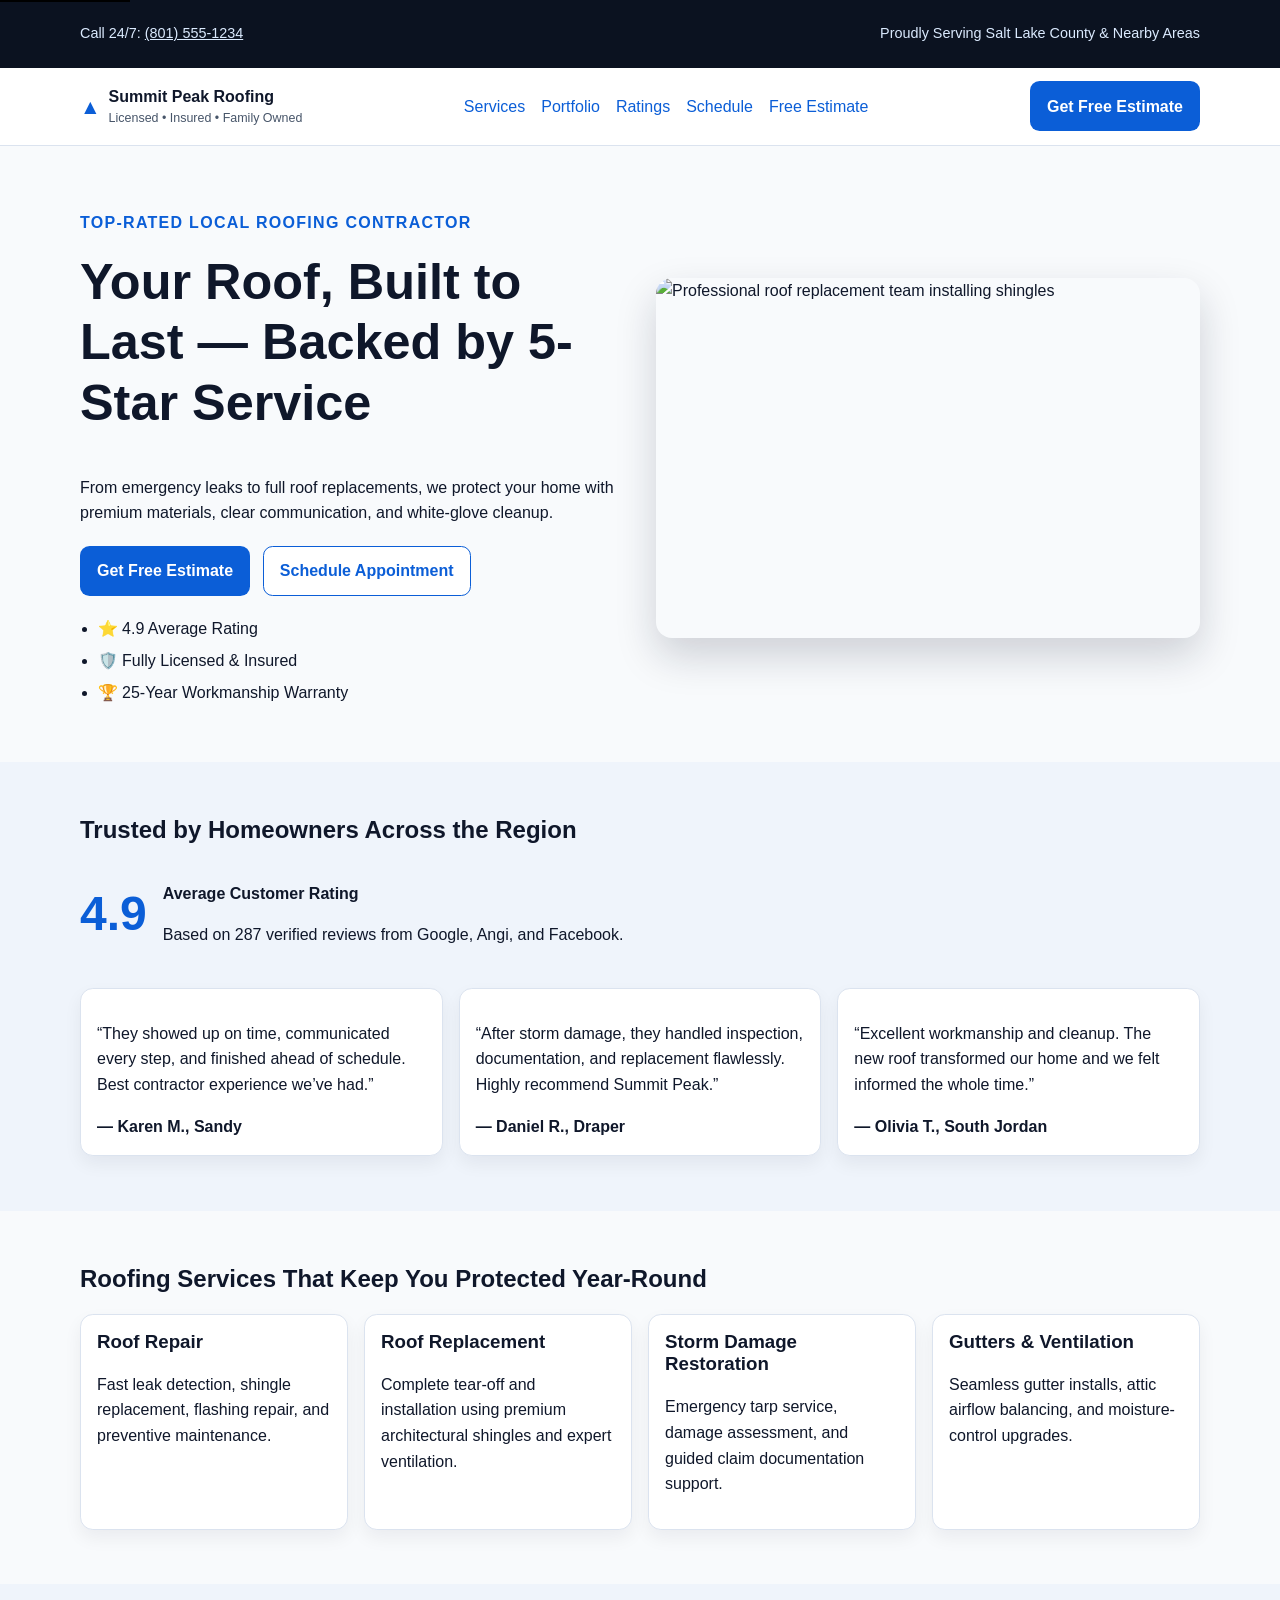
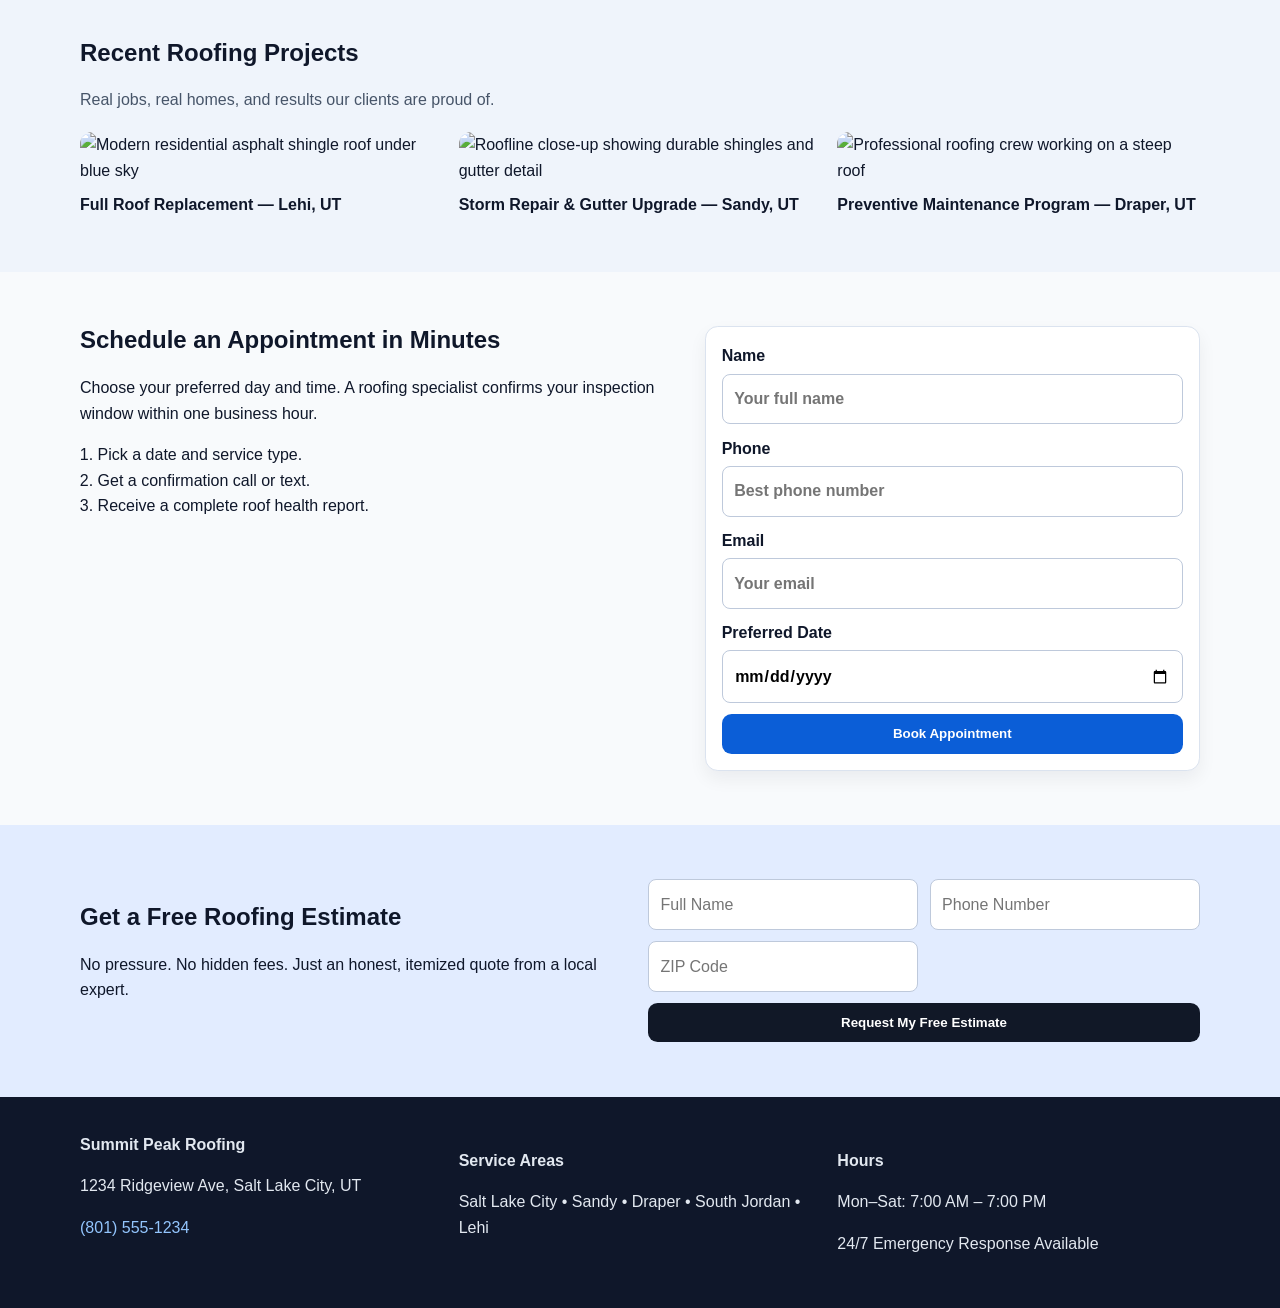
==== index.html @ 6dfc5fb4 "Create premium roofing demo homepage with sitemap and wireframe" ====
<!doctype html>
<html lang="en">
<head>
  <meta charset="UTF-8" />
  <meta name="viewport" content="width=device-width, initial-scale=1.0" />
  <title>Summit Peak Roofing | Premium Roofing & Fast Local Service</title>
  <meta name="description" content="Summit Peak Roofing delivers roof repair, replacement, and storm restoration with 5-star service. Get a free estimate or schedule an appointment today." />
  <link rel="preconnect" href="https://images.unsplash.com" />
  <link rel="stylesheet" href="styles.css" />
</head>
<body>
  <a class="skip-link" href="#main">Skip to content</a>

  <div class="topbar">
    <div class="container topbar-content">
      <p>Call 24/7: <a href="tel:+18015551234">(801) 555-1234</a></p>
      <p>Proudly Serving Salt Lake County & Nearby Areas</p>
    </div>
  </div>

  <header class="site-header">
    <div class="container header-content">
      <div class="brand">
        <span class="brand-mark">▲</span>
        <div>
          <p class="brand-title">Summit Peak Roofing</p>
          <p class="brand-subtitle">Licensed • Insured • Family Owned</p>
        </div>
      </div>

      <nav aria-label="Main Navigation">
        <ul class="nav-list">
          <li><a href="#services">Services</a></li>
          <li><a href="#portfolio">Portfolio</a></li>
          <li><a href="#reviews">Ratings</a></li>
          <li><a href="#schedule">Schedule</a></li>
          <li><a href="#estimate">Free Estimate</a></li>
        </ul>
      </nav>

      <a class="btn btn-primary" href="#estimate">Get Free Estimate</a>
    </div>
  </header>

  <main id="main">
    <section class="hero">
      <div class="container hero-grid">
        <div class="hero-copy">
          <p class="eyebrow">Top-Rated Local Roofing Contractor</p>
          <h1>Your Roof, Built to Last — Backed by 5-Star Service</h1>
          <p>
            From emergency leaks to full roof replacements, we protect your home with premium materials,
            clear communication, and white-glove cleanup.
          </p>
          <div class="hero-actions">
            <a class="btn btn-primary" href="#estimate">Get Free Estimate</a>
            <a class="btn btn-outline" href="#schedule">Schedule Appointment</a>
          </div>
          <ul class="trust-list" aria-label="Trust badges">
            <li>⭐ 4.9 Average Rating</li>
            <li>🛡️ Fully Licensed & Insured</li>
            <li>🏆 25-Year Workmanship Warranty</li>
          </ul>
        </div>
        <img
          src="https://images.unsplash.com/photo-1632759145351-1d59209f58f7?auto=format&fit=crop&w=1200&q=80"
          alt="Professional roof replacement team installing shingles"
          loading="eager"
          class="hero-image"
        />
      </div>
    </section>

    <section id="reviews" class="section section-muted">
      <div class="container">
        <h2>Trusted by Homeowners Across the Region</h2>
        <div class="rating-summary">
          <p class="rating-score">4.9</p>
          <div>
            <p class="rating-label">Average Customer Rating</p>
            <p>Based on 287 verified reviews from Google, Angi, and Facebook.</p>
          </div>
        </div>

        <div class="testimonial-grid">
          <article class="card">
            <p>“They showed up on time, communicated every step, and finished ahead of schedule. Best contractor experience we’ve had.”</p>
            <p class="author">— Karen M., Sandy</p>
          </article>
          <article class="card">
            <p>“After storm damage, they handled inspection, documentation, and replacement flawlessly. Highly recommend Summit Peak.”</p>
            <p class="author">— Daniel R., Draper</p>
          </article>
          <article class="card">
            <p>“Excellent workmanship and cleanup. The new roof transformed our home and we felt informed the whole time.”</p>
            <p class="author">— Olivia T., South Jordan</p>
          </article>
        </div>
      </div>
    </section>

    <section id="services" class="section">
      <div class="container">
        <h2>Roofing Services That Keep You Protected Year-Round</h2>
        <div class="service-grid">
          <article class="card">
            <h3>Roof Repair</h3>
            <p>Fast leak detection, shingle replacement, flashing repair, and preventive maintenance.</p>
          </article>
          <article class="card">
            <h3>Roof Replacement</h3>
            <p>Complete tear-off and installation using premium architectural shingles and expert ventilation.</p>
          </article>
          <article class="card">
            <h3>Storm Damage Restoration</h3>
            <p>Emergency tarp service, damage assessment, and guided claim documentation support.</p>
          </article>
          <article class="card">
            <h3>Gutters & Ventilation</h3>
            <p>Seamless gutter installs, attic airflow balancing, and moisture-control upgrades.</p>
          </article>
        </div>
      </div>
    </section>

    <section id="portfolio" class="section section-muted">
      <div class="container">
        <h2>Recent Roofing Projects</h2>
        <p class="section-intro">Real jobs, real homes, and results our clients are proud of.</p>
        <div class="portfolio-grid">
          <figure class="portfolio-item">
            <img src="https://images.unsplash.com/photo-1621905252507-b35492cc74b4?auto=format&fit=crop&w=900&q=80" alt="Modern residential asphalt shingle roof under blue sky" loading="lazy" />
            <figcaption>Full Roof Replacement — Lehi, UT</figcaption>
          </figure>
          <figure class="portfolio-item">
            <img src="https://images.unsplash.com/photo-1523413651479-597eb2da0ad6?auto=format&fit=crop&w=900&q=80" alt="Roofline close-up showing durable shingles and gutter detail" loading="lazy" />
            <figcaption>Storm Repair & Gutter Upgrade — Sandy, UT</figcaption>
          </figure>
          <figure class="portfolio-item">
            <img src="https://images.unsplash.com/photo-1504307651254-35680f356dfd?auto=format&fit=crop&w=900&q=80" alt="Professional roofing crew working on a steep roof" loading="lazy" />
            <figcaption>Preventive Maintenance Program — Draper, UT</figcaption>
          </figure>
        </div>
      </div>
    </section>

    <section id="schedule" class="section">
      <div class="container two-col">
        <div>
          <h2>Schedule an Appointment in Minutes</h2>
          <p>Choose your preferred day and time. A roofing specialist confirms your inspection window within one business hour.</p>
          <ol class="steps">
            <li>Pick a date and service type.</li>
            <li>Get a confirmation call or text.</li>
            <li>Receive a complete roof health report.</li>
          </ol>
        </div>
        <form class="card form" aria-label="Schedule appointment form">
          <label>Name<input type="text" name="name" placeholder="Your full name" required /></label>
          <label>Phone<input type="tel" name="phone" placeholder="Best phone number" required /></label>
          <label>Email<input type="email" name="email" placeholder="Your email" required /></label>
          <label>Preferred Date<input type="date" name="date" required /></label>
          <button class="btn btn-primary" type="submit">Book Appointment</button>
        </form>
      </div>
    </section>

    <section id="estimate" class="section section-accent">
      <div class="container estimate-content">
        <div>
          <h2>Get a Free Roofing Estimate</h2>
          <p>No pressure. No hidden fees. Just an honest, itemized quote from a local expert.</p>
        </div>
        <form class="estimate-form" aria-label="Get free estimate form">
          <input type="text" name="fullName" placeholder="Full Name" required />
          <input type="tel" name="phone" placeholder="Phone Number" required />
          <input type="text" name="zip" placeholder="ZIP Code" required />
          <button class="btn btn-dark" type="submit">Request My Free Estimate</button>
        </form>
      </div>
    </section>
  </main>

  <footer class="site-footer">
    <div class="container footer-grid">
      <div>
        <p class="brand-title">Summit Peak Roofing</p>
        <p>1234 Ridgeview Ave, Salt Lake City, UT</p>
        <p><a href="tel:+18015551234">(801) 555-1234</a></p>
      </div>
      <div>
        <p><strong>Service Areas</strong></p>
        <p>Salt Lake City • Sandy • Draper • South Jordan • Lehi</p>
      </div>
      <div>
        <p><strong>Hours</strong></p>
        <p>Mon–Sat: 7:00 AM – 7:00 PM</p>
        <p>24/7 Emergency Response Available</p>
      </div>
    </div>
  </footer>
</body>
</html>
---- styles.css ----
:root {
  --bg: #f8fafc;
  --text: #0f172a;
  --muted: #475569;
  --brand: #0b5ed7;
  --brand-dark: #0a4cb0;
  --accent: #e2ecff;
  --card: #ffffff;
  --line: #dbe3ef;
  --dark: #111827;
}

* {
  box-sizing: border-box;
}

body {
  margin: 0;
  font-family: Inter, "Segoe UI", Roboto, Helvetica, Arial, sans-serif;
  background: var(--bg);
  color: var(--text);
  line-height: 1.6;
}

a {
  color: var(--brand);
  text-decoration: none;
}

.container {
  width: min(1120px, 92%);
  margin: 0 auto;
}

.skip-link {
  position: absolute;
  top: -40px;
  left: 0;
  background: #000;
  color: #fff;
  padding: 0.5rem 0.75rem;
}

.skip-link:focus {
  top: 0;
}

.topbar {
  background: #0b1220;
  color: #dbeafe;
  font-size: 0.9rem;
}

.topbar-content {
  display: flex;
  justify-content: space-between;
  gap: 1rem;
  padding: 0.5rem 0;
}

.topbar a {
  color: #dbeafe;
  text-decoration: underline;
}

.site-header {
  position: sticky;
  top: 0;
  z-index: 10;
  background: rgba(255, 255, 255, 0.95);
  border-bottom: 1px solid var(--line);
  backdrop-filter: blur(7px);
}

.header-content {
  display: flex;
  align-items: center;
  justify-content: space-between;
  gap: 1rem;
  padding: 0.85rem 0;
}

.brand {
  display: flex;
  align-items: center;
  gap: 0.5rem;
}

.brand-mark {
  color: var(--brand);
  font-size: 1.3rem;
}

.brand-title {
  margin: 0;
  font-weight: 700;
}

.brand-subtitle {
  margin: 0;
  font-size: 0.78rem;
  color: var(--muted);
}

.nav-list {
  margin: 0;
  padding: 0;
  list-style: none;
  display: flex;
  gap: 1rem;
}

.btn {
  display: inline-block;
  border-radius: 0.6rem;
  padding: 0.7rem 1rem;
  font-weight: 700;
  border: 1px solid transparent;
}

.btn-primary {
  background: var(--brand);
  color: #fff;
}

.btn-primary:hover {
  background: var(--brand-dark);
}

.btn-outline {
  border-color: var(--brand);
  color: var(--brand);
  background: #fff;
}

.btn-dark {
  background: var(--dark);
  color: #fff;
}

.hero {
  padding: 3rem 0 2.5rem;
}

.hero-grid {
  display: grid;
  grid-template-columns: 1fr 1fr;
  gap: 2rem;
  align-items: center;
}

.eyebrow {
  text-transform: uppercase;
  font-weight: 700;
  letter-spacing: 0.08em;
  color: var(--brand);
}

h1,
h2,
h3 {
  line-height: 1.2;
  margin-top: 0;
}

h1 {
  font-size: clamp(2rem, 4.2vw, 3.15rem);
}

.hero-image {
  width: 100%;
  border-radius: 1rem;
  min-height: 360px;
  object-fit: cover;
  box-shadow: 0 18px 40px rgba(15, 23, 42, 0.18);
}

.hero-actions {
  display: flex;
  flex-wrap: wrap;
  gap: 0.8rem;
  margin: 1.25rem 0;
}

.trust-list {
  display: grid;
  gap: 0.4rem;
  padding-left: 1.1rem;
}

.section {
  padding: 3.4rem 0;
}

.section-muted {
  background: #eff4fb;
}

.section-accent {
  background: var(--accent);
}

.rating-summary {
  display: flex;
  align-items: center;
  gap: 1rem;
  margin: 1rem 0 1.5rem;
}

.rating-score {
  margin: 0;
  font-size: 3rem;
  font-weight: 800;
  color: var(--brand);
}

.rating-label {
  font-weight: 700;
  margin-bottom: 0.2rem;
}

.testimonial-grid,
.service-grid,
.portfolio-grid,
.footer-grid {
  display: grid;
  gap: 1rem;
}

.testimonial-grid,
.service-grid,
.portfolio-grid {
  grid-template-columns: repeat(auto-fit, minmax(220px, 1fr));
}

.card {
  background: var(--card);
  border: 1px solid var(--line);
  border-radius: 0.8rem;
  padding: 1rem;
  box-shadow: 0 8px 18px rgba(15, 23, 42, 0.06);
}

.author {
  font-weight: 700;
  margin-bottom: 0;
}

.section-intro {
  color: var(--muted);
  margin-bottom: 1.2rem;
}

.portfolio-item {
  margin: 0;
}

.portfolio-item img {
  width: 100%;
  border-radius: 0.75rem;
  aspect-ratio: 16/10;
  object-fit: cover;
}

.portfolio-item figcaption {
  margin-top: 0.55rem;
  font-weight: 600;
}

.two-col {
  display: grid;
  grid-template-columns: 1.1fr 0.9fr;
  gap: 1.2rem;
}

.steps {
  padding-left: 1.1rem;
}

.form {
  display: grid;
  gap: 0.7rem;
}

label {
  display: grid;
  gap: 0.3rem;
  font-weight: 600;
}

input {
  width: 100%;
  border: 1px solid #bec9db;
  border-radius: 0.5rem;
  padding: 0.72rem;
  font: inherit;
}

.estimate-content {
  display: grid;
  grid-template-columns: 1fr 1fr;
  gap: 1rem;
  align-items: center;
}

.estimate-form {
  display: grid;
  grid-template-columns: 1fr 1fr;
  gap: 0.7rem;
}

.estimate-form .btn {
  grid-column: span 2;
}

.site-footer {
  background: #0f172a;
  color: #e2e8f0;
  padding: 2.2rem 0;
}

.site-footer a {
  color: #93c5fd;
}

.footer-grid {
  grid-template-columns: repeat(auto-fit, minmax(220px, 1fr));
}

@media (max-width: 900px) {
  .nav-list {
    display: none;
  }

  .hero-grid,
  .two-col,
  .estimate-content,
  .estimate-form {
    grid-template-columns: 1fr;
  }

  .estimate-form .btn {
    grid-column: auto;
  }

  .topbar-content {
    flex-direction: column;
    gap: 0.2rem;
  }
}
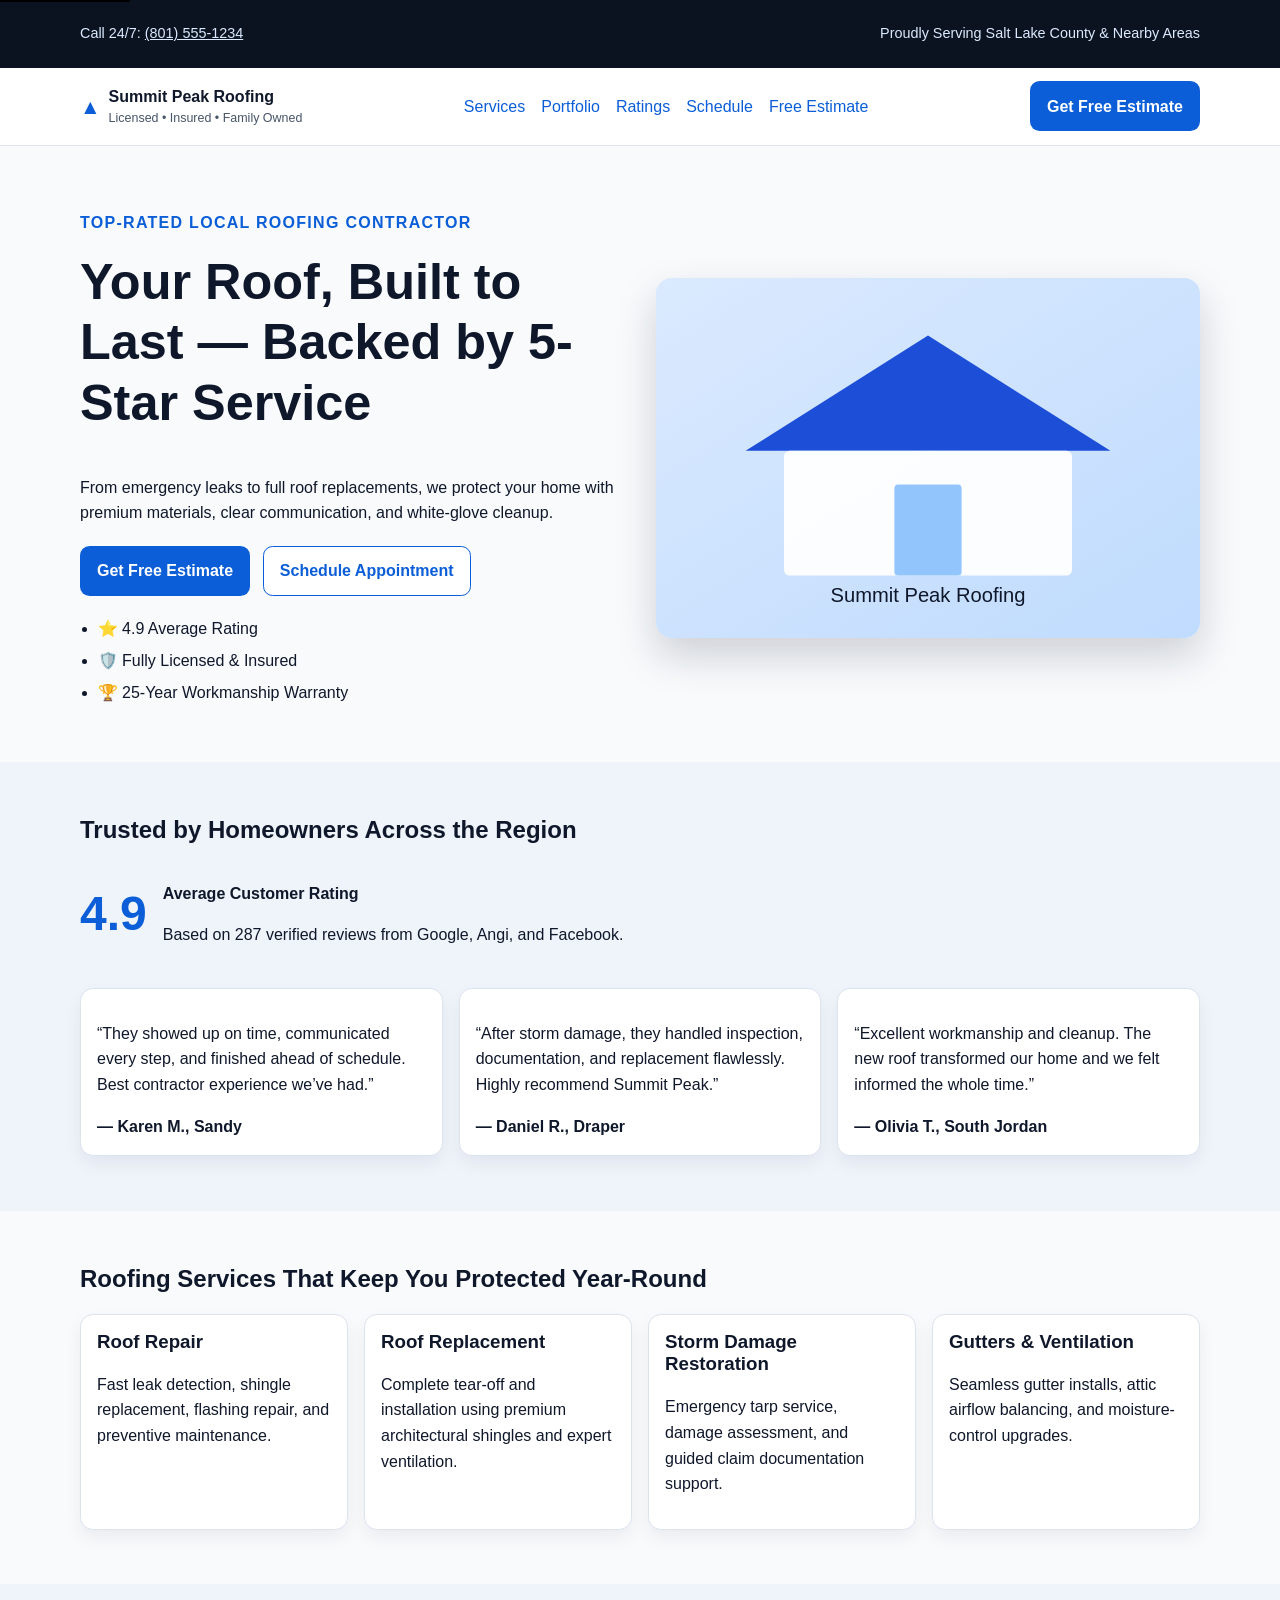
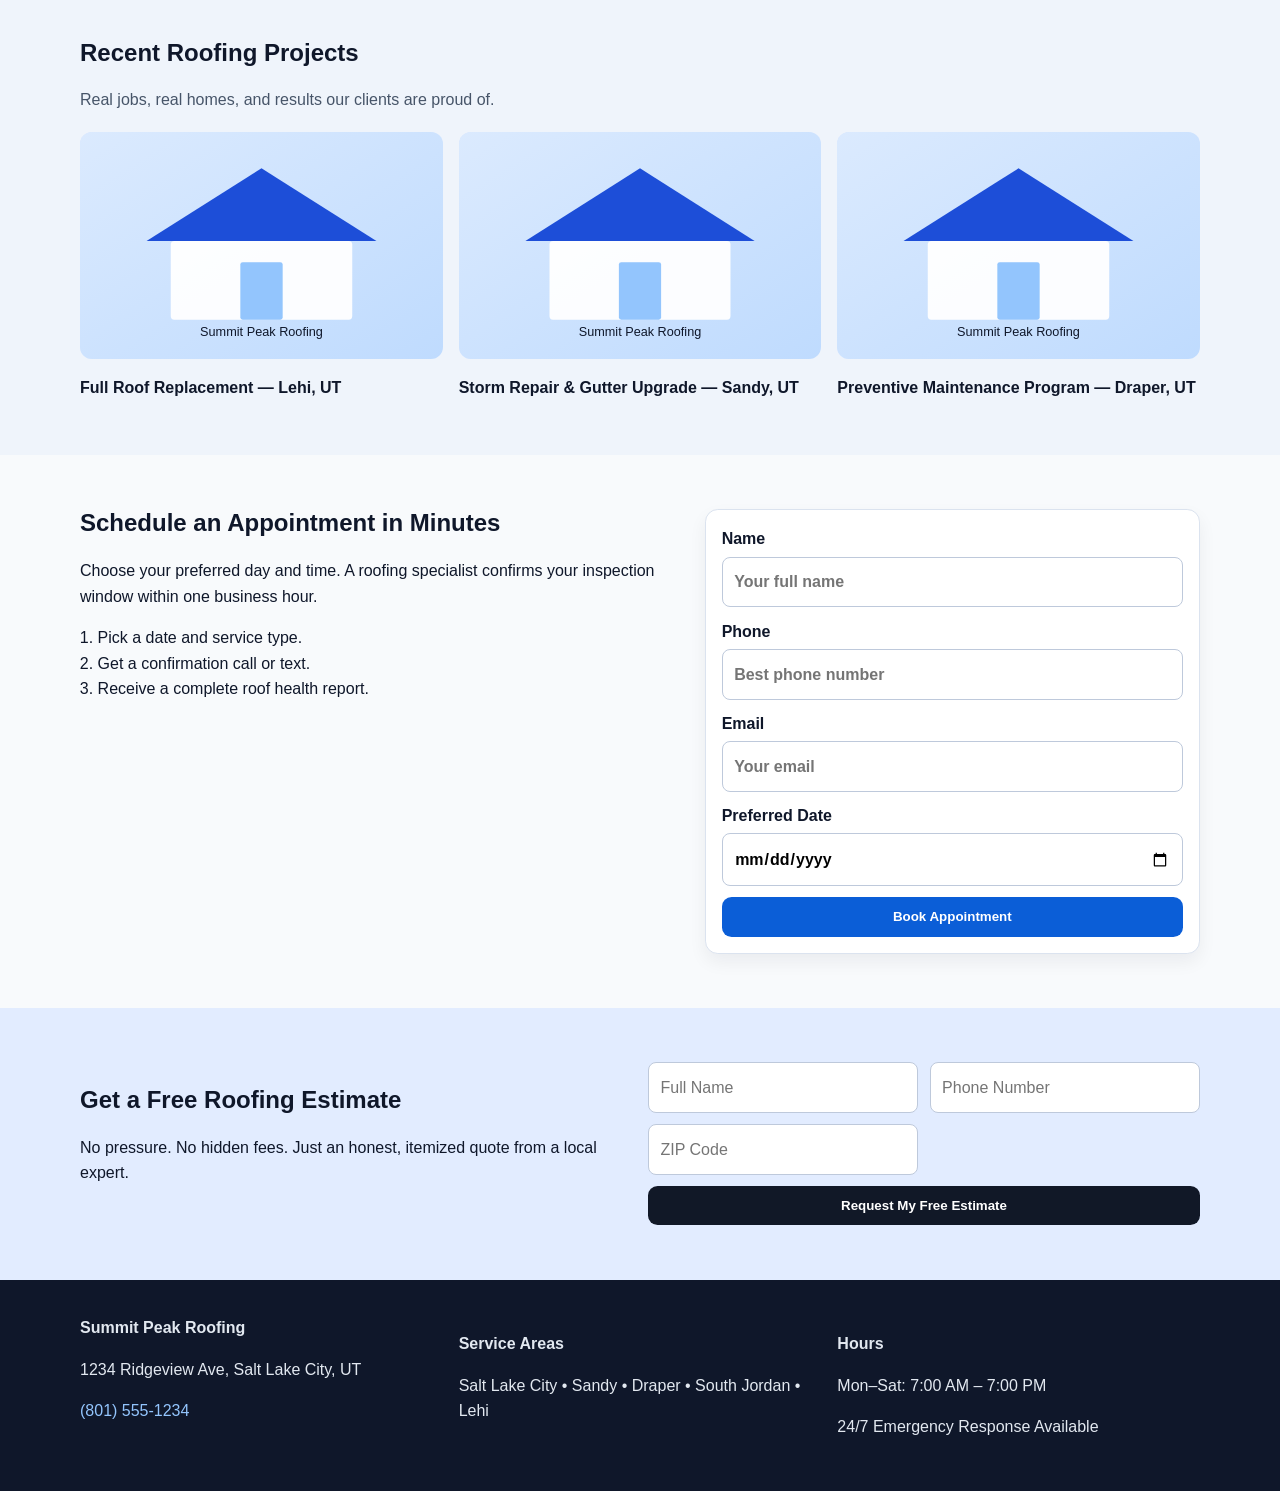
==== commit d756ff25: "Improve anchor scrolling and add robust image fallbacks" ====
--- a/index.html
+++ b/index.html
@@ -64,6 +64,7 @@
         </div>
         <img
           src="https://images.unsplash.com/photo-1632759145351-1d59209f58f7?auto=format&fit=crop&w=1200&q=80"
+          onerror="this.onerror=null;this.src='assets/images/roof-placeholder.svg'"
           alt="Professional roof replacement team installing shingles"
           loading="eager"
           class="hero-image"
@@ -129,15 +130,15 @@
         <p class="section-intro">Real jobs, real homes, and results our clients are proud of.</p>
         <div class="portfolio-grid">
           <figure class="portfolio-item">
-            <img src="https://images.unsplash.com/photo-1621905252507-b35492cc74b4?auto=format&fit=crop&w=900&q=80" alt="Modern residential asphalt shingle roof under blue sky" loading="lazy" />
+            <img src="https://images.unsplash.com/photo-1621905252507-b35492cc74b4?auto=format&fit=crop&w=900&q=80" onerror="this.onerror=null;this.src='assets/images/roof-placeholder.svg'" alt="Modern residential asphalt shingle roof under blue sky" loading="lazy" />
             <figcaption>Full Roof Replacement — Lehi, UT</figcaption>
           </figure>
           <figure class="portfolio-item">
-            <img src="https://images.unsplash.com/photo-1523413651479-597eb2da0ad6?auto=format&fit=crop&w=900&q=80" alt="Roofline close-up showing durable shingles and gutter detail" loading="lazy" />
+            <img src="https://images.unsplash.com/photo-1523413651479-597eb2da0ad6?auto=format&fit=crop&w=900&q=80" onerror="this.onerror=null;this.src='assets/images/roof-placeholder.svg'" alt="Roofline close-up showing durable shingles and gutter detail" loading="lazy" />
             <figcaption>Storm Repair & Gutter Upgrade — Sandy, UT</figcaption>
           </figure>
           <figure class="portfolio-item">
-            <img src="https://images.unsplash.com/photo-1504307651254-35680f356dfd?auto=format&fit=crop&w=900&q=80" alt="Professional roofing crew working on a steep roof" loading="lazy" />
+            <img src="https://images.unsplash.com/photo-1504307651254-35680f356dfd?auto=format&fit=crop&w=900&q=80" onerror="this.onerror=null;this.src='assets/images/roof-placeholder.svg'" alt="Professional roofing crew working on a steep roof" loading="lazy" />
             <figcaption>Preventive Maintenance Program — Draper, UT</figcaption>
           </figure>
         </div>
--- a/styles.css
+++ b/styles.css
@@ -10,6 +10,16 @@
   --dark: #111827;
 }
 
+html {
+  scroll-behavior: smooth;
+}
+
+@media (prefers-reduced-motion: reduce) {
+  html {
+    scroll-behavior: auto;
+  }
+}
+
 * {
   box-sizing: border-box;
 }
@@ -172,6 +182,7 @@
   border-radius: 1rem;
   min-height: 360px;
   object-fit: cover;
+  background: linear-gradient(135deg, #d7e4ff, #eef4ff);
   box-shadow: 0 18px 40px rgba(15, 23, 42, 0.18);
 }
 
@@ -190,6 +201,7 @@
 
 .section {
   padding: 3.4rem 0;
+  scroll-margin-top: 6.25rem;
 }
 
 .section-muted {
@@ -260,6 +272,7 @@
   border-radius: 0.75rem;
   aspect-ratio: 16/10;
   object-fit: cover;
+  background: linear-gradient(135deg, #d7e4ff, #eef4ff);
 }
 
 .portfolio-item figcaption {
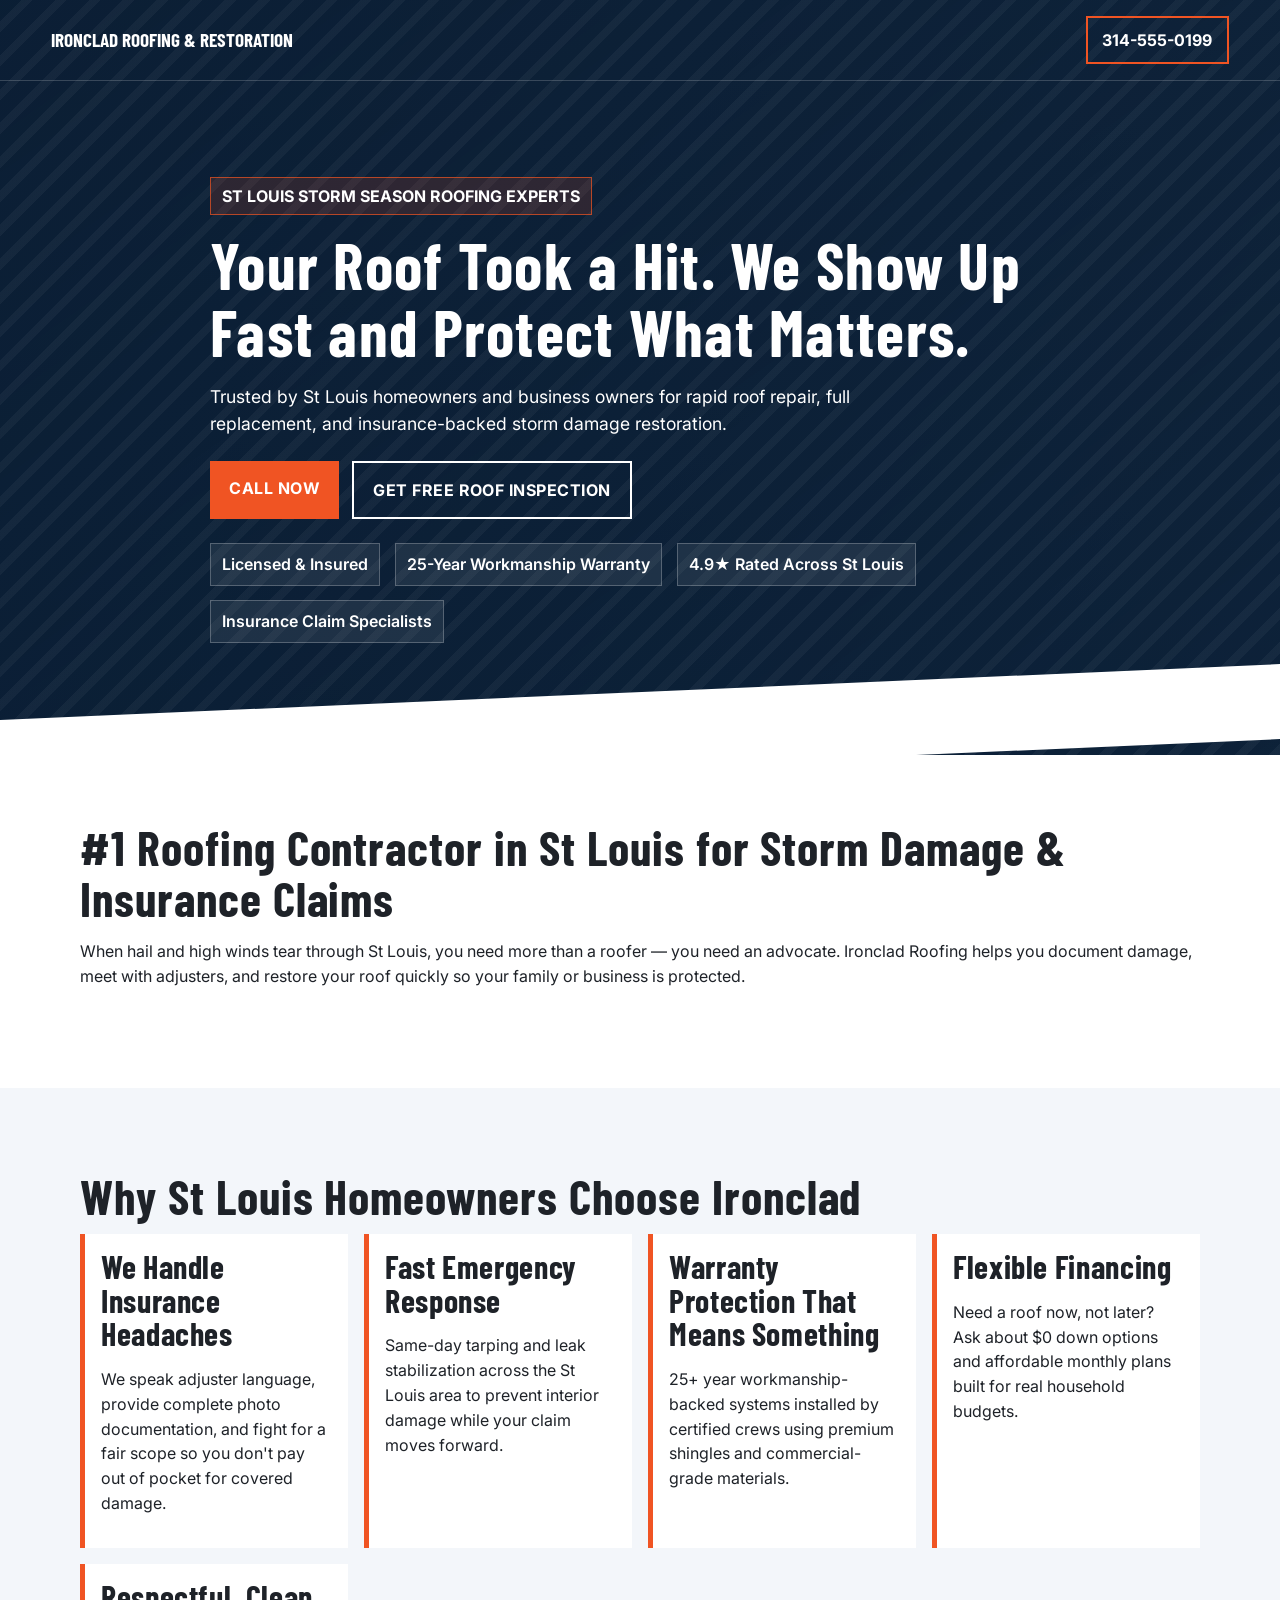
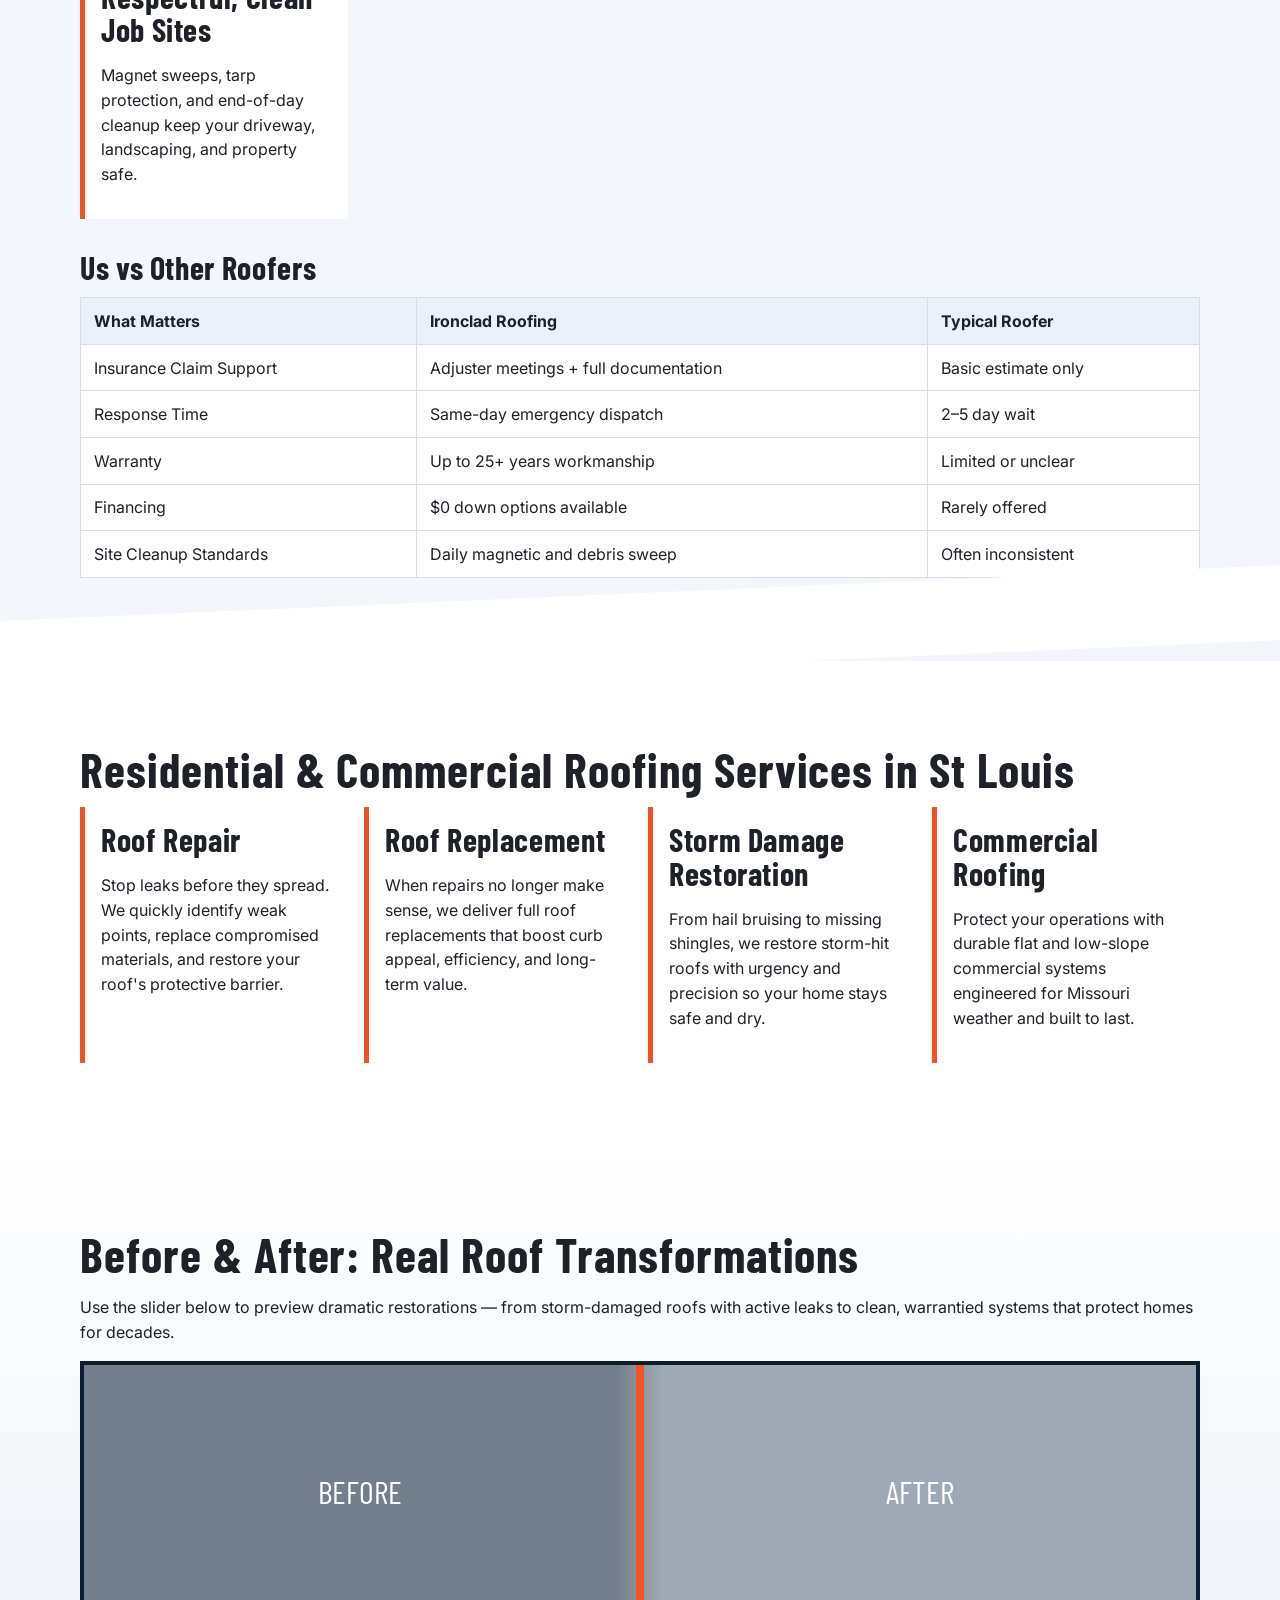
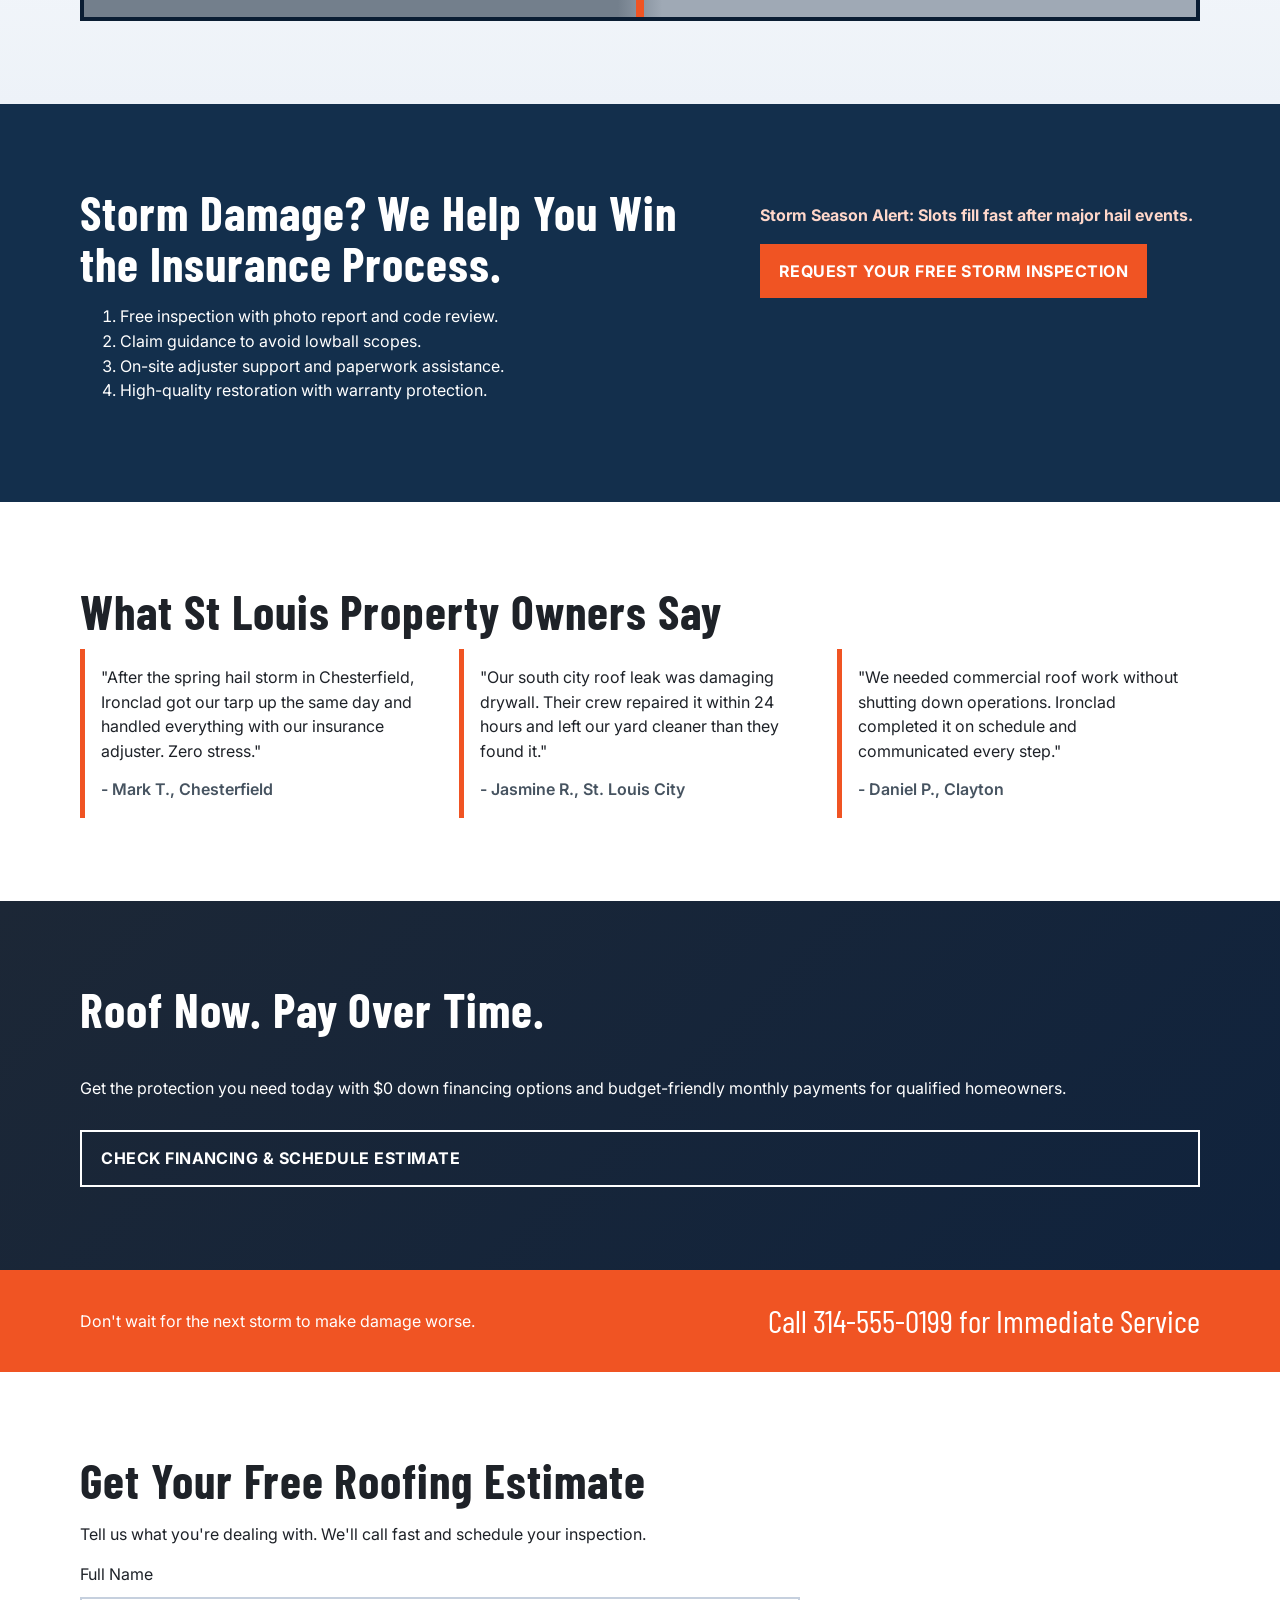
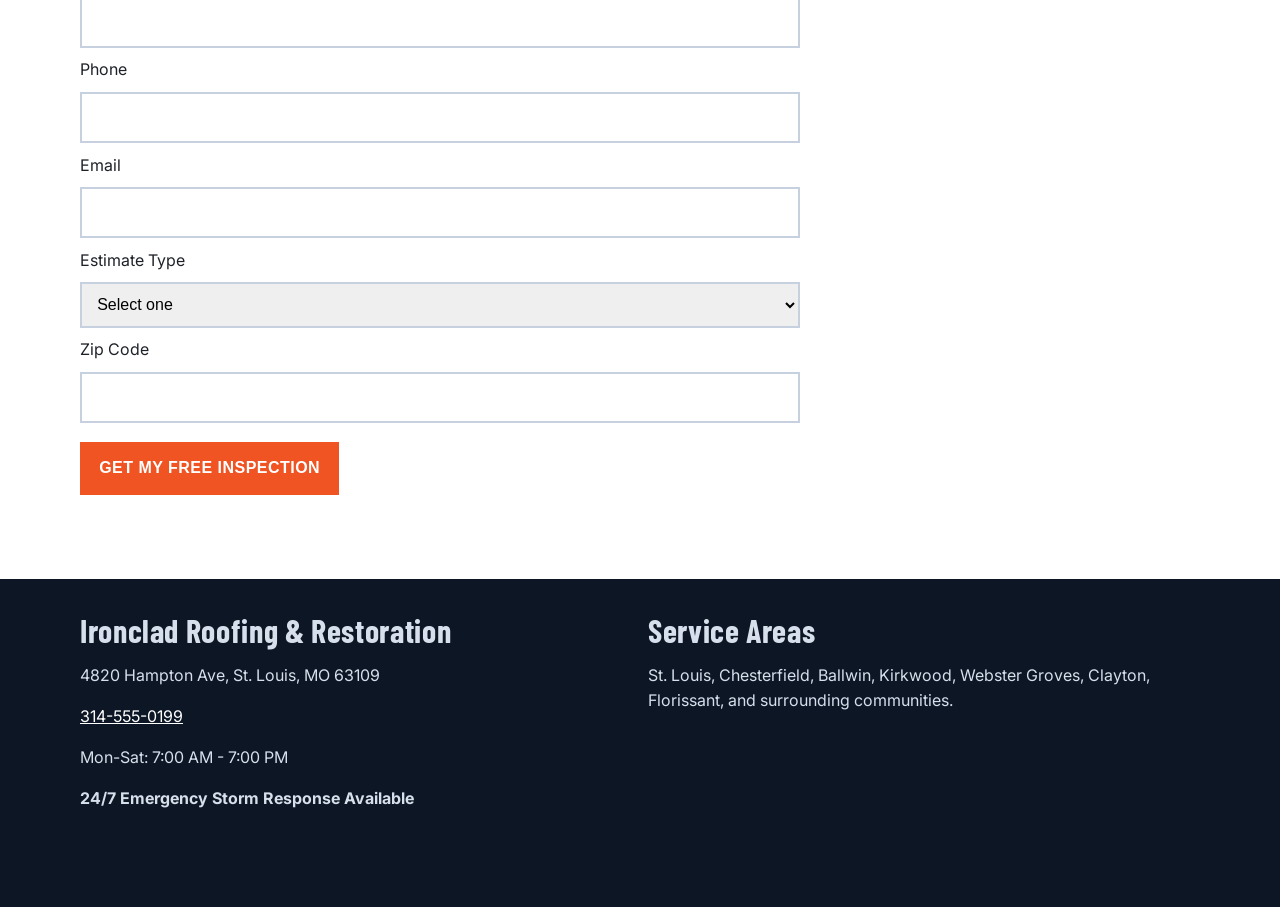
==== commit 9192cadd: "Build bold lead-generation St Louis roofing homepage" ====
--- a/index.html
+++ b/index.html
@@ -1,204 +1,300 @@
-<!doctype html>
+<!DOCTYPE html>
 <html lang="en">
-<head>
-  <meta charset="UTF-8" />
-  <meta name="viewport" content="width=device-width, initial-scale=1.0" />
-  <title>Summit Peak Roofing | Premium Roofing & Fast Local Service</title>
-  <meta name="description" content="Summit Peak Roofing delivers roof repair, replacement, and storm restoration with 5-star service. Get a free estimate or schedule an appointment today." />
-  <link rel="preconnect" href="https://images.unsplash.com" />
-  <link rel="stylesheet" href="styles.css" />
-</head>
-<body>
-  <a class="skip-link" href="#main">Skip to content</a>
-
-  <div class="topbar">
-    <div class="container topbar-content">
-      <p>Call 24/7: <a href="tel:+18015551234">(801) 555-1234</a></p>
-      <p>Proudly Serving Salt Lake County & Nearby Areas</p>
-    </div>
-  </div>
-
-  <header class="site-header">
-    <div class="container header-content">
-      <div class="brand">
-        <span class="brand-mark">▲</span>
+  <head>
+    <meta charset="UTF-8" />
+    <meta name="viewport" content="width=device-width, initial-scale=1.0" />
+    <title>St Louis Roofing Contractor | Ironclad Roofing & Restoration</title>
+    <meta
+      name="description"
+      content="Ironclad Roofing & Restoration is the trusted St Louis roofing contractor for roof repair, roof replacement, storm damage restoration, and insurance claim support. Call now for a free roof inspection."
+    />
+    <link rel="preconnect" href="https://fonts.googleapis.com" />
+    <link rel="preconnect" href="https://fonts.gstatic.com" crossorigin />
+    <link
+      href="https://fonts.googleapis.com/css2?family=Barlow+Condensed:wght@600;700;800&family=Inter:wght@400;500;600;700&display=swap"
+      rel="stylesheet"
+    />
+    <link rel="stylesheet" href="styles.css" />
+    <script type="application/ld+json">
+      {
+        "@context": "https://schema.org",
+        "@type": "RoofingContractor",
+        "name": "Ironclad Roofing & Restoration",
+        "image": "https://example.com/logo.png",
+        "telephone": "+1-314-555-0199",
+        "priceRange": "$$",
+        "address": {
+          "@type": "PostalAddress",
+          "streetAddress": "4820 Hampton Ave",
+          "addressLocality": "St. Louis",
+          "addressRegion": "MO",
+          "postalCode": "63109",
+          "addressCountry": "US"
+        },
+        "areaServed": [
+          "St. Louis",
+          "Chesterfield",
+          "Ballwin",
+          "Kirkwood",
+          "Webster Groves",
+          "Clayton",
+          "Florissant"
+        ],
+        "openingHoursSpecification": [
+          {
+            "@type": "OpeningHoursSpecification",
+            "dayOfWeek": ["Monday", "Tuesday", "Wednesday", "Thursday", "Friday", "Saturday"],
+            "opens": "07:00",
+            "closes": "19:00"
+          }
+        ],
+        "url": "https://example.com",
+        "description": "Residential and commercial roofing contractor in St. Louis specializing in roof repair, replacement, and storm damage restoration with insurance claim support.",
+        "sameAs": [
+          "https://www.facebook.com/",
+          "https://www.google.com/maps"
+        ]
+      }
+    </script>
+  </head>
+  <body>
+    <a class="mobile-call" href="tel:+13145550199">Call 314-555-0199 Now</a>
+
+    <header class="hero" id="top">
+      <div class="hero-overlay"></div>
+      <nav class="top-nav">
+        <div class="brand">IRONCLAD ROOFING &amp; RESTORATION</div>
+        <a class="nav-phone" href="tel:+13145550199">314-555-0199</a>
+      </nav>
+      <div class="hero-content container">
+        <p class="eyebrow">St Louis Storm Season Roofing Experts</p>
+        <h1>Your Roof Took a Hit. We Show Up Fast and Protect What Matters.</h1>
+        <p class="hero-subheadline">
+          Trusted by St Louis homeowners and business owners for rapid roof repair, full replacement, and insurance-backed storm damage restoration.
+        </p>
+        <div class="hero-ctas">
+          <a href="tel:+13145550199" class="btn btn-primary">Call Now</a>
+          <a href="#estimate" class="btn btn-secondary">Get Free Roof Inspection</a>
+        </div>
+        <ul class="trust-signals" aria-label="Trust signals">
+          <li>Licensed &amp; Insured</li>
+          <li>25-Year Workmanship Warranty</li>
+          <li>4.9★ Rated Across St Louis</li>
+          <li>Insurance Claim Specialists</li>
+        </ul>
+      </div>
+      <div class="angle-divider"></div>
+    </header>
+
+    <main>
+      <section class="section authority container">
+        <h2>#1 Roofing Contractor in St Louis for Storm Damage &amp; Insurance Claims</h2>
+        <p>
+          When hail and high winds tear through St Louis, you need more than a roofer — you need an advocate. Ironclad Roofing helps you document damage,
+          meet with adjusters, and restore your roof quickly so your family or business is protected.
+        </p>
+      </section>
+
+      <section class="section why-us">
+        <div class="container">
+          <h2>Why St Louis Homeowners Choose Ironclad</h2>
+          <div class="reasons-grid">
+            <article>
+              <h3>We Handle Insurance Headaches</h3>
+              <p>We speak adjuster language, provide complete photo documentation, and fight for a fair scope so you don't pay out of pocket for covered damage.</p>
+            </article>
+            <article>
+              <h3>Fast Emergency Response</h3>
+              <p>Same-day tarping and leak stabilization across the St Louis area to prevent interior damage while your claim moves forward.</p>
+            </article>
+            <article>
+              <h3>Warranty Protection That Means Something</h3>
+              <p>25+ year workmanship-backed systems installed by certified crews using premium shingles and commercial-grade materials.</p>
+            </article>
+            <article>
+              <h3>Flexible Financing</h3>
+              <p>Need a roof now, not later? Ask about $0 down options and affordable monthly plans built for real household budgets.</p>
+            </article>
+            <article>
+              <h3>Respectful, Clean Job Sites</h3>
+              <p>Magnet sweeps, tarp protection, and end-of-day cleanup keep your driveway, landscaping, and property safe.</p>
+            </article>
+          </div>
+
+          <div class="comparison-wrap">
+            <h3>Us vs Other Roofers</h3>
+            <table>
+              <thead>
+                <tr>
+                  <th>What Matters</th>
+                  <th>Ironclad Roofing</th>
+                  <th>Typical Roofer</th>
+                </tr>
+              </thead>
+              <tbody>
+                <tr>
+                  <td>Insurance Claim Support</td>
+                  <td>Adjuster meetings + full documentation</td>
+                  <td>Basic estimate only</td>
+                </tr>
+                <tr>
+                  <td>Response Time</td>
+                  <td>Same-day emergency dispatch</td>
+                  <td>2–5 day wait</td>
+                </tr>
+                <tr>
+                  <td>Warranty</td>
+                  <td>Up to 25+ years workmanship</td>
+                  <td>Limited or unclear</td>
+                </tr>
+                <tr>
+                  <td>Financing</td>
+                  <td>$0 down options available</td>
+                  <td>Rarely offered</td>
+                </tr>
+                <tr>
+                  <td>Site Cleanup Standards</td>
+                  <td>Daily magnetic and debris sweep</td>
+                  <td>Often inconsistent</td>
+                </tr>
+              </tbody>
+            </table>
+          </div>
+        </div>
+        <div class="angle-divider-dark"></div>
+      </section>
+
+      <section class="section services container">
+        <h2>Residential &amp; Commercial Roofing Services in St Louis</h2>
+        <div class="services-grid">
+          <article>
+            <h3>Roof Repair</h3>
+            <p>Stop leaks before they spread. We quickly identify weak points, replace compromised materials, and restore your roof's protective barrier.</p>
+          </article>
+          <article>
+            <h3>Roof Replacement</h3>
+            <p>When repairs no longer make sense, we deliver full roof replacements that boost curb appeal, efficiency, and long-term value.</p>
+          </article>
+          <article>
+            <h3>Storm Damage Restoration</h3>
+            <p>From hail bruising to missing shingles, we restore storm-hit roofs with urgency and precision so your home stays safe and dry.</p>
+          </article>
+          <article>
+            <h3>Commercial Roofing</h3>
+            <p>Protect your operations with durable flat and low-slope commercial systems engineered for Missouri weather and built to last.</p>
+          </article>
+        </div>
+      </section>
+
+      <section class="section before-after">
+        <div class="container">
+          <h2>Before &amp; After: Real Roof Transformations</h2>
+          <p>
+            Use the slider below to preview dramatic restorations — from storm-damaged roofs with active leaks to clean, warrantied systems that protect homes for decades.
+          </p>
+          <div class="slider-placeholder" role="img" aria-label="Before and after roofing transformation slider placeholder">
+            <span>Before</span>
+            <span class="divider"></span>
+            <span>After</span>
+          </div>
+        </div>
+      </section>
+
+      <section class="section insurance">
+        <div class="container insurance-wrap">
+          <div>
+            <h2>Storm Damage? We Help You Win the Insurance Process.</h2>
+            <ol>
+              <li>Free inspection with photo report and code review.</li>
+              <li>Claim guidance to avoid lowball scopes.</li>
+              <li>On-site adjuster support and paperwork assistance.</li>
+              <li>High-quality restoration with warranty protection.</li>
+            </ol>
+          </div>
+          <aside>
+            <p class="storm-alert">Storm Season Alert: Slots fill fast after major hail events.</p>
+            <a href="#estimate" class="btn btn-primary">Request Your Free Storm Inspection</a>
+          </aside>
+        </div>
+      </section>
+
+      <section class="section testimonials container">
+        <h2>What St Louis Property Owners Say</h2>
+        <div class="testimonials-grid">
+          <blockquote>
+            "After the spring hail storm in Chesterfield, Ironclad got our tarp up the same day and handled everything with our insurance adjuster. Zero stress."
+            <cite>- Mark T., Chesterfield</cite>
+          </blockquote>
+          <blockquote>
+            "Our south city roof leak was damaging drywall. Their crew repaired it within 24 hours and left our yard cleaner than they found it."
+            <cite>- Jasmine R., St. Louis City</cite>
+          </blockquote>
+          <blockquote>
+            "We needed commercial roof work without shutting down operations. Ironclad completed it on schedule and communicated every step."
+            <cite>- Daniel P., Clayton</cite>
+          </blockquote>
+        </div>
+      </section>
+
+      <section class="section financing">
+        <div class="container financing-wrap">
+          <h2>Roof Now. Pay Over Time.</h2>
+          <p>Get the protection you need today with $0 down financing options and budget-friendly monthly payments for qualified homeowners.</p>
+          <a href="#estimate" class="btn btn-secondary">Check Financing &amp; Schedule Estimate</a>
+        </div>
+      </section>
+
+      <section class="cta-strip">
+        <div class="container cta-strip-wrap">
+          <p>Don't wait for the next storm to make damage worse.</p>
+          <a href="tel:+13145550199">Call 314-555-0199 for Immediate Service</a>
+        </div>
+      </section>
+
+      <section class="section estimate container" id="estimate">
+        <h2>Get Your Free Roofing Estimate</h2>
+        <p>Tell us what you're dealing with. We'll call fast and schedule your inspection.</p>
+        <form>
+          <label for="name">Full Name</label>
+          <input id="name" name="name" type="text" required />
+
+          <label for="phone">Phone</label>
+          <input id="phone" name="phone" type="tel" required />
+
+          <label for="email">Email</label>
+          <input id="email" name="email" type="email" required />
+
+          <label for="estimate-type">Estimate Type</label>
+          <select id="estimate-type" name="estimate-type" required>
+            <option value="">Select one</option>
+            <option>Roof Repair</option>
+            <option>Roof Replacement</option>
+            <option>Storm Damage Inspection</option>
+            <option>Commercial Roofing</option>
+          </select>
+
+          <label for="zip">Zip Code</label>
+          <input id="zip" name="zip" type="text" required />
+
+          <button type="submit" class="btn btn-primary">Get My Free Inspection</button>
+        </form>
+      </section>
+    </main>
+
+    <footer>
+      <div class="container footer-grid">
         <div>
-          <p class="brand-title">Summit Peak Roofing</p>
-          <p class="brand-subtitle">Licensed • Insured • Family Owned</p>
+          <h3>Ironclad Roofing &amp; Restoration</h3>
+          <p>4820 Hampton Ave, St. Louis, MO 63109</p>
+          <p><a href="tel:+13145550199">314-555-0199</a></p>
+          <p>Mon-Sat: 7:00 AM - 7:00 PM</p>
+          <p><strong>24/7 Emergency Storm Response Available</strong></p>
+        </div>
+        <div>
+          <h3>Service Areas</h3>
+          <p>St. Louis, Chesterfield, Ballwin, Kirkwood, Webster Groves, Clayton, Florissant, and surrounding communities.</p>
         </div>
       </div>
-
-      <nav aria-label="Main Navigation">
-        <ul class="nav-list">
-          <li><a href="#services">Services</a></li>
-          <li><a href="#portfolio">Portfolio</a></li>
-          <li><a href="#reviews">Ratings</a></li>
-          <li><a href="#schedule">Schedule</a></li>
-          <li><a href="#estimate">Free Estimate</a></li>
-        </ul>
-      </nav>
-
-      <a class="btn btn-primary" href="#estimate">Get Free Estimate</a>
-    </div>
-  </header>
-
-  <main id="main">
-    <section class="hero">
-      <div class="container hero-grid">
-        <div class="hero-copy">
-          <p class="eyebrow">Top-Rated Local Roofing Contractor</p>
-          <h1>Your Roof, Built to Last — Backed by 5-Star Service</h1>
-          <p>
-            From emergency leaks to full roof replacements, we protect your home with premium materials,
-            clear communication, and white-glove cleanup.
-          </p>
-          <div class="hero-actions">
-            <a class="btn btn-primary" href="#estimate">Get Free Estimate</a>
-            <a class="btn btn-outline" href="#schedule">Schedule Appointment</a>
-          </div>
-          <ul class="trust-list" aria-label="Trust badges">
-            <li>⭐ 4.9 Average Rating</li>
-            <li>🛡️ Fully Licensed & Insured</li>
-            <li>🏆 25-Year Workmanship Warranty</li>
-          </ul>
-        </div>
-        <img
-          src="https://images.unsplash.com/photo-1632759145351-1d59209f58f7?auto=format&fit=crop&w=1200&q=80"
-          onerror="this.onerror=null;this.src='assets/images/roof-placeholder.svg'"
-          alt="Professional roof replacement team installing shingles"
-          loading="eager"
-          class="hero-image"
-        />
-      </div>
-    </section>
-
-    <section id="reviews" class="section section-muted">
-      <div class="container">
-        <h2>Trusted by Homeowners Across the Region</h2>
-        <div class="rating-summary">
-          <p class="rating-score">4.9</p>
-          <div>
-            <p class="rating-label">Average Customer Rating</p>
-            <p>Based on 287 verified reviews from Google, Angi, and Facebook.</p>
-          </div>
-        </div>
-
-        <div class="testimonial-grid">
-          <article class="card">
-            <p>“They showed up on time, communicated every step, and finished ahead of schedule. Best contractor experience we’ve had.”</p>
-            <p class="author">— Karen M., Sandy</p>
-          </article>
-          <article class="card">
-            <p>“After storm damage, they handled inspection, documentation, and replacement flawlessly. Highly recommend Summit Peak.”</p>
-            <p class="author">— Daniel R., Draper</p>
-          </article>
-          <article class="card">
-            <p>“Excellent workmanship and cleanup. The new roof transformed our home and we felt informed the whole time.”</p>
-            <p class="author">— Olivia T., South Jordan</p>
-          </article>
-        </div>
-      </div>
-    </section>
-
-    <section id="services" class="section">
-      <div class="container">
-        <h2>Roofing Services That Keep You Protected Year-Round</h2>
-        <div class="service-grid">
-          <article class="card">
-            <h3>Roof Repair</h3>
-            <p>Fast leak detection, shingle replacement, flashing repair, and preventive maintenance.</p>
-          </article>
-          <article class="card">
-            <h3>Roof Replacement</h3>
-            <p>Complete tear-off and installation using premium architectural shingles and expert ventilation.</p>
-          </article>
-          <article class="card">
-            <h3>Storm Damage Restoration</h3>
-            <p>Emergency tarp service, damage assessment, and guided claim documentation support.</p>
-          </article>
-          <article class="card">
-            <h3>Gutters & Ventilation</h3>
-            <p>Seamless gutter installs, attic airflow balancing, and moisture-control upgrades.</p>
-          </article>
-        </div>
-      </div>
-    </section>
-
-    <section id="portfolio" class="section section-muted">
-      <div class="container">
-        <h2>Recent Roofing Projects</h2>
-        <p class="section-intro">Real jobs, real homes, and results our clients are proud of.</p>
-        <div class="portfolio-grid">
-          <figure class="portfolio-item">
-            <img src="https://images.unsplash.com/photo-1621905252507-b35492cc74b4?auto=format&fit=crop&w=900&q=80" onerror="this.onerror=null;this.src='assets/images/roof-placeholder.svg'" alt="Modern residential asphalt shingle roof under blue sky" loading="lazy" />
-            <figcaption>Full Roof Replacement — Lehi, UT</figcaption>
-          </figure>
-          <figure class="portfolio-item">
-            <img src="https://images.unsplash.com/photo-1523413651479-597eb2da0ad6?auto=format&fit=crop&w=900&q=80" onerror="this.onerror=null;this.src='assets/images/roof-placeholder.svg'" alt="Roofline close-up showing durable shingles and gutter detail" loading="lazy" />
-            <figcaption>Storm Repair & Gutter Upgrade — Sandy, UT</figcaption>
-          </figure>
-          <figure class="portfolio-item">
-            <img src="https://images.unsplash.com/photo-1504307651254-35680f356dfd?auto=format&fit=crop&w=900&q=80" onerror="this.onerror=null;this.src='assets/images/roof-placeholder.svg'" alt="Professional roofing crew working on a steep roof" loading="lazy" />
-            <figcaption>Preventive Maintenance Program — Draper, UT</figcaption>
-          </figure>
-        </div>
-      </div>
-    </section>
-
-    <section id="schedule" class="section">
-      <div class="container two-col">
-        <div>
-          <h2>Schedule an Appointment in Minutes</h2>
-          <p>Choose your preferred day and time. A roofing specialist confirms your inspection window within one business hour.</p>
-          <ol class="steps">
-            <li>Pick a date and service type.</li>
-            <li>Get a confirmation call or text.</li>
-            <li>Receive a complete roof health report.</li>
-          </ol>
-        </div>
-        <form class="card form" aria-label="Schedule appointment form">
-          <label>Name<input type="text" name="name" placeholder="Your full name" required /></label>
-          <label>Phone<input type="tel" name="phone" placeholder="Best phone number" required /></label>
-          <label>Email<input type="email" name="email" placeholder="Your email" required /></label>
-          <label>Preferred Date<input type="date" name="date" required /></label>
-          <button class="btn btn-primary" type="submit">Book Appointment</button>
-        </form>
-      </div>
-    </section>
-
-    <section id="estimate" class="section section-accent">
-      <div class="container estimate-content">
-        <div>
-          <h2>Get a Free Roofing Estimate</h2>
-          <p>No pressure. No hidden fees. Just an honest, itemized quote from a local expert.</p>
-        </div>
-        <form class="estimate-form" aria-label="Get free estimate form">
-          <input type="text" name="fullName" placeholder="Full Name" required />
-          <input type="tel" name="phone" placeholder="Phone Number" required />
-          <input type="text" name="zip" placeholder="ZIP Code" required />
-          <button class="btn btn-dark" type="submit">Request My Free Estimate</button>
-        </form>
-      </div>
-    </section>
-  </main>
-
-  <footer class="site-footer">
-    <div class="container footer-grid">
-      <div>
-        <p class="brand-title">Summit Peak Roofing</p>
-        <p>1234 Ridgeview Ave, Salt Lake City, UT</p>
-        <p><a href="tel:+18015551234">(801) 555-1234</a></p>
-      </div>
-      <div>
-        <p><strong>Service Areas</strong></p>
-        <p>Salt Lake City • Sandy • Draper • South Jordan • Lehi</p>
-      </div>
-      <div>
-        <p><strong>Hours</strong></p>
-        <p>Mon–Sat: 7:00 AM – 7:00 PM</p>
-        <p>24/7 Emergency Response Available</p>
-      </div>
-    </div>
-  </footer>
-</body>
+    </footer>
+  </body>
 </html>
--- a/styles.css
+++ b/styles.css
@@ -1,363 +1,411 @@
 :root {
-  --bg: #f8fafc;
-  --text: #0f172a;
-  --muted: #475569;
-  --brand: #0b5ed7;
-  --brand-dark: #0a4cb0;
-  --accent: #e2ecff;
-  --card: #ffffff;
-  --line: #dbe3ef;
-  --dark: #111827;
-}
-
-html {
-  scroll-behavior: smooth;
-}
-
-@media (prefers-reduced-motion: reduce) {
-  html {
-    scroll-behavior: auto;
-  }
+  --navy: #0a1d33;
+  --navy-2: #132f4c;
+  --charcoal: #1e2228;
+  --slate: #394756;
+  --accent: #f05423;
+  --accent-dark: #c83f17;
+  --light: #f3f6fa;
+  --white: #ffffff;
 }
 
 * {
   box-sizing: border-box;
 }
 
+html,
 body {
   margin: 0;
-  font-family: Inter, "Segoe UI", Roboto, Helvetica, Arial, sans-serif;
-  background: var(--bg);
-  color: var(--text);
-  line-height: 1.6;
-}
-
-a {
-  color: var(--brand);
-  text-decoration: none;
+  padding: 0;
+  font-family: "Inter", sans-serif;
+  color: var(--charcoal);
+  background: var(--white);
 }
 
 .container {
-  width: min(1120px, 92%);
+  width: min(1120px, 92vw);
   margin: 0 auto;
-}
-
-.skip-link {
-  position: absolute;
-  top: -40px;
-  left: 0;
-  background: #000;
-  color: #fff;
-  padding: 0.5rem 0.75rem;
-}
-
-.skip-link:focus {
-  top: 0;
-}
-
-.topbar {
-  background: #0b1220;
-  color: #dbeafe;
-  font-size: 0.9rem;
-}
-
-.topbar-content {
-  display: flex;
-  justify-content: space-between;
-  gap: 1rem;
-  padding: 0.5rem 0;
-}
-
-.topbar a {
-  color: #dbeafe;
-  text-decoration: underline;
-}
-
-.site-header {
-  position: sticky;
-  top: 0;
-  z-index: 10;
-  background: rgba(255, 255, 255, 0.95);
-  border-bottom: 1px solid var(--line);
-  backdrop-filter: blur(7px);
-}
-
-.header-content {
-  display: flex;
-  align-items: center;
-  justify-content: space-between;
-  gap: 1rem;
-  padding: 0.85rem 0;
-}
-
-.brand {
-  display: flex;
-  align-items: center;
-  gap: 0.5rem;
-}
-
-.brand-mark {
-  color: var(--brand);
-  font-size: 1.3rem;
-}
-
-.brand-title {
-  margin: 0;
-  font-weight: 700;
-}
-
-.brand-subtitle {
-  margin: 0;
-  font-size: 0.78rem;
-  color: var(--muted);
-}
-
-.nav-list {
-  margin: 0;
-  padding: 0;
-  list-style: none;
-  display: flex;
-  gap: 1rem;
-}
-
-.btn {
-  display: inline-block;
-  border-radius: 0.6rem;
-  padding: 0.7rem 1rem;
-  font-weight: 700;
-  border: 1px solid transparent;
-}
-
-.btn-primary {
-  background: var(--brand);
-  color: #fff;
-}
-
-.btn-primary:hover {
-  background: var(--brand-dark);
-}
-
-.btn-outline {
-  border-color: var(--brand);
-  color: var(--brand);
-  background: #fff;
-}
-
-.btn-dark {
-  background: var(--dark);
-  color: #fff;
-}
-
-.hero {
-  padding: 3rem 0 2.5rem;
-}
-
-.hero-grid {
-  display: grid;
-  grid-template-columns: 1fr 1fr;
-  gap: 2rem;
-  align-items: center;
-}
-
-.eyebrow {
-  text-transform: uppercase;
-  font-weight: 700;
-  letter-spacing: 0.08em;
-  color: var(--brand);
 }
 
 h1,
 h2,
 h3 {
-  line-height: 1.2;
-  margin-top: 0;
+  font-family: "Barlow Condensed", sans-serif;
+  letter-spacing: 0.02em;
+  line-height: 1.05;
+  margin: 0 0 0.8rem;
 }
 
 h1 {
-  font-size: clamp(2rem, 4.2vw, 3.15rem);
-}
-
-.hero-image {
-  width: 100%;
-  border-radius: 1rem;
-  min-height: 360px;
-  object-fit: cover;
-  background: linear-gradient(135deg, #d7e4ff, #eef4ff);
-  box-shadow: 0 18px 40px rgba(15, 23, 42, 0.18);
-}
-
-.hero-actions {
+  font-size: clamp(2.2rem, 5vw, 4.4rem);
+}
+
+h2 {
+  font-size: clamp(1.8rem, 4vw, 3rem);
+}
+
+h3 {
+  font-size: clamp(1.3rem, 3vw, 2rem);
+}
+
+p,
+li,
+label,
+input,
+select,
+button,
+a,
+blockquote {
+  font-size: 1rem;
+  line-height: 1.55;
+}
+
+.section {
+  padding: clamp(3rem, 7vw, 5.2rem) 0;
+}
+
+.hero {
+  position: relative;
+  overflow: hidden;
+  background:
+    linear-gradient(145deg, rgba(10, 29, 51, 0.95), rgba(10, 29, 51, 0.78)),
+    linear-gradient(15deg, #0f2a45, #233e5a);
+  color: var(--white);
+  padding-bottom: 7rem;
+}
+
+.hero-overlay {
+  position: absolute;
+  inset: 0;
+  background-image: repeating-linear-gradient(
+    -45deg,
+    rgba(255, 255, 255, 0.04),
+    rgba(255, 255, 255, 0.04) 8px,
+    transparent 8px,
+    transparent 24px
+  );
+  pointer-events: none;
+}
+
+.top-nav {
+  position: relative;
+  z-index: 2;
+  display: flex;
+  justify-content: space-between;
+  align-items: center;
+  padding: 1rem 4vw;
+  border-bottom: 1px solid rgba(255, 255, 255, 0.18);
+}
+
+.brand {
+  font-family: "Barlow Condensed", sans-serif;
+  font-size: 1.2rem;
+  font-weight: 700;
+}
+
+.nav-phone {
+  color: var(--white);
+  text-decoration: none;
+  font-weight: 700;
+  border: 2px solid var(--accent);
+  padding: 0.6rem 0.9rem;
+}
+
+.hero-content {
+  position: relative;
+  z-index: 2;
+  padding-top: clamp(2rem, 7vw, 5rem);
+  max-width: 860px;
+}
+
+.eyebrow {
+  display: inline-block;
+  font-weight: 700;
+  text-transform: uppercase;
+  background: rgba(240, 84, 35, 0.15);
+  border: 1px solid rgba(240, 84, 35, 0.7);
+  padding: 0.35rem 0.7rem;
+  margin-bottom: 1rem;
+}
+
+.hero-subheadline {
+  max-width: 700px;
+  font-size: 1.1rem;
+}
+
+.hero-ctas {
   display: flex;
   flex-wrap: wrap;
   gap: 0.8rem;
-  margin: 1.25rem 0;
-}
-
-.trust-list {
-  display: grid;
-  gap: 0.4rem;
-  padding-left: 1.1rem;
-}
-
-.section {
-  padding: 3.4rem 0;
-  scroll-margin-top: 6.25rem;
-}
-
-.section-muted {
-  background: #eff4fb;
-}
-
-.section-accent {
+  margin: 1.5rem 0;
+}
+
+.btn {
+  display: inline-flex;
+  text-decoration: none;
+  font-weight: 700;
+  border: none;
+  cursor: pointer;
+  text-transform: uppercase;
+  letter-spacing: 0.03em;
+  padding: 0.9rem 1.2rem;
+}
+
+.btn-primary {
   background: var(--accent);
-}
-
-.rating-summary {
+  color: var(--white);
+}
+
+.btn-primary:hover {
+  background: var(--accent-dark);
+}
+
+.btn-secondary {
+  background: transparent;
+  color: var(--white);
+  border: 2px solid var(--white);
+}
+
+.trust-signals {
   display: flex;
+  flex-wrap: wrap;
+  list-style: none;
+  gap: 0.9rem;
+  padding: 0;
+  margin: 0;
+}
+
+.trust-signals li {
+  background: rgba(255, 255, 255, 0.08);
+  border: 1px solid rgba(255, 255, 255, 0.24);
+  padding: 0.5rem 0.7rem;
+  font-weight: 600;
+}
+
+.angle-divider,
+.angle-divider-dark {
+  position: absolute;
+  left: 0;
+  width: 100%;
+  height: 75px;
+  transform: skewY(-2.5deg);
+  transform-origin: 0;
+}
+
+.angle-divider {
+  bottom: -40px;
+  background: var(--white);
+}
+
+.authority {
+  margin-top: -1rem;
+}
+
+.why-us {
+  position: relative;
+  background: var(--light);
+}
+
+.reasons-grid,
+.services-grid,
+.testimonials-grid {
+  display: grid;
+  gap: 1rem;
+  grid-template-columns: repeat(auto-fit, minmax(220px, 1fr));
+}
+
+.reasons-grid article,
+.services-grid article,
+.testimonials-grid blockquote {
+  background: var(--white);
+  border-left: 5px solid var(--accent);
+  padding: 1rem;
+  margin: 0;
+}
+
+.comparison-wrap {
+  margin-top: 2rem;
+  overflow-x: auto;
+}
+
+table {
+  width: 100%;
+  border-collapse: collapse;
+  background: var(--white);
+}
+
+th,
+td {
+  border: 1px solid #d6deea;
+  padding: 0.8rem;
+  text-align: left;
+}
+
+th {
+  background: #eaf0f8;
+}
+
+.angle-divider-dark {
+  background: var(--white);
+  bottom: -35px;
+}
+
+.before-after {
+  background: linear-gradient(180deg, #fff, #edf2f8);
+}
+
+.slider-placeholder {
+  margin-top: 1rem;
+  min-height: 260px;
+  border: 4px solid var(--navy);
+  display: grid;
+  grid-template-columns: 1fr auto 1fr;
   align-items: center;
+  justify-items: center;
+  font-family: "Barlow Condensed", sans-serif;
+  text-transform: uppercase;
+  font-size: 2rem;
+  background: linear-gradient(90deg, #737f8c 48%, #9fa9b5 52%);
+  color: var(--white);
+}
+
+.slider-placeholder .divider {
+  width: 8px;
+  height: 100%;
+  background: var(--accent);
+}
+
+.insurance {
+  background: var(--navy-2);
+  color: var(--white);
+}
+
+.insurance-wrap {
+  display: grid;
+  gap: 1.2rem;
+  grid-template-columns: 1.5fr 1fr;
+}
+
+.storm-alert {
+  font-weight: 700;
+  color: #ffd7ca;
+}
+
+.testimonials-grid cite {
+  display: block;
+  margin-top: 0.8rem;
+  font-style: normal;
+  color: #465360;
+  font-weight: 600;
+}
+
+.financing {
+  background: linear-gradient(135deg, #1c2736, #10233d);
+  color: var(--white);
+}
+
+.financing-wrap {
+  display: grid;
+  gap: 0.8rem;
+}
+
+.cta-strip {
+  background: var(--accent);
+  color: var(--white);
+  padding: 1.4rem 0;
+}
+
+.cta-strip-wrap {
+  display: flex;
   gap: 1rem;
-  margin: 1rem 0 1.5rem;
-}
-
-.rating-score {
-  margin: 0;
-  font-size: 3rem;
+  flex-wrap: wrap;
+  align-items: center;
+  justify-content: space-between;
+}
+
+.cta-strip a {
+  color: var(--white);
+  text-decoration: none;
+  font-family: "Barlow Condensed", sans-serif;
+  font-size: clamp(1.4rem, 3vw, 2rem);
+}
+
+.estimate form {
+  display: grid;
+  gap: 0.6rem;
+  max-width: 720px;
+}
+
+input,
+select {
+  width: 100%;
+  border: 2px solid #c6d0de;
+  padding: 0.7rem;
+}
+
+.estimate button {
+  margin-top: 0.6rem;
+  width: fit-content;
+}
+
+footer {
+  background: #0d1624;
+  color: #d6dfeb;
+  padding: 2.2rem 0 5rem;
+}
+
+.footer-grid {
+  display: grid;
+  gap: 1rem;
+  grid-template-columns: repeat(auto-fit, minmax(240px, 1fr));
+}
+
+footer a {
+  color: #fff;
+}
+
+.mobile-call {
+  position: fixed;
+  left: 0;
+  right: 0;
+  bottom: 0;
+  z-index: 1000;
+  text-align: center;
+  background: var(--accent);
+  color: var(--white);
+  padding: 0.95rem 0.6rem;
+  text-decoration: none;
   font-weight: 800;
-  color: var(--brand);
-}
-
-.rating-label {
-  font-weight: 700;
-  margin-bottom: 0.2rem;
-}
-
-.testimonial-grid,
-.service-grid,
-.portfolio-grid,
-.footer-grid {
-  display: grid;
-  gap: 1rem;
-}
-
-.testimonial-grid,
-.service-grid,
-.portfolio-grid {
-  grid-template-columns: repeat(auto-fit, minmax(220px, 1fr));
-}
-
-.card {
-  background: var(--card);
-  border: 1px solid var(--line);
-  border-radius: 0.8rem;
-  padding: 1rem;
-  box-shadow: 0 8px 18px rgba(15, 23, 42, 0.06);
-}
-
-.author {
-  font-weight: 700;
-  margin-bottom: 0;
-}
-
-.section-intro {
-  color: var(--muted);
-  margin-bottom: 1.2rem;
-}
-
-.portfolio-item {
-  margin: 0;
-}
-
-.portfolio-item img {
-  width: 100%;
-  border-radius: 0.75rem;
-  aspect-ratio: 16/10;
-  object-fit: cover;
-  background: linear-gradient(135deg, #d7e4ff, #eef4ff);
-}
-
-.portfolio-item figcaption {
-  margin-top: 0.55rem;
-  font-weight: 600;
-}
-
-.two-col {
-  display: grid;
-  grid-template-columns: 1.1fr 0.9fr;
-  gap: 1.2rem;
-}
-
-.steps {
-  padding-left: 1.1rem;
-}
-
-.form {
-  display: grid;
-  gap: 0.7rem;
-}
-
-label {
-  display: grid;
-  gap: 0.3rem;
-  font-weight: 600;
-}
-
-input {
-  width: 100%;
-  border: 1px solid #bec9db;
-  border-radius: 0.5rem;
-  padding: 0.72rem;
-  font: inherit;
-}
-
-.estimate-content {
-  display: grid;
-  grid-template-columns: 1fr 1fr;
-  gap: 1rem;
-  align-items: center;
-}
-
-.estimate-form {
-  display: grid;
-  grid-template-columns: 1fr 1fr;
-  gap: 0.7rem;
-}
-
-.estimate-form .btn {
-  grid-column: span 2;
-}
-
-.site-footer {
-  background: #0f172a;
-  color: #e2e8f0;
-  padding: 2.2rem 0;
-}
-
-.site-footer a {
-  color: #93c5fd;
-}
-
-.footer-grid {
-  grid-template-columns: repeat(auto-fit, minmax(220px, 1fr));
-}
-
-@media (max-width: 900px) {
-  .nav-list {
+  font-family: "Barlow Condensed", sans-serif;
+  letter-spacing: 0.03em;
+}
+
+@media (min-width: 821px) {
+  .mobile-call {
     display: none;
   }
-
-  .hero-grid,
-  .two-col,
-  .estimate-content,
-  .estimate-form {
+}
+
+@media (max-width: 820px) {
+  .insurance-wrap {
     grid-template-columns: 1fr;
   }
 
-  .estimate-form .btn {
-    grid-column: auto;
-  }
-
-  .topbar-content {
+  .top-nav {
     flex-direction: column;
-    gap: 0.2rem;
-  }
-}
+    gap: 0.7rem;
+  }
+
+  .hero {
+    padding-bottom: 5rem;
+  }
+
+  .btn {
+    width: 100%;
+    justify-content: center;
+  }
+
+  footer {
+    padding-bottom: 7rem;
+  }
+}
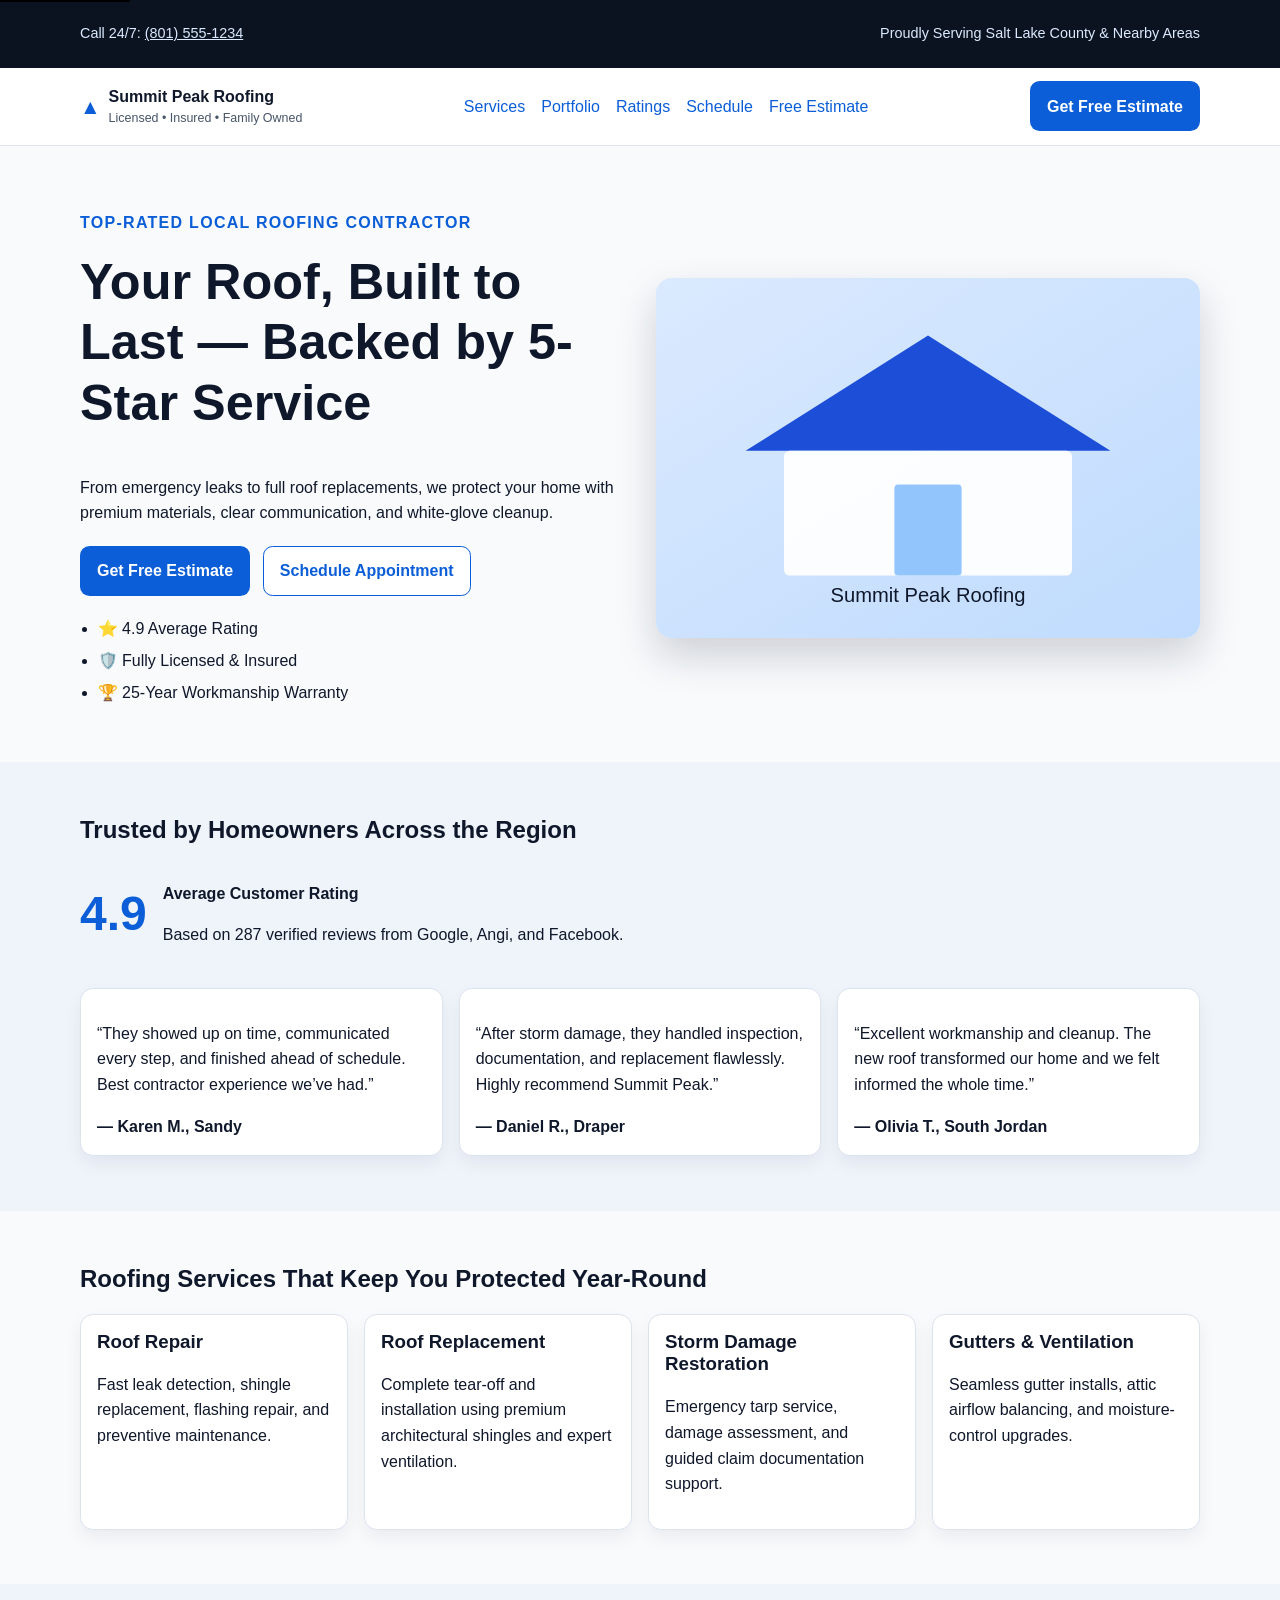
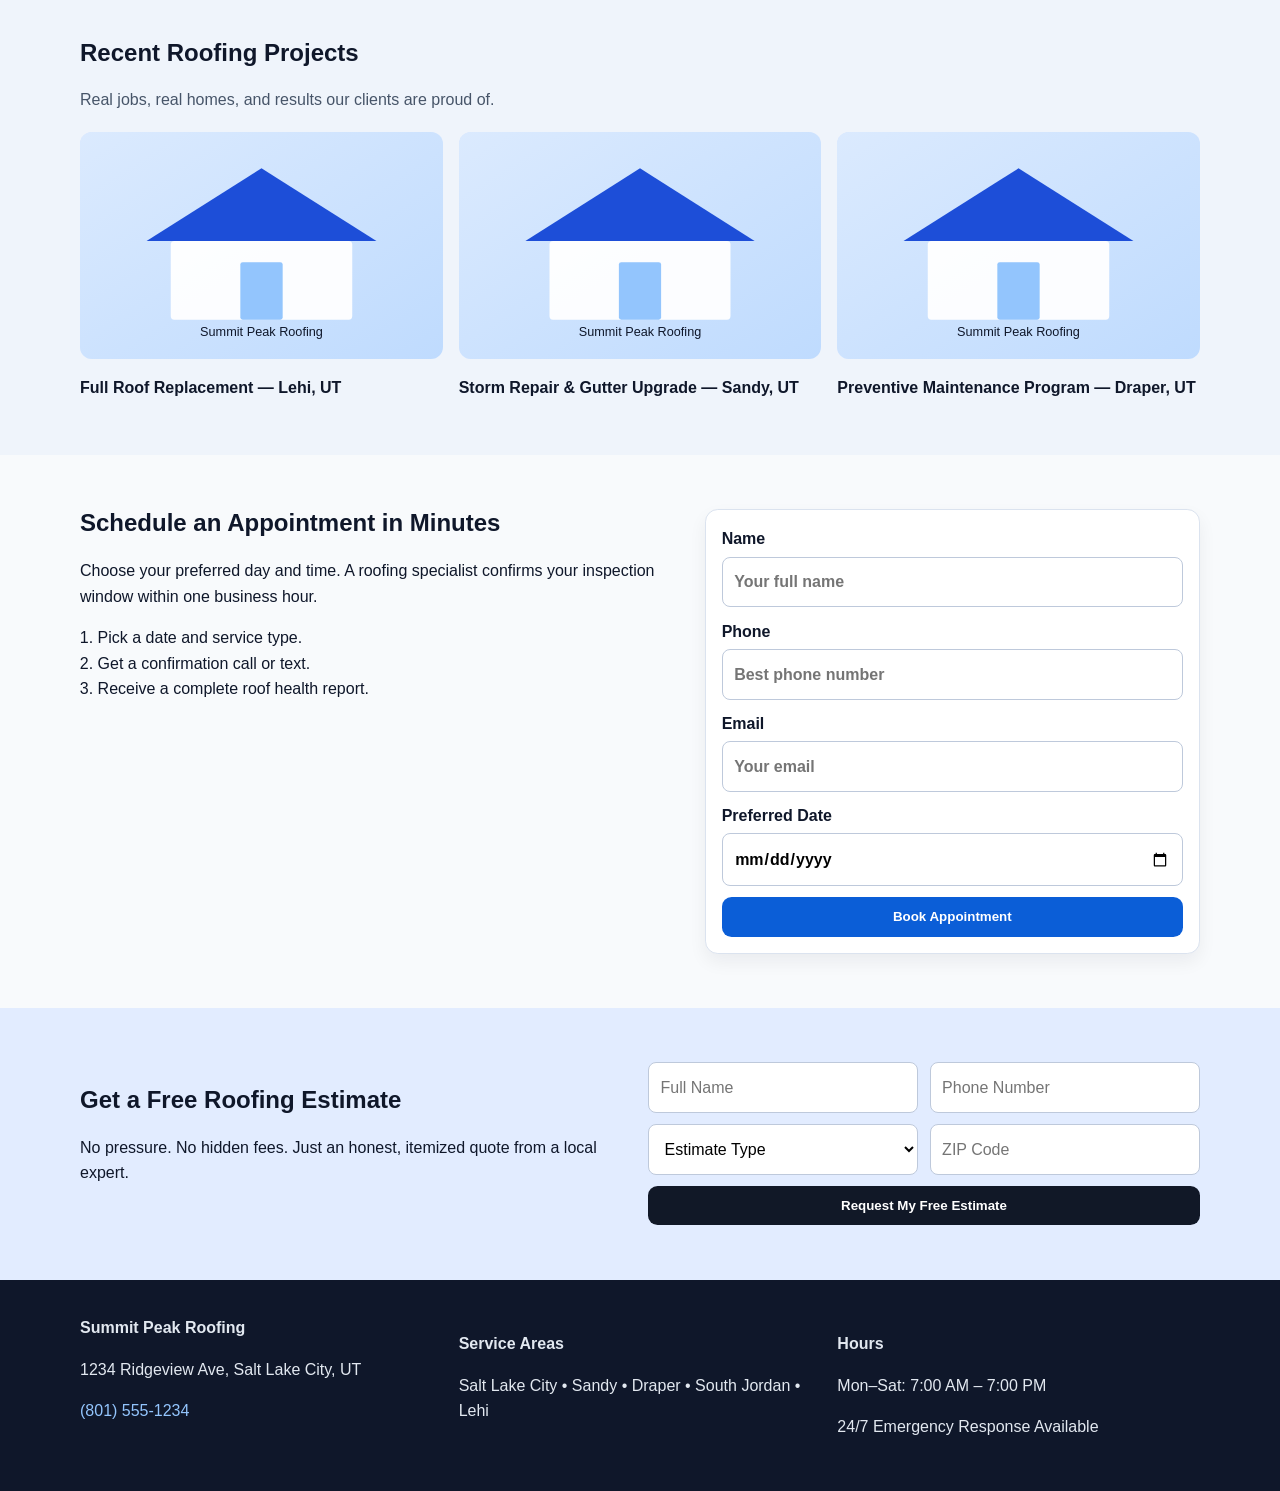
==== commit a812a627: "Add estimate type field to free estimate form" ====
--- a/index.html
+++ b/index.html
@@ -1,300 +1,212 @@
-<!DOCTYPE html>
+<!doctype html>
 <html lang="en">
-  <head>
-    <meta charset="UTF-8" />
-    <meta name="viewport" content="width=device-width, initial-scale=1.0" />
-    <title>St Louis Roofing Contractor | Ironclad Roofing & Restoration</title>
-    <meta
-      name="description"
-      content="Ironclad Roofing & Restoration is the trusted St Louis roofing contractor for roof repair, roof replacement, storm damage restoration, and insurance claim support. Call now for a free roof inspection."
-    />
-    <link rel="preconnect" href="https://fonts.googleapis.com" />
-    <link rel="preconnect" href="https://fonts.gstatic.com" crossorigin />
-    <link
-      href="https://fonts.googleapis.com/css2?family=Barlow+Condensed:wght@600;700;800&family=Inter:wght@400;500;600;700&display=swap"
-      rel="stylesheet"
-    />
-    <link rel="stylesheet" href="styles.css" />
-    <script type="application/ld+json">
-      {
-        "@context": "https://schema.org",
-        "@type": "RoofingContractor",
-        "name": "Ironclad Roofing & Restoration",
-        "image": "https://example.com/logo.png",
-        "telephone": "+1-314-555-0199",
-        "priceRange": "$$",
-        "address": {
-          "@type": "PostalAddress",
-          "streetAddress": "4820 Hampton Ave",
-          "addressLocality": "St. Louis",
-          "addressRegion": "MO",
-          "postalCode": "63109",
-          "addressCountry": "US"
-        },
-        "areaServed": [
-          "St. Louis",
-          "Chesterfield",
-          "Ballwin",
-          "Kirkwood",
-          "Webster Groves",
-          "Clayton",
-          "Florissant"
-        ],
-        "openingHoursSpecification": [
-          {
-            "@type": "OpeningHoursSpecification",
-            "dayOfWeek": ["Monday", "Tuesday", "Wednesday", "Thursday", "Friday", "Saturday"],
-            "opens": "07:00",
-            "closes": "19:00"
-          }
-        ],
-        "url": "https://example.com",
-        "description": "Residential and commercial roofing contractor in St. Louis specializing in roof repair, replacement, and storm damage restoration with insurance claim support.",
-        "sameAs": [
-          "https://www.facebook.com/",
-          "https://www.google.com/maps"
-        ]
-      }
-    </script>
-  </head>
-  <body>
-    <a class="mobile-call" href="tel:+13145550199">Call 314-555-0199 Now</a>
-
-    <header class="hero" id="top">
-      <div class="hero-overlay"></div>
-      <nav class="top-nav">
-        <div class="brand">IRONCLAD ROOFING &amp; RESTORATION</div>
-        <a class="nav-phone" href="tel:+13145550199">314-555-0199</a>
+<head>
+  <meta charset="UTF-8" />
+  <meta name="viewport" content="width=device-width, initial-scale=1.0" />
+  <title>Summit Peak Roofing | Premium Roofing & Fast Local Service</title>
+  <meta name="description" content="Summit Peak Roofing delivers roof repair, replacement, and storm restoration with 5-star service. Get a free estimate or schedule an appointment today." />
+  <link rel="preconnect" href="https://images.unsplash.com" />
+  <link rel="stylesheet" href="styles.css" />
+</head>
+<body>
+  <a class="skip-link" href="#main">Skip to content</a>
+
+  <div class="topbar">
+    <div class="container topbar-content">
+      <p>Call 24/7: <a href="tel:+18015551234">(801) 555-1234</a></p>
+      <p>Proudly Serving Salt Lake County & Nearby Areas</p>
+    </div>
+  </div>
+
+  <header class="site-header">
+    <div class="container header-content">
+      <div class="brand">
+        <span class="brand-mark">▲</span>
+        <div>
+          <p class="brand-title">Summit Peak Roofing</p>
+          <p class="brand-subtitle">Licensed • Insured • Family Owned</p>
+        </div>
+      </div>
+
+      <nav aria-label="Main Navigation">
+        <ul class="nav-list">
+          <li><a href="#services">Services</a></li>
+          <li><a href="#portfolio">Portfolio</a></li>
+          <li><a href="#reviews">Ratings</a></li>
+          <li><a href="#schedule">Schedule</a></li>
+          <li><a href="#estimate">Free Estimate</a></li>
+        </ul>
       </nav>
-      <div class="hero-content container">
-        <p class="eyebrow">St Louis Storm Season Roofing Experts</p>
-        <h1>Your Roof Took a Hit. We Show Up Fast and Protect What Matters.</h1>
-        <p class="hero-subheadline">
-          Trusted by St Louis homeowners and business owners for rapid roof repair, full replacement, and insurance-backed storm damage restoration.
-        </p>
-        <div class="hero-ctas">
-          <a href="tel:+13145550199" class="btn btn-primary">Call Now</a>
-          <a href="#estimate" class="btn btn-secondary">Get Free Roof Inspection</a>
-        </div>
-        <ul class="trust-signals" aria-label="Trust signals">
-          <li>Licensed &amp; Insured</li>
-          <li>25-Year Workmanship Warranty</li>
-          <li>4.9★ Rated Across St Louis</li>
-          <li>Insurance Claim Specialists</li>
-        </ul>
-      </div>
-      <div class="angle-divider"></div>
-    </header>
-
-    <main>
-      <section class="section authority container">
-        <h2>#1 Roofing Contractor in St Louis for Storm Damage &amp; Insurance Claims</h2>
-        <p>
-          When hail and high winds tear through St Louis, you need more than a roofer — you need an advocate. Ironclad Roofing helps you document damage,
-          meet with adjusters, and restore your roof quickly so your family or business is protected.
-        </p>
-      </section>
-
-      <section class="section why-us">
-        <div class="container">
-          <h2>Why St Louis Homeowners Choose Ironclad</h2>
-          <div class="reasons-grid">
-            <article>
-              <h3>We Handle Insurance Headaches</h3>
-              <p>We speak adjuster language, provide complete photo documentation, and fight for a fair scope so you don't pay out of pocket for covered damage.</p>
-            </article>
-            <article>
-              <h3>Fast Emergency Response</h3>
-              <p>Same-day tarping and leak stabilization across the St Louis area to prevent interior damage while your claim moves forward.</p>
-            </article>
-            <article>
-              <h3>Warranty Protection That Means Something</h3>
-              <p>25+ year workmanship-backed systems installed by certified crews using premium shingles and commercial-grade materials.</p>
-            </article>
-            <article>
-              <h3>Flexible Financing</h3>
-              <p>Need a roof now, not later? Ask about $0 down options and affordable monthly plans built for real household budgets.</p>
-            </article>
-            <article>
-              <h3>Respectful, Clean Job Sites</h3>
-              <p>Magnet sweeps, tarp protection, and end-of-day cleanup keep your driveway, landscaping, and property safe.</p>
-            </article>
+
+      <a class="btn btn-primary" href="#estimate">Get Free Estimate</a>
+    </div>
+  </header>
+
+  <main id="main">
+    <section class="hero">
+      <div class="container hero-grid">
+        <div class="hero-copy">
+          <p class="eyebrow">Top-Rated Local Roofing Contractor</p>
+          <h1>Your Roof, Built to Last — Backed by 5-Star Service</h1>
+          <p>
+            From emergency leaks to full roof replacements, we protect your home with premium materials,
+            clear communication, and white-glove cleanup.
+          </p>
+          <div class="hero-actions">
+            <a class="btn btn-primary" href="#estimate">Get Free Estimate</a>
+            <a class="btn btn-outline" href="#schedule">Schedule Appointment</a>
           </div>
-
-          <div class="comparison-wrap">
-            <h3>Us vs Other Roofers</h3>
-            <table>
-              <thead>
-                <tr>
-                  <th>What Matters</th>
-                  <th>Ironclad Roofing</th>
-                  <th>Typical Roofer</th>
-                </tr>
-              </thead>
-              <tbody>
-                <tr>
-                  <td>Insurance Claim Support</td>
-                  <td>Adjuster meetings + full documentation</td>
-                  <td>Basic estimate only</td>
-                </tr>
-                <tr>
-                  <td>Response Time</td>
-                  <td>Same-day emergency dispatch</td>
-                  <td>2–5 day wait</td>
-                </tr>
-                <tr>
-                  <td>Warranty</td>
-                  <td>Up to 25+ years workmanship</td>
-                  <td>Limited or unclear</td>
-                </tr>
-                <tr>
-                  <td>Financing</td>
-                  <td>$0 down options available</td>
-                  <td>Rarely offered</td>
-                </tr>
-                <tr>
-                  <td>Site Cleanup Standards</td>
-                  <td>Daily magnetic and debris sweep</td>
-                  <td>Often inconsistent</td>
-                </tr>
-              </tbody>
-            </table>
+          <ul class="trust-list" aria-label="Trust badges">
+            <li>⭐ 4.9 Average Rating</li>
+            <li>🛡️ Fully Licensed & Insured</li>
+            <li>🏆 25-Year Workmanship Warranty</li>
+          </ul>
+        </div>
+        <img
+          src="https://images.unsplash.com/photo-1632759145351-1d59209f58f7?auto=format&fit=crop&w=1200&q=80"
+          onerror="this.onerror=null;this.src='assets/images/roof-placeholder.svg'"
+          alt="Professional roof replacement team installing shingles"
+          loading="eager"
+          class="hero-image"
+        />
+      </div>
+    </section>
+
+    <section id="reviews" class="section section-muted">
+      <div class="container">
+        <h2>Trusted by Homeowners Across the Region</h2>
+        <div class="rating-summary">
+          <p class="rating-score">4.9</p>
+          <div>
+            <p class="rating-label">Average Customer Rating</p>
+            <p>Based on 287 verified reviews from Google, Angi, and Facebook.</p>
           </div>
         </div>
-        <div class="angle-divider-dark"></div>
-      </section>
-
-      <section class="section services container">
-        <h2>Residential &amp; Commercial Roofing Services in St Louis</h2>
-        <div class="services-grid">
-          <article>
+
+        <div class="testimonial-grid">
+          <article class="card">
+            <p>“They showed up on time, communicated every step, and finished ahead of schedule. Best contractor experience we’ve had.”</p>
+            <p class="author">— Karen M., Sandy</p>
+          </article>
+          <article class="card">
+            <p>“After storm damage, they handled inspection, documentation, and replacement flawlessly. Highly recommend Summit Peak.”</p>
+            <p class="author">— Daniel R., Draper</p>
+          </article>
+          <article class="card">
+            <p>“Excellent workmanship and cleanup. The new roof transformed our home and we felt informed the whole time.”</p>
+            <p class="author">— Olivia T., South Jordan</p>
+          </article>
+        </div>
+      </div>
+    </section>
+
+    <section id="services" class="section">
+      <div class="container">
+        <h2>Roofing Services That Keep You Protected Year-Round</h2>
+        <div class="service-grid">
+          <article class="card">
             <h3>Roof Repair</h3>
-            <p>Stop leaks before they spread. We quickly identify weak points, replace compromised materials, and restore your roof's protective barrier.</p>
-          </article>
-          <article>
+            <p>Fast leak detection, shingle replacement, flashing repair, and preventive maintenance.</p>
+          </article>
+          <article class="card">
             <h3>Roof Replacement</h3>
-            <p>When repairs no longer make sense, we deliver full roof replacements that boost curb appeal, efficiency, and long-term value.</p>
-          </article>
-          <article>
+            <p>Complete tear-off and installation using premium architectural shingles and expert ventilation.</p>
+          </article>
+          <article class="card">
             <h3>Storm Damage Restoration</h3>
-            <p>From hail bruising to missing shingles, we restore storm-hit roofs with urgency and precision so your home stays safe and dry.</p>
-          </article>
-          <article>
-            <h3>Commercial Roofing</h3>
-            <p>Protect your operations with durable flat and low-slope commercial systems engineered for Missouri weather and built to last.</p>
-          </article>
-        </div>
-      </section>
-
-      <section class="section before-after">
-        <div class="container">
-          <h2>Before &amp; After: Real Roof Transformations</h2>
-          <p>
-            Use the slider below to preview dramatic restorations — from storm-damaged roofs with active leaks to clean, warrantied systems that protect homes for decades.
-          </p>
-          <div class="slider-placeholder" role="img" aria-label="Before and after roofing transformation slider placeholder">
-            <span>Before</span>
-            <span class="divider"></span>
-            <span>After</span>
-          </div>
-        </div>
-      </section>
-
-      <section class="section insurance">
-        <div class="container insurance-wrap">
-          <div>
-            <h2>Storm Damage? We Help You Win the Insurance Process.</h2>
-            <ol>
-              <li>Free inspection with photo report and code review.</li>
-              <li>Claim guidance to avoid lowball scopes.</li>
-              <li>On-site adjuster support and paperwork assistance.</li>
-              <li>High-quality restoration with warranty protection.</li>
-            </ol>
-          </div>
-          <aside>
-            <p class="storm-alert">Storm Season Alert: Slots fill fast after major hail events.</p>
-            <a href="#estimate" class="btn btn-primary">Request Your Free Storm Inspection</a>
-          </aside>
-        </div>
-      </section>
-
-      <section class="section testimonials container">
-        <h2>What St Louis Property Owners Say</h2>
-        <div class="testimonials-grid">
-          <blockquote>
-            "After the spring hail storm in Chesterfield, Ironclad got our tarp up the same day and handled everything with our insurance adjuster. Zero stress."
-            <cite>- Mark T., Chesterfield</cite>
-          </blockquote>
-          <blockquote>
-            "Our south city roof leak was damaging drywall. Their crew repaired it within 24 hours and left our yard cleaner than they found it."
-            <cite>- Jasmine R., St. Louis City</cite>
-          </blockquote>
-          <blockquote>
-            "We needed commercial roof work without shutting down operations. Ironclad completed it on schedule and communicated every step."
-            <cite>- Daniel P., Clayton</cite>
-          </blockquote>
-        </div>
-      </section>
-
-      <section class="section financing">
-        <div class="container financing-wrap">
-          <h2>Roof Now. Pay Over Time.</h2>
-          <p>Get the protection you need today with $0 down financing options and budget-friendly monthly payments for qualified homeowners.</p>
-          <a href="#estimate" class="btn btn-secondary">Check Financing &amp; Schedule Estimate</a>
-        </div>
-      </section>
-
-      <section class="cta-strip">
-        <div class="container cta-strip-wrap">
-          <p>Don't wait for the next storm to make damage worse.</p>
-          <a href="tel:+13145550199">Call 314-555-0199 for Immediate Service</a>
-        </div>
-      </section>
-
-      <section class="section estimate container" id="estimate">
-        <h2>Get Your Free Roofing Estimate</h2>
-        <p>Tell us what you're dealing with. We'll call fast and schedule your inspection.</p>
-        <form>
-          <label for="name">Full Name</label>
-          <input id="name" name="name" type="text" required />
-
-          <label for="phone">Phone</label>
-          <input id="phone" name="phone" type="tel" required />
-
-          <label for="email">Email</label>
-          <input id="email" name="email" type="email" required />
-
-          <label for="estimate-type">Estimate Type</label>
-          <select id="estimate-type" name="estimate-type" required>
-            <option value="">Select one</option>
-            <option>Roof Repair</option>
-            <option>Roof Replacement</option>
-            <option>Storm Damage Inspection</option>
-            <option>Commercial Roofing</option>
+            <p>Emergency tarp service, damage assessment, and guided claim documentation support.</p>
+          </article>
+          <article class="card">
+            <h3>Gutters & Ventilation</h3>
+            <p>Seamless gutter installs, attic airflow balancing, and moisture-control upgrades.</p>
+          </article>
+        </div>
+      </div>
+    </section>
+
+    <section id="portfolio" class="section section-muted">
+      <div class="container">
+        <h2>Recent Roofing Projects</h2>
+        <p class="section-intro">Real jobs, real homes, and results our clients are proud of.</p>
+        <div class="portfolio-grid">
+          <figure class="portfolio-item">
+            <img src="https://images.unsplash.com/photo-1621905252507-b35492cc74b4?auto=format&fit=crop&w=900&q=80" onerror="this.onerror=null;this.src='assets/images/roof-placeholder.svg'" alt="Modern residential asphalt shingle roof under blue sky" loading="lazy" />
+            <figcaption>Full Roof Replacement — Lehi, UT</figcaption>
+          </figure>
+          <figure class="portfolio-item">
+            <img src="https://images.unsplash.com/photo-1523413651479-597eb2da0ad6?auto=format&fit=crop&w=900&q=80" onerror="this.onerror=null;this.src='assets/images/roof-placeholder.svg'" alt="Roofline close-up showing durable shingles and gutter detail" loading="lazy" />
+            <figcaption>Storm Repair & Gutter Upgrade — Sandy, UT</figcaption>
+          </figure>
+          <figure class="portfolio-item">
+            <img src="https://images.unsplash.com/photo-1504307651254-35680f356dfd?auto=format&fit=crop&w=900&q=80" onerror="this.onerror=null;this.src='assets/images/roof-placeholder.svg'" alt="Professional roofing crew working on a steep roof" loading="lazy" />
+            <figcaption>Preventive Maintenance Program — Draper, UT</figcaption>
+          </figure>
+        </div>
+      </div>
+    </section>
+
+    <section id="schedule" class="section">
+      <div class="container two-col">
+        <div>
+          <h2>Schedule an Appointment in Minutes</h2>
+          <p>Choose your preferred day and time. A roofing specialist confirms your inspection window within one business hour.</p>
+          <ol class="steps">
+            <li>Pick a date and service type.</li>
+            <li>Get a confirmation call or text.</li>
+            <li>Receive a complete roof health report.</li>
+          </ol>
+        </div>
+        <form class="card form" aria-label="Schedule appointment form">
+          <label>Name<input type="text" name="name" placeholder="Your full name" required /></label>
+          <label>Phone<input type="tel" name="phone" placeholder="Best phone number" required /></label>
+          <label>Email<input type="email" name="email" placeholder="Your email" required /></label>
+          <label>Preferred Date<input type="date" name="date" required /></label>
+          <button class="btn btn-primary" type="submit">Book Appointment</button>
+        </form>
+      </div>
+    </section>
+
+    <section id="estimate" class="section section-accent">
+      <div class="container estimate-content">
+        <div>
+          <h2>Get a Free Roofing Estimate</h2>
+          <p>No pressure. No hidden fees. Just an honest, itemized quote from a local expert.</p>
+        </div>
+        <form class="estimate-form" aria-label="Get free estimate form">
+          <input type="text" name="fullName" placeholder="Full Name" required />
+          <input type="tel" name="phone" placeholder="Phone Number" required />
+          <select name="estimateType" aria-label="Estimate type" required>
+            <option value="" selected disabled>Estimate Type</option>
+            <option value="storm-damage">Storm Damage</option>
+            <option value="roof-repair">Roof Repair</option>
+            <option value="roof-replacement">Roof Replacement</option>
+            <option value="gutters-ventilation">Gutters &amp; Ventilation</option>
+            <option value="other">Other</option>
           </select>
-
-          <label for="zip">Zip Code</label>
-          <input id="zip" name="zip" type="text" required />
-
-          <button type="submit" class="btn btn-primary">Get My Free Inspection</button>
+          <input type="text" name="zip" placeholder="ZIP Code" required />
+          <button class="btn btn-dark" type="submit">Request My Free Estimate</button>
         </form>
-      </section>
-    </main>
-
-    <footer>
-      <div class="container footer-grid">
-        <div>
-          <h3>Ironclad Roofing &amp; Restoration</h3>
-          <p>4820 Hampton Ave, St. Louis, MO 63109</p>
-          <p><a href="tel:+13145550199">314-555-0199</a></p>
-          <p>Mon-Sat: 7:00 AM - 7:00 PM</p>
-          <p><strong>24/7 Emergency Storm Response Available</strong></p>
-        </div>
-        <div>
-          <h3>Service Areas</h3>
-          <p>St. Louis, Chesterfield, Ballwin, Kirkwood, Webster Groves, Clayton, Florissant, and surrounding communities.</p>
-        </div>
-      </div>
-    </footer>
-  </body>
+      </div>
+    </section>
+  </main>
+
+  <footer class="site-footer">
+    <div class="container footer-grid">
+      <div>
+        <p class="brand-title">Summit Peak Roofing</p>
+        <p>1234 Ridgeview Ave, Salt Lake City, UT</p>
+        <p><a href="tel:+18015551234">(801) 555-1234</a></p>
+      </div>
+      <div>
+        <p><strong>Service Areas</strong></p>
+        <p>Salt Lake City • Sandy • Draper • South Jordan • Lehi</p>
+      </div>
+      <div>
+        <p><strong>Hours</strong></p>
+        <p>Mon–Sat: 7:00 AM – 7:00 PM</p>
+        <p>24/7 Emergency Response Available</p>
+      </div>
+    </div>
+  </footer>
+</body>
 </html>
--- a/styles.css
+++ b/styles.css
@@ -1,411 +1,365 @@
 :root {
-  --navy: #0a1d33;
-  --navy-2: #132f4c;
-  --charcoal: #1e2228;
-  --slate: #394756;
-  --accent: #f05423;
-  --accent-dark: #c83f17;
-  --light: #f3f6fa;
-  --white: #ffffff;
+  --bg: #f8fafc;
+  --text: #0f172a;
+  --muted: #475569;
+  --brand: #0b5ed7;
+  --brand-dark: #0a4cb0;
+  --accent: #e2ecff;
+  --card: #ffffff;
+  --line: #dbe3ef;
+  --dark: #111827;
+}
+
+html {
+  scroll-behavior: smooth;
+}
+
+@media (prefers-reduced-motion: reduce) {
+  html {
+    scroll-behavior: auto;
+  }
 }
 
 * {
   box-sizing: border-box;
 }
 
-html,
 body {
   margin: 0;
+  font-family: Inter, "Segoe UI", Roboto, Helvetica, Arial, sans-serif;
+  background: var(--bg);
+  color: var(--text);
+  line-height: 1.6;
+}
+
+a {
+  color: var(--brand);
+  text-decoration: none;
+}
+
+.container {
+  width: min(1120px, 92%);
+  margin: 0 auto;
+}
+
+.skip-link {
+  position: absolute;
+  top: -40px;
+  left: 0;
+  background: #000;
+  color: #fff;
+  padding: 0.5rem 0.75rem;
+}
+
+.skip-link:focus {
+  top: 0;
+}
+
+.topbar {
+  background: #0b1220;
+  color: #dbeafe;
+  font-size: 0.9rem;
+}
+
+.topbar-content {
+  display: flex;
+  justify-content: space-between;
+  gap: 1rem;
+  padding: 0.5rem 0;
+}
+
+.topbar a {
+  color: #dbeafe;
+  text-decoration: underline;
+}
+
+.site-header {
+  position: sticky;
+  top: 0;
+  z-index: 10;
+  background: rgba(255, 255, 255, 0.95);
+  border-bottom: 1px solid var(--line);
+  backdrop-filter: blur(7px);
+}
+
+.header-content {
+  display: flex;
+  align-items: center;
+  justify-content: space-between;
+  gap: 1rem;
+  padding: 0.85rem 0;
+}
+
+.brand {
+  display: flex;
+  align-items: center;
+  gap: 0.5rem;
+}
+
+.brand-mark {
+  color: var(--brand);
+  font-size: 1.3rem;
+}
+
+.brand-title {
+  margin: 0;
+  font-weight: 700;
+}
+
+.brand-subtitle {
+  margin: 0;
+  font-size: 0.78rem;
+  color: var(--muted);
+}
+
+.nav-list {
+  margin: 0;
   padding: 0;
-  font-family: "Inter", sans-serif;
-  color: var(--charcoal);
-  background: var(--white);
-}
-
-.container {
-  width: min(1120px, 92vw);
-  margin: 0 auto;
+  list-style: none;
+  display: flex;
+  gap: 1rem;
+}
+
+.btn {
+  display: inline-block;
+  border-radius: 0.6rem;
+  padding: 0.7rem 1rem;
+  font-weight: 700;
+  border: 1px solid transparent;
+}
+
+.btn-primary {
+  background: var(--brand);
+  color: #fff;
+}
+
+.btn-primary:hover {
+  background: var(--brand-dark);
+}
+
+.btn-outline {
+  border-color: var(--brand);
+  color: var(--brand);
+  background: #fff;
+}
+
+.btn-dark {
+  background: var(--dark);
+  color: #fff;
+}
+
+.hero {
+  padding: 3rem 0 2.5rem;
+}
+
+.hero-grid {
+  display: grid;
+  grid-template-columns: 1fr 1fr;
+  gap: 2rem;
+  align-items: center;
+}
+
+.eyebrow {
+  text-transform: uppercase;
+  font-weight: 700;
+  letter-spacing: 0.08em;
+  color: var(--brand);
 }
 
 h1,
 h2,
 h3 {
-  font-family: "Barlow Condensed", sans-serif;
-  letter-spacing: 0.02em;
-  line-height: 1.05;
-  margin: 0 0 0.8rem;
+  line-height: 1.2;
+  margin-top: 0;
 }
 
 h1 {
-  font-size: clamp(2.2rem, 5vw, 4.4rem);
-}
-
-h2 {
-  font-size: clamp(1.8rem, 4vw, 3rem);
-}
-
-h3 {
-  font-size: clamp(1.3rem, 3vw, 2rem);
-}
-
-p,
-li,
-label,
-input,
-select,
-button,
-a,
-blockquote {
-  font-size: 1rem;
-  line-height: 1.55;
-}
-
-.section {
-  padding: clamp(3rem, 7vw, 5.2rem) 0;
-}
-
-.hero {
-  position: relative;
-  overflow: hidden;
-  background:
-    linear-gradient(145deg, rgba(10, 29, 51, 0.95), rgba(10, 29, 51, 0.78)),
-    linear-gradient(15deg, #0f2a45, #233e5a);
-  color: var(--white);
-  padding-bottom: 7rem;
-}
-
-.hero-overlay {
-  position: absolute;
-  inset: 0;
-  background-image: repeating-linear-gradient(
-    -45deg,
-    rgba(255, 255, 255, 0.04),
-    rgba(255, 255, 255, 0.04) 8px,
-    transparent 8px,
-    transparent 24px
-  );
-  pointer-events: none;
-}
-
-.top-nav {
-  position: relative;
-  z-index: 2;
-  display: flex;
-  justify-content: space-between;
-  align-items: center;
-  padding: 1rem 4vw;
-  border-bottom: 1px solid rgba(255, 255, 255, 0.18);
-}
-
-.brand {
-  font-family: "Barlow Condensed", sans-serif;
-  font-size: 1.2rem;
-  font-weight: 700;
-}
-
-.nav-phone {
-  color: var(--white);
-  text-decoration: none;
-  font-weight: 700;
-  border: 2px solid var(--accent);
-  padding: 0.6rem 0.9rem;
-}
-
-.hero-content {
-  position: relative;
-  z-index: 2;
-  padding-top: clamp(2rem, 7vw, 5rem);
-  max-width: 860px;
-}
-
-.eyebrow {
-  display: inline-block;
-  font-weight: 700;
-  text-transform: uppercase;
-  background: rgba(240, 84, 35, 0.15);
-  border: 1px solid rgba(240, 84, 35, 0.7);
-  padding: 0.35rem 0.7rem;
-  margin-bottom: 1rem;
-}
-
-.hero-subheadline {
-  max-width: 700px;
-  font-size: 1.1rem;
-}
-
-.hero-ctas {
+  font-size: clamp(2rem, 4.2vw, 3.15rem);
+}
+
+.hero-image {
+  width: 100%;
+  border-radius: 1rem;
+  min-height: 360px;
+  object-fit: cover;
+  background: linear-gradient(135deg, #d7e4ff, #eef4ff);
+  box-shadow: 0 18px 40px rgba(15, 23, 42, 0.18);
+}
+
+.hero-actions {
   display: flex;
   flex-wrap: wrap;
   gap: 0.8rem;
-  margin: 1.5rem 0;
-}
-
-.btn {
-  display: inline-flex;
-  text-decoration: none;
-  font-weight: 700;
-  border: none;
-  cursor: pointer;
-  text-transform: uppercase;
-  letter-spacing: 0.03em;
-  padding: 0.9rem 1.2rem;
-}
-
-.btn-primary {
+  margin: 1.25rem 0;
+}
+
+.trust-list {
+  display: grid;
+  gap: 0.4rem;
+  padding-left: 1.1rem;
+}
+
+.section {
+  padding: 3.4rem 0;
+  scroll-margin-top: 6.25rem;
+}
+
+.section-muted {
+  background: #eff4fb;
+}
+
+.section-accent {
   background: var(--accent);
-  color: var(--white);
-}
-
-.btn-primary:hover {
-  background: var(--accent-dark);
-}
-
-.btn-secondary {
-  background: transparent;
-  color: var(--white);
-  border: 2px solid var(--white);
-}
-
-.trust-signals {
-  display: flex;
-  flex-wrap: wrap;
-  list-style: none;
-  gap: 0.9rem;
-  padding: 0;
-  margin: 0;
-}
-
-.trust-signals li {
-  background: rgba(255, 255, 255, 0.08);
-  border: 1px solid rgba(255, 255, 255, 0.24);
-  padding: 0.5rem 0.7rem;
+}
+
+.rating-summary {
+  display: flex;
+  align-items: center;
+  gap: 1rem;
+  margin: 1rem 0 1.5rem;
+}
+
+.rating-score {
+  margin: 0;
+  font-size: 3rem;
+  font-weight: 800;
+  color: var(--brand);
+}
+
+.rating-label {
+  font-weight: 700;
+  margin-bottom: 0.2rem;
+}
+
+.testimonial-grid,
+.service-grid,
+.portfolio-grid,
+.footer-grid {
+  display: grid;
+  gap: 1rem;
+}
+
+.testimonial-grid,
+.service-grid,
+.portfolio-grid {
+  grid-template-columns: repeat(auto-fit, minmax(220px, 1fr));
+}
+
+.card {
+  background: var(--card);
+  border: 1px solid var(--line);
+  border-radius: 0.8rem;
+  padding: 1rem;
+  box-shadow: 0 8px 18px rgba(15, 23, 42, 0.06);
+}
+
+.author {
+  font-weight: 700;
+  margin-bottom: 0;
+}
+
+.section-intro {
+  color: var(--muted);
+  margin-bottom: 1.2rem;
+}
+
+.portfolio-item {
+  margin: 0;
+}
+
+.portfolio-item img {
+  width: 100%;
+  border-radius: 0.75rem;
+  aspect-ratio: 16/10;
+  object-fit: cover;
+  background: linear-gradient(135deg, #d7e4ff, #eef4ff);
+}
+
+.portfolio-item figcaption {
+  margin-top: 0.55rem;
   font-weight: 600;
 }
 
-.angle-divider,
-.angle-divider-dark {
-  position: absolute;
-  left: 0;
-  width: 100%;
-  height: 75px;
-  transform: skewY(-2.5deg);
-  transform-origin: 0;
-}
-
-.angle-divider {
-  bottom: -40px;
-  background: var(--white);
-}
-
-.authority {
-  margin-top: -1rem;
-}
-
-.why-us {
-  position: relative;
-  background: var(--light);
-}
-
-.reasons-grid,
-.services-grid,
-.testimonials-grid {
-  display: grid;
-  gap: 1rem;
-  grid-template-columns: repeat(auto-fit, minmax(220px, 1fr));
-}
-
-.reasons-grid article,
-.services-grid article,
-.testimonials-grid blockquote {
-  background: var(--white);
-  border-left: 5px solid var(--accent);
-  padding: 1rem;
-  margin: 0;
-}
-
-.comparison-wrap {
-  margin-top: 2rem;
-  overflow-x: auto;
-}
-
-table {
-  width: 100%;
-  border-collapse: collapse;
-  background: var(--white);
-}
-
-th,
-td {
-  border: 1px solid #d6deea;
-  padding: 0.8rem;
-  text-align: left;
-}
-
-th {
-  background: #eaf0f8;
-}
-
-.angle-divider-dark {
-  background: var(--white);
-  bottom: -35px;
-}
-
-.before-after {
-  background: linear-gradient(180deg, #fff, #edf2f8);
-}
-
-.slider-placeholder {
-  margin-top: 1rem;
-  min-height: 260px;
-  border: 4px solid var(--navy);
-  display: grid;
-  grid-template-columns: 1fr auto 1fr;
-  align-items: center;
-  justify-items: center;
-  font-family: "Barlow Condensed", sans-serif;
-  text-transform: uppercase;
-  font-size: 2rem;
-  background: linear-gradient(90deg, #737f8c 48%, #9fa9b5 52%);
-  color: var(--white);
-}
-
-.slider-placeholder .divider {
-  width: 8px;
-  height: 100%;
-  background: var(--accent);
-}
-
-.insurance {
-  background: var(--navy-2);
-  color: var(--white);
-}
-
-.insurance-wrap {
-  display: grid;
+.two-col {
+  display: grid;
+  grid-template-columns: 1.1fr 0.9fr;
   gap: 1.2rem;
-  grid-template-columns: 1.5fr 1fr;
-}
-
-.storm-alert {
-  font-weight: 700;
-  color: #ffd7ca;
-}
-
-.testimonials-grid cite {
-  display: block;
-  margin-top: 0.8rem;
-  font-style: normal;
-  color: #465360;
+}
+
+.steps {
+  padding-left: 1.1rem;
+}
+
+.form {
+  display: grid;
+  gap: 0.7rem;
+}
+
+label {
+  display: grid;
+  gap: 0.3rem;
   font-weight: 600;
-}
-
-.financing {
-  background: linear-gradient(135deg, #1c2736, #10233d);
-  color: var(--white);
-}
-
-.financing-wrap {
-  display: grid;
-  gap: 0.8rem;
-}
-
-.cta-strip {
-  background: var(--accent);
-  color: var(--white);
-  padding: 1.4rem 0;
-}
-
-.cta-strip-wrap {
-  display: flex;
-  gap: 1rem;
-  flex-wrap: wrap;
-  align-items: center;
-  justify-content: space-between;
-}
-
-.cta-strip a {
-  color: var(--white);
-  text-decoration: none;
-  font-family: "Barlow Condensed", sans-serif;
-  font-size: clamp(1.4rem, 3vw, 2rem);
-}
-
-.estimate form {
-  display: grid;
-  gap: 0.6rem;
-  max-width: 720px;
 }
 
 input,
 select {
   width: 100%;
-  border: 2px solid #c6d0de;
-  padding: 0.7rem;
-}
-
-.estimate button {
-  margin-top: 0.6rem;
-  width: fit-content;
-}
-
-footer {
-  background: #0d1624;
-  color: #d6dfeb;
-  padding: 2.2rem 0 5rem;
+  border: 1px solid #bec9db;
+  border-radius: 0.5rem;
+  padding: 0.72rem;
+  font: inherit;
+  background: #fff;
+}
+
+.estimate-content {
+  display: grid;
+  grid-template-columns: 1fr 1fr;
+  gap: 1rem;
+  align-items: center;
+}
+
+.estimate-form {
+  display: grid;
+  grid-template-columns: 1fr 1fr;
+  gap: 0.7rem;
+}
+
+.estimate-form .btn {
+  grid-column: span 2;
+}
+
+.site-footer {
+  background: #0f172a;
+  color: #e2e8f0;
+  padding: 2.2rem 0;
+}
+
+.site-footer a {
+  color: #93c5fd;
 }
 
 .footer-grid {
-  display: grid;
-  gap: 1rem;
-  grid-template-columns: repeat(auto-fit, minmax(240px, 1fr));
-}
-
-footer a {
-  color: #fff;
-}
-
-.mobile-call {
-  position: fixed;
-  left: 0;
-  right: 0;
-  bottom: 0;
-  z-index: 1000;
-  text-align: center;
-  background: var(--accent);
-  color: var(--white);
-  padding: 0.95rem 0.6rem;
-  text-decoration: none;
-  font-weight: 800;
-  font-family: "Barlow Condensed", sans-serif;
-  letter-spacing: 0.03em;
-}
-
-@media (min-width: 821px) {
-  .mobile-call {
+  grid-template-columns: repeat(auto-fit, minmax(220px, 1fr));
+}
+
+@media (max-width: 900px) {
+  .nav-list {
     display: none;
   }
-}
-
-@media (max-width: 820px) {
-  .insurance-wrap {
+
+  .hero-grid,
+  .two-col,
+  .estimate-content,
+  .estimate-form {
     grid-template-columns: 1fr;
   }
 
-  .top-nav {
+  .estimate-form .btn {
+    grid-column: auto;
+  }
+
+  .topbar-content {
     flex-direction: column;
-    gap: 0.7rem;
-  }
-
-  .hero {
-    padding-bottom: 5rem;
-  }
-
-  .btn {
-    width: 100%;
-    justify-content: center;
-  }
-
-  footer {
-    padding-bottom: 7rem;
-  }
-}
+    gap: 0.2rem;
+  }
+}
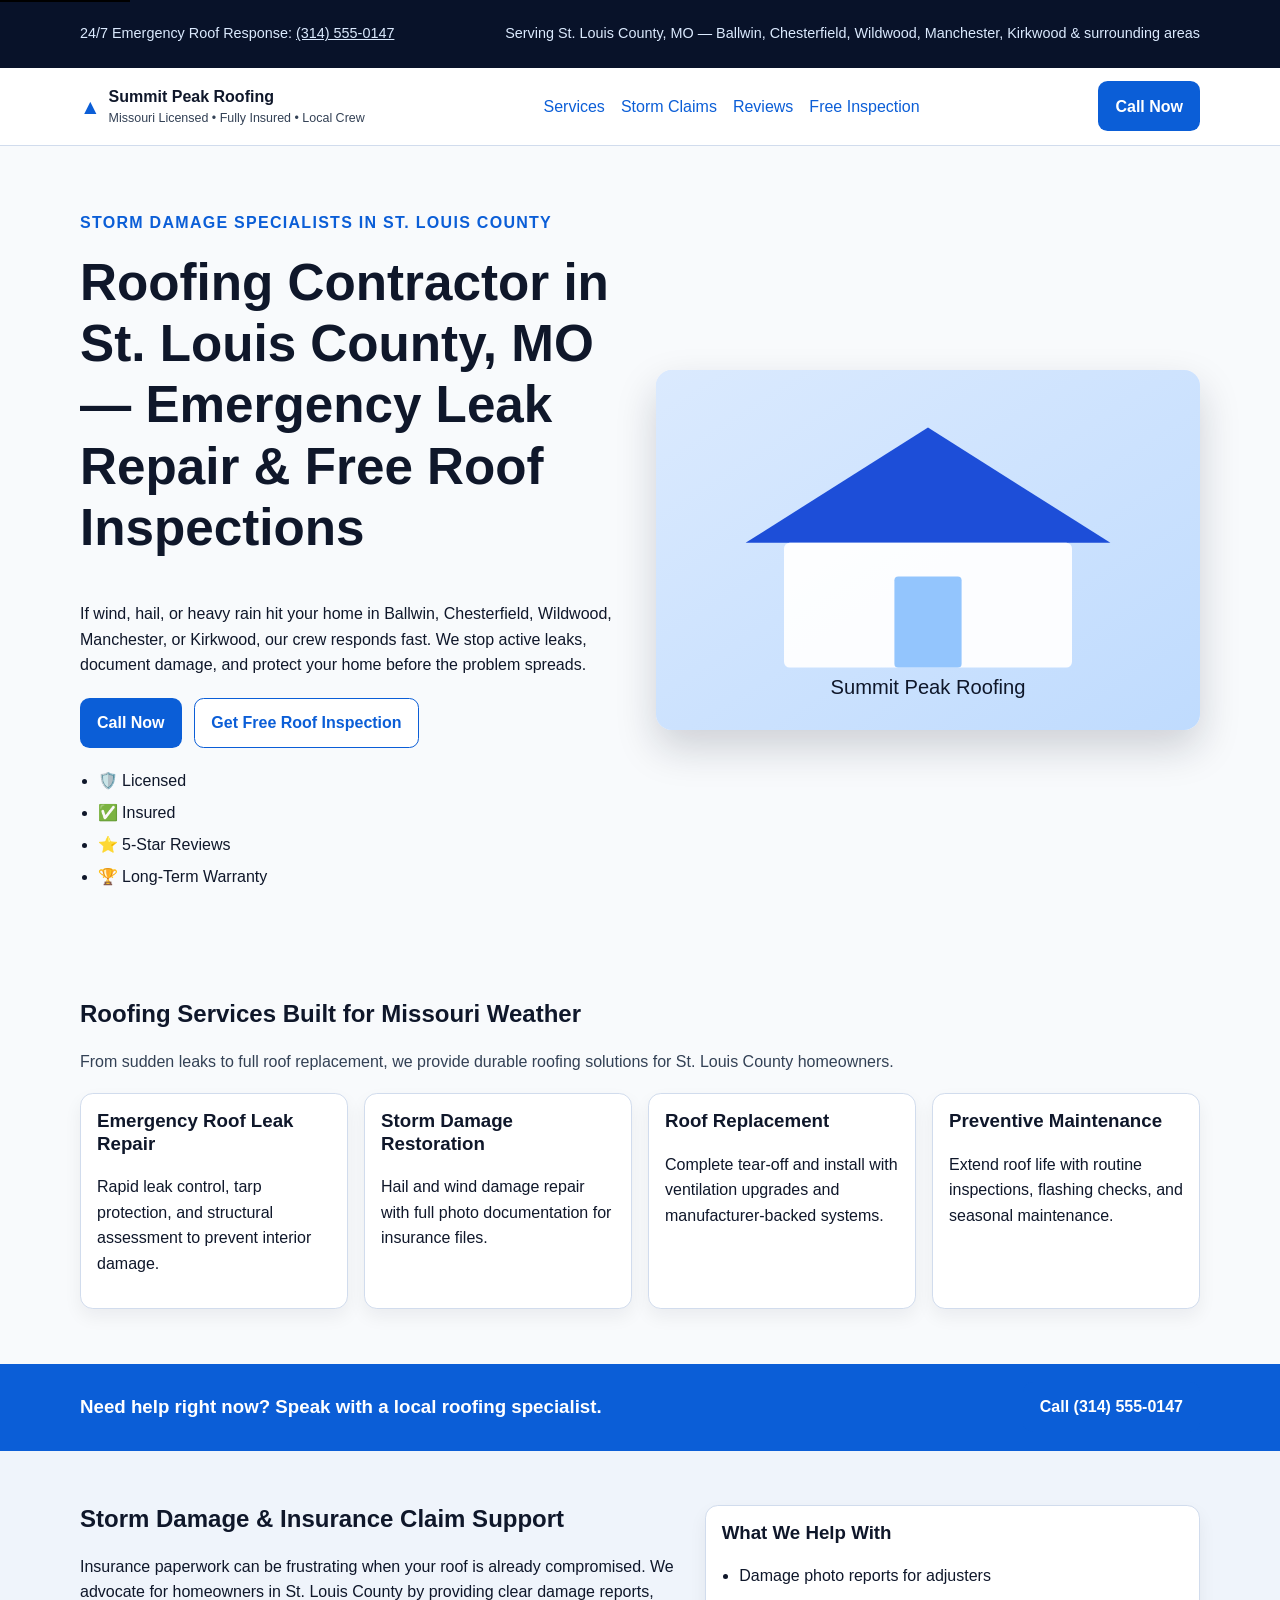
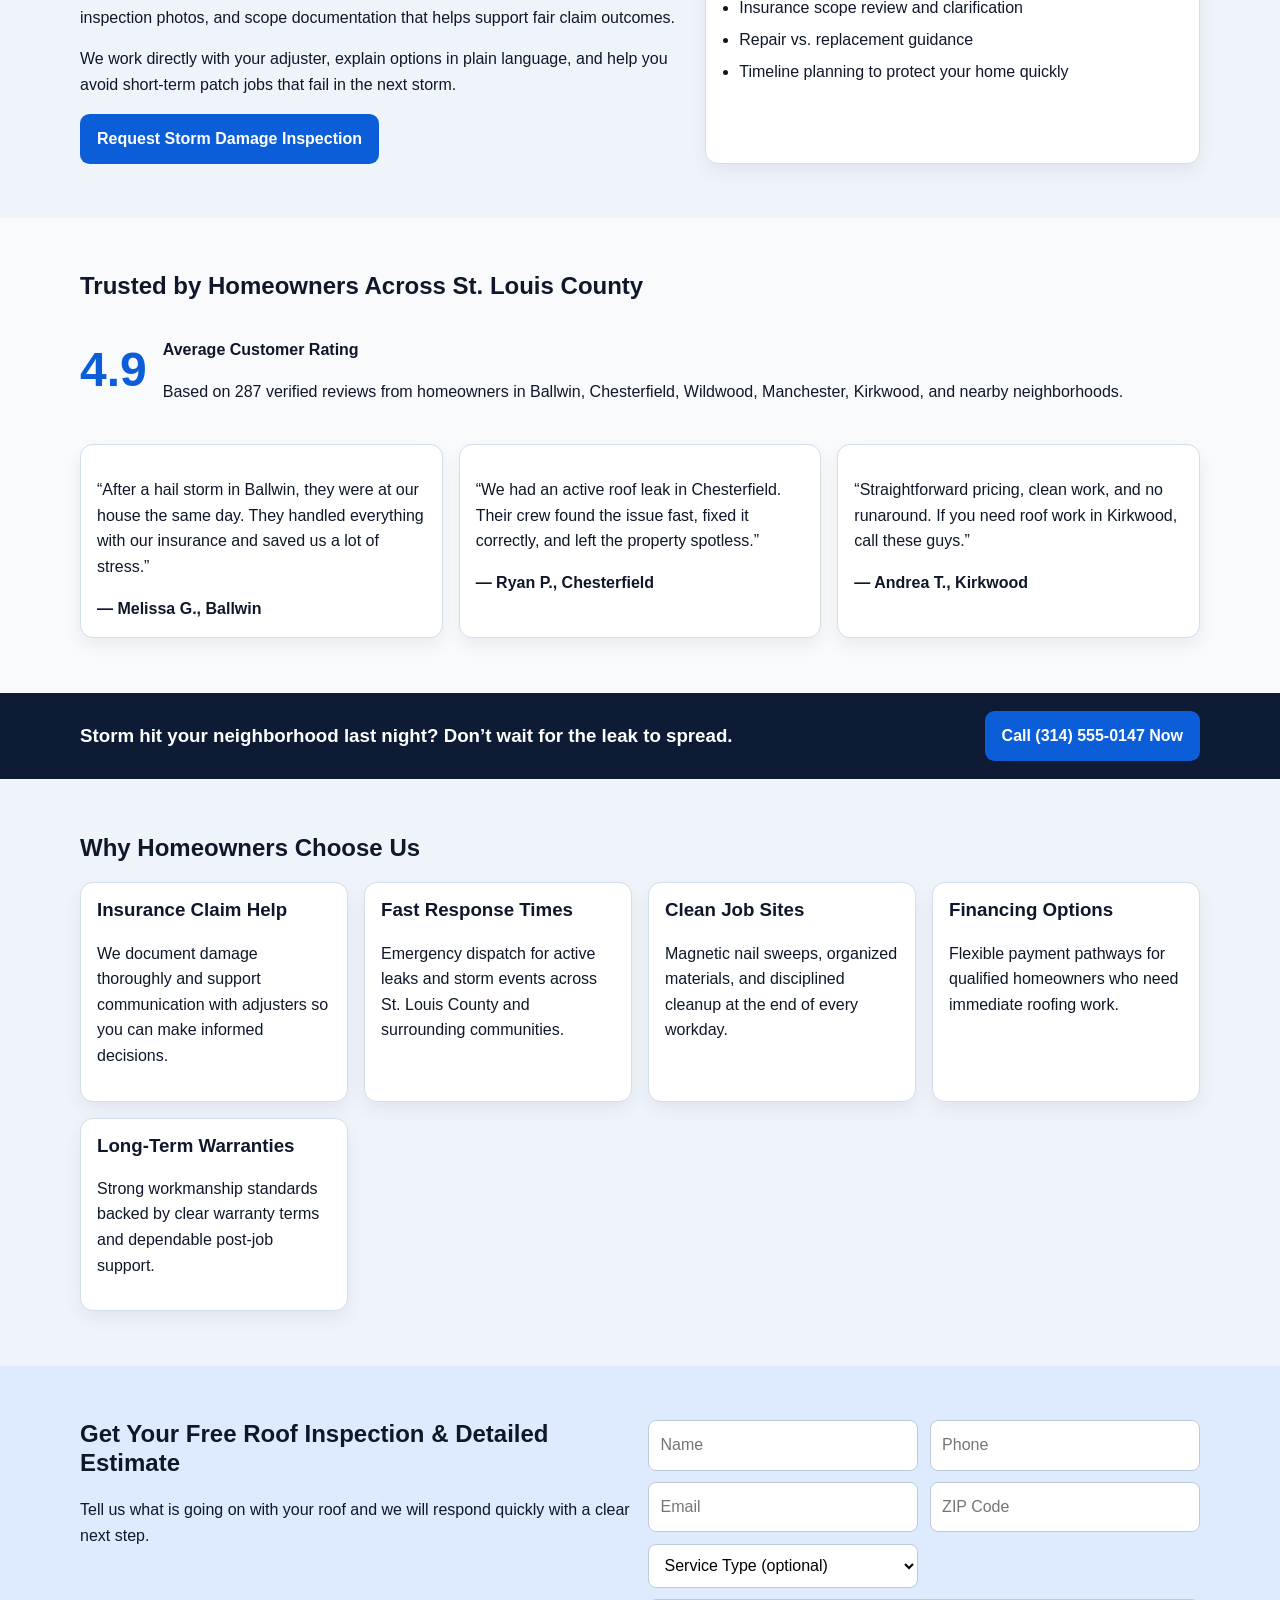
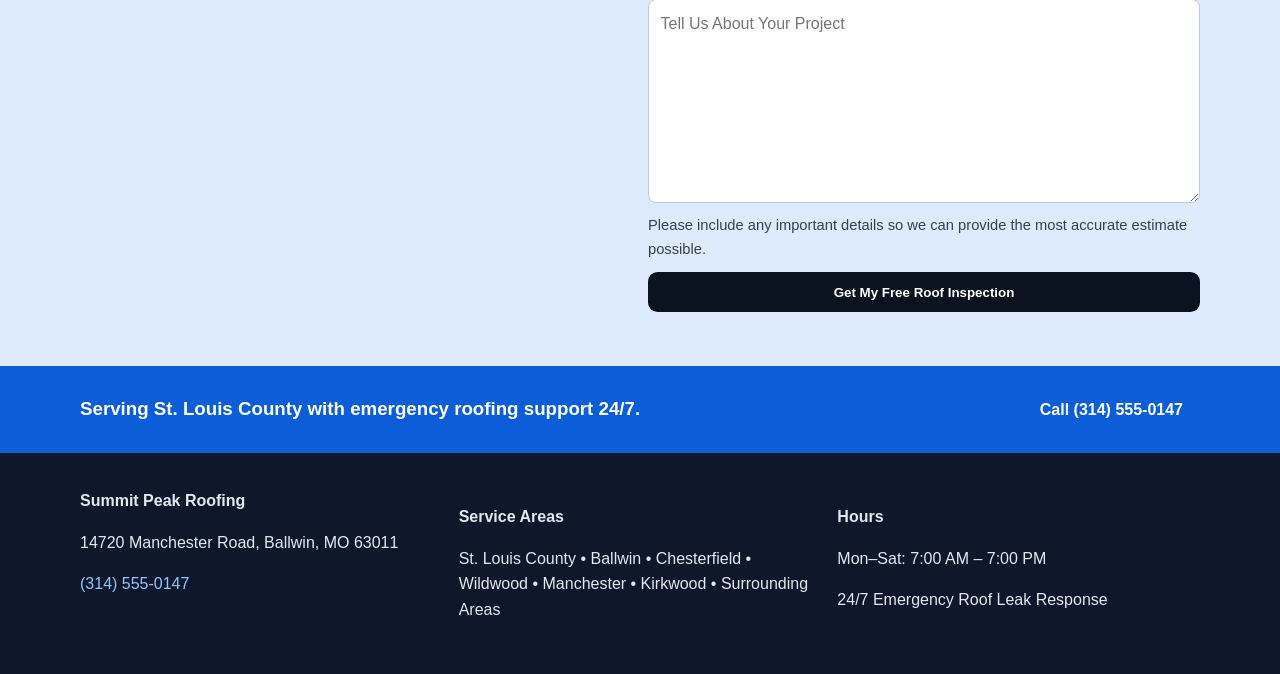
==== commit 2e5df87c: "Retarget roofing site to St. Louis County with stronger conversion flows" ====
--- a/index.html
+++ b/index.html
@@ -3,18 +3,47 @@
 <head>
   <meta charset="UTF-8" />
   <meta name="viewport" content="width=device-width, initial-scale=1.0" />
-  <title>Summit Peak Roofing | Premium Roofing & Fast Local Service</title>
-  <meta name="description" content="Summit Peak Roofing delivers roof repair, replacement, and storm restoration with 5-star service. Get a free estimate or schedule an appointment today." />
+  <title>Roofing Contractor in St. Louis County, MO | Storm Damage & Leak Repair</title>
+  <meta name="description" content="Need a roofing contractor in St. Louis County, MO? We handle storm damage, leaks, repairs, replacements, and insurance claims in Ballwin, Chesterfield, Wildwood, Manchester, Kirkwood, and surrounding areas." />
   <link rel="preconnect" href="https://images.unsplash.com" />
   <link rel="stylesheet" href="styles.css" />
+  <script type="application/ld+json">
+  {
+    "@context": "https://schema.org",
+    "@type": "RoofingContractor",
+    "name": "Summit Peak Roofing",
+    "image": "https://images.unsplash.com/photo-1632759145351-1d59209f58f7?auto=format&fit=crop&w=1200&q=80",
+    "telephone": "+1-314-555-0147",
+    "priceRange": "$$",
+    "address": {
+      "@type": "PostalAddress",
+      "streetAddress": "14720 Manchester Road",
+      "addressLocality": "Ballwin",
+      "addressRegion": "MO",
+      "postalCode": "63011",
+      "addressCountry": "US"
+    },
+    "areaServed": [
+      "St. Louis County, Missouri",
+      "Ballwin, Missouri",
+      "Chesterfield, Missouri",
+      "Wildwood, Missouri",
+      "Manchester, Missouri",
+      "Kirkwood, Missouri"
+    ],
+    "url": "https://example.com",
+    "openingHours": "Mo-Sa 07:00-19:00",
+    "sameAs": []
+  }
+  </script>
 </head>
 <body>
   <a class="skip-link" href="#main">Skip to content</a>
 
   <div class="topbar">
     <div class="container topbar-content">
-      <p>Call 24/7: <a href="tel:+18015551234">(801) 555-1234</a></p>
-      <p>Proudly Serving Salt Lake County & Nearby Areas</p>
+      <p>24/7 Emergency Roof Response: <a href="tel:+13145550147">(314) 555-0147</a></p>
+      <p>Serving St. Louis County, MO — Ballwin, Chesterfield, Wildwood, Manchester, Kirkwood & surrounding areas</p>
     </div>
   </div>
 
@@ -24,21 +53,20 @@
         <span class="brand-mark">▲</span>
         <div>
           <p class="brand-title">Summit Peak Roofing</p>
-          <p class="brand-subtitle">Licensed • Insured • Family Owned</p>
+          <p class="brand-subtitle">Missouri Licensed • Fully Insured • Local Crew</p>
         </div>
       </div>
 
       <nav aria-label="Main Navigation">
         <ul class="nav-list">
           <li><a href="#services">Services</a></li>
-          <li><a href="#portfolio">Portfolio</a></li>
-          <li><a href="#reviews">Ratings</a></li>
-          <li><a href="#schedule">Schedule</a></li>
-          <li><a href="#estimate">Free Estimate</a></li>
+          <li><a href="#storm-claims">Storm Claims</a></li>
+          <li><a href="#reviews">Reviews</a></li>
+          <li><a href="#estimate">Free Inspection</a></li>
         </ul>
       </nav>
 
-      <a class="btn btn-primary" href="#estimate">Get Free Estimate</a>
+      <a class="btn btn-primary" href="tel:+13145550147">Call Now</a>
     </div>
   </header>
 
@@ -46,146 +74,185 @@
     <section class="hero">
       <div class="container hero-grid">
         <div class="hero-copy">
-          <p class="eyebrow">Top-Rated Local Roofing Contractor</p>
-          <h1>Your Roof, Built to Last — Backed by 5-Star Service</h1>
+          <p class="eyebrow">Storm Damage Specialists in St. Louis County</p>
+          <h1>Roofing Contractor in St. Louis County, MO — Emergency Leak Repair & Free Roof Inspections</h1>
           <p>
-            From emergency leaks to full roof replacements, we protect your home with premium materials,
-            clear communication, and white-glove cleanup.
+            If wind, hail, or heavy rain hit your home in Ballwin, Chesterfield, Wildwood, Manchester, or Kirkwood,
+            our crew responds fast. We stop active leaks, document damage, and protect your home before the problem spreads.
           </p>
           <div class="hero-actions">
-            <a class="btn btn-primary" href="#estimate">Get Free Estimate</a>
-            <a class="btn btn-outline" href="#schedule">Schedule Appointment</a>
+            <a class="btn btn-primary" href="tel:+13145550147">Call Now</a>
+            <a class="btn btn-outline" href="#estimate">Get Free Roof Inspection</a>
           </div>
           <ul class="trust-list" aria-label="Trust badges">
-            <li>⭐ 4.9 Average Rating</li>
-            <li>🛡️ Fully Licensed & Insured</li>
-            <li>🏆 25-Year Workmanship Warranty</li>
+            <li>🛡️ Licensed</li>
+            <li>✅ Insured</li>
+            <li>⭐ 5-Star Reviews</li>
+            <li>🏆 Long-Term Warranty</li>
           </ul>
         </div>
         <img
           src="https://images.unsplash.com/photo-1632759145351-1d59209f58f7?auto=format&fit=crop&w=1200&q=80"
           onerror="this.onerror=null;this.src='assets/images/roof-placeholder.svg'"
-          alt="Professional roof replacement team installing shingles"
+          alt="St. Louis County roofing crew replacing storm-damaged shingles"
           loading="eager"
           class="hero-image"
         />
       </div>
     </section>
 
-    <section id="reviews" class="section section-muted">
+    <section id="services" class="section">
       <div class="container">
-        <h2>Trusted by Homeowners Across the Region</h2>
+        <h2>Roofing Services Built for Missouri Weather</h2>
+        <p class="section-intro">From sudden leaks to full roof replacement, we provide durable roofing solutions for St. Louis County homeowners.</p>
+        <div class="service-grid">
+          <article class="card">
+            <h3>Emergency Roof Leak Repair</h3>
+            <p>Rapid leak control, tarp protection, and structural assessment to prevent interior damage.</p>
+          </article>
+          <article class="card">
+            <h3>Storm Damage Restoration</h3>
+            <p>Hail and wind damage repair with full photo documentation for insurance files.</p>
+          </article>
+          <article class="card">
+            <h3>Roof Replacement</h3>
+            <p>Complete tear-off and install with ventilation upgrades and manufacturer-backed systems.</p>
+          </article>
+          <article class="card">
+            <h3>Preventive Maintenance</h3>
+            <p>Extend roof life with routine inspections, flashing checks, and seasonal maintenance.</p>
+          </article>
+        </div>
+      </div>
+    </section>
+
+    <section class="cta-band">
+      <div class="container cta-band-content">
+        <h3>Need help right now? Speak with a local roofing specialist.</h3>
+        <a class="btn btn-primary" href="tel:+13145550147">Call (314) 555-0147</a>
+      </div>
+    </section>
+
+    <section id="storm-claims" class="section section-muted">
+      <div class="container two-col">
+        <div>
+          <h2>Storm Damage & Insurance Claim Support</h2>
+          <p>
+            Insurance paperwork can be frustrating when your roof is already compromised. We advocate for homeowners
+            in St. Louis County by providing clear damage reports, inspection photos, and scope documentation that helps
+            support fair claim outcomes.
+          </p>
+          <p>
+            We work directly with your adjuster, explain options in plain language, and help you avoid short-term patch jobs
+            that fail in the next storm.
+          </p>
+          <a class="btn btn-primary" href="#estimate">Request Storm Damage Inspection</a>
+        </div>
+        <div class="card">
+          <h3>What We Help With</h3>
+          <ul class="trust-list compact">
+            <li>Damage photo reports for adjusters</li>
+            <li>Insurance scope review and clarification</li>
+            <li>Repair vs. replacement guidance</li>
+            <li>Timeline planning to protect your home quickly</li>
+          </ul>
+        </div>
+      </div>
+    </section>
+
+    <section id="reviews" class="section">
+      <div class="container">
+        <h2>Trusted by Homeowners Across St. Louis County</h2>
         <div class="rating-summary">
           <p class="rating-score">4.9</p>
           <div>
             <p class="rating-label">Average Customer Rating</p>
-            <p>Based on 287 verified reviews from Google, Angi, and Facebook.</p>
+            <p>Based on 287 verified reviews from homeowners in Ballwin, Chesterfield, Wildwood, Manchester, Kirkwood, and nearby neighborhoods.</p>
           </div>
         </div>
 
         <div class="testimonial-grid">
           <article class="card">
-            <p>“They showed up on time, communicated every step, and finished ahead of schedule. Best contractor experience we’ve had.”</p>
-            <p class="author">— Karen M., Sandy</p>
-          </article>
-          <article class="card">
-            <p>“After storm damage, they handled inspection, documentation, and replacement flawlessly. Highly recommend Summit Peak.”</p>
-            <p class="author">— Daniel R., Draper</p>
-          </article>
-          <article class="card">
-            <p>“Excellent workmanship and cleanup. The new roof transformed our home and we felt informed the whole time.”</p>
-            <p class="author">— Olivia T., South Jordan</p>
-          </article>
-        </div>
-      </div>
-    </section>
-
-    <section id="services" class="section">
+            <p>“After a hail storm in Ballwin, they were at our house the same day. They handled everything with our insurance and saved us a lot of stress.”</p>
+            <p class="author">— Melissa G., Ballwin</p>
+          </article>
+          <article class="card">
+            <p>“We had an active roof leak in Chesterfield. Their crew found the issue fast, fixed it correctly, and left the property spotless.”</p>
+            <p class="author">— Ryan P., Chesterfield</p>
+          </article>
+          <article class="card">
+            <p>“Straightforward pricing, clean work, and no runaround. If you need roof work in Kirkwood, call these guys.”</p>
+            <p class="author">— Andrea T., Kirkwood</p>
+          </article>
+        </div>
+      </div>
+    </section>
+
+    <section class="cta-band cta-band-dark">
+      <div class="container cta-band-content">
+        <h3>Storm hit your neighborhood last night? Don’t wait for the leak to spread.</h3>
+        <a class="btn btn-primary" href="tel:+13145550147">Call (314) 555-0147 Now</a>
+      </div>
+    </section>
+
+    <section id="why-us" class="section section-muted">
       <div class="container">
-        <h2>Roofing Services That Keep You Protected Year-Round</h2>
-        <div class="service-grid">
-          <article class="card">
-            <h3>Roof Repair</h3>
-            <p>Fast leak detection, shingle replacement, flashing repair, and preventive maintenance.</p>
-          </article>
-          <article class="card">
-            <h3>Roof Replacement</h3>
-            <p>Complete tear-off and installation using premium architectural shingles and expert ventilation.</p>
-          </article>
-          <article class="card">
-            <h3>Storm Damage Restoration</h3>
-            <p>Emergency tarp service, damage assessment, and guided claim documentation support.</p>
-          </article>
-          <article class="card">
-            <h3>Gutters & Ventilation</h3>
-            <p>Seamless gutter installs, attic airflow balancing, and moisture-control upgrades.</p>
-          </article>
-        </div>
-      </div>
-    </section>
-
-    <section id="portfolio" class="section section-muted">
-      <div class="container">
-        <h2>Recent Roofing Projects</h2>
-        <p class="section-intro">Real jobs, real homes, and results our clients are proud of.</p>
-        <div class="portfolio-grid">
-          <figure class="portfolio-item">
-            <img src="https://images.unsplash.com/photo-1621905252507-b35492cc74b4?auto=format&fit=crop&w=900&q=80" onerror="this.onerror=null;this.src='assets/images/roof-placeholder.svg'" alt="Modern residential asphalt shingle roof under blue sky" loading="lazy" />
-            <figcaption>Full Roof Replacement — Lehi, UT</figcaption>
-          </figure>
-          <figure class="portfolio-item">
-            <img src="https://images.unsplash.com/photo-1523413651479-597eb2da0ad6?auto=format&fit=crop&w=900&q=80" onerror="this.onerror=null;this.src='assets/images/roof-placeholder.svg'" alt="Roofline close-up showing durable shingles and gutter detail" loading="lazy" />
-            <figcaption>Storm Repair & Gutter Upgrade — Sandy, UT</figcaption>
-          </figure>
-          <figure class="portfolio-item">
-            <img src="https://images.unsplash.com/photo-1504307651254-35680f356dfd?auto=format&fit=crop&w=900&q=80" onerror="this.onerror=null;this.src='assets/images/roof-placeholder.svg'" alt="Professional roofing crew working on a steep roof" loading="lazy" />
-            <figcaption>Preventive Maintenance Program — Draper, UT</figcaption>
-          </figure>
-        </div>
-      </div>
-    </section>
-
-    <section id="schedule" class="section">
-      <div class="container two-col">
-        <div>
-          <h2>Schedule an Appointment in Minutes</h2>
-          <p>Choose your preferred day and time. A roofing specialist confirms your inspection window within one business hour.</p>
-          <ol class="steps">
-            <li>Pick a date and service type.</li>
-            <li>Get a confirmation call or text.</li>
-            <li>Receive a complete roof health report.</li>
-          </ol>
-        </div>
-        <form class="card form" aria-label="Schedule appointment form">
-          <label>Name<input type="text" name="name" placeholder="Your full name" required /></label>
-          <label>Phone<input type="tel" name="phone" placeholder="Best phone number" required /></label>
-          <label>Email<input type="email" name="email" placeholder="Your email" required /></label>
-          <label>Preferred Date<input type="date" name="date" required /></label>
-          <button class="btn btn-primary" type="submit">Book Appointment</button>
-        </form>
+        <h2>Why Homeowners Choose Us</h2>
+        <div class="badge-grid">
+          <article class="card">
+            <h3>Insurance Claim Help</h3>
+            <p>We document damage thoroughly and support communication with adjusters so you can make informed decisions.</p>
+          </article>
+          <article class="card">
+            <h3>Fast Response Times</h3>
+            <p>Emergency dispatch for active leaks and storm events across St. Louis County and surrounding communities.</p>
+          </article>
+          <article class="card">
+            <h3>Clean Job Sites</h3>
+            <p>Magnetic nail sweeps, organized materials, and disciplined cleanup at the end of every workday.</p>
+          </article>
+          <article class="card">
+            <h3>Financing Options</h3>
+            <p>Flexible payment pathways for qualified homeowners who need immediate roofing work.</p>
+          </article>
+          <article class="card">
+            <h3>Long-Term Warranties</h3>
+            <p>Strong workmanship standards backed by clear warranty terms and dependable post-job support.</p>
+          </article>
+        </div>
       </div>
     </section>
 
     <section id="estimate" class="section section-accent">
       <div class="container estimate-content">
         <div>
-          <h2>Get a Free Roofing Estimate</h2>
-          <p>No pressure. No hidden fees. Just an honest, itemized quote from a local expert.</p>
+          <h2>Get Your Free Roof Inspection & Detailed Estimate</h2>
+          <p>Tell us what is going on with your roof and we will respond quickly with a clear next step.</p>
         </div>
         <form class="estimate-form" aria-label="Get free estimate form">
-          <input type="text" name="fullName" placeholder="Full Name" required />
-          <input type="tel" name="phone" placeholder="Phone Number" required />
-          <select name="estimateType" aria-label="Estimate type" required>
-            <option value="" selected disabled>Estimate Type</option>
+          <input type="text" name="fullName" placeholder="Name" required />
+          <input type="tel" name="phone" placeholder="Phone" required />
+          <input type="email" name="email" placeholder="Email" required />
+          <input type="text" name="zip" placeholder="ZIP Code" required />
+          <select name="serviceType" aria-label="Service type (optional)">
+            <option value="" selected>Service Type (optional)</option>
             <option value="storm-damage">Storm Damage</option>
-            <option value="roof-repair">Roof Repair</option>
+            <option value="leak-repair">Leak Repair</option>
             <option value="roof-replacement">Roof Replacement</option>
-            <option value="gutters-ventilation">Gutters &amp; Ventilation</option>
+            <option value="roof-inspection">Roof Inspection</option>
             <option value="other">Other</option>
           </select>
-          <input type="text" name="zip" placeholder="ZIP Code" required />
-          <button class="btn btn-dark" type="submit">Request My Free Estimate</button>
+          <textarea name="projectDetails" rows="7" placeholder="Tell Us About Your Project" required></textarea>
+          <p class="helper-text">Please include any important details so we can provide the most accurate estimate possible.</p>
+          <button class="btn btn-dark" type="submit">Get My Free Roof Inspection</button>
         </form>
+      </div>
+    </section>
+
+    <section class="cta-band">
+      <div class="container cta-band-content">
+        <h3>Serving St. Louis County with emergency roofing support 24/7.</h3>
+        <a class="btn btn-primary" href="tel:+13145550147">Call (314) 555-0147</a>
       </div>
     </section>
   </main>
@@ -194,17 +261,17 @@
     <div class="container footer-grid">
       <div>
         <p class="brand-title">Summit Peak Roofing</p>
-        <p>1234 Ridgeview Ave, Salt Lake City, UT</p>
-        <p><a href="tel:+18015551234">(801) 555-1234</a></p>
+        <p>14720 Manchester Road, Ballwin, MO 63011</p>
+        <p><a href="tel:+13145550147">(314) 555-0147</a></p>
       </div>
       <div>
         <p><strong>Service Areas</strong></p>
-        <p>Salt Lake City • Sandy • Draper • South Jordan • Lehi</p>
+        <p>St. Louis County • Ballwin • Chesterfield • Wildwood • Manchester • Kirkwood • Surrounding Areas</p>
       </div>
       <div>
         <p><strong>Hours</strong></p>
         <p>Mon–Sat: 7:00 AM – 7:00 PM</p>
-        <p>24/7 Emergency Response Available</p>
+        <p>24/7 Emergency Roof Leak Response</p>
       </div>
     </div>
   </footer>
--- a/styles.css
+++ b/styles.css
@@ -1,13 +1,13 @@
 :root {
   --bg: #f8fafc;
   --text: #0f172a;
-  --muted: #475569;
+  --muted: #334155;
   --brand: #0b5ed7;
   --brand-dark: #0a4cb0;
-  --accent: #e2ecff;
+  --accent: #deebff;
   --card: #ffffff;
-  --line: #dbe3ef;
-  --dark: #111827;
+  --line: #d1dced;
+  --dark: #0b1220;
 }
 
 html {
@@ -56,7 +56,7 @@
 }
 
 .topbar {
-  background: #0b1220;
+  background: #081229;
   color: #dbeafe;
   font-size: 0.9rem;
 }
@@ -77,7 +77,7 @@
   position: sticky;
   top: 0;
   z-index: 10;
-  background: rgba(255, 255, 255, 0.95);
+  background: rgba(255, 255, 255, 0.96);
   border-bottom: 1px solid var(--line);
   backdrop-filter: blur(7px);
 }
@@ -161,7 +161,7 @@
 
 .eyebrow {
   text-transform: uppercase;
-  font-weight: 700;
+  font-weight: 800;
   letter-spacing: 0.08em;
   color: var(--brand);
 }
@@ -174,7 +174,7 @@
 }
 
 h1 {
-  font-size: clamp(2rem, 4.2vw, 3.15rem);
+  font-size: clamp(2rem, 4.5vw, 3.2rem);
 }
 
 .hero-image {
@@ -199,6 +199,10 @@
   padding-left: 1.1rem;
 }
 
+.trust-list.compact {
+  margin: 0;
+}
+
 .section {
   padding: 3.4rem 0;
   scroll-margin-top: 6.25rem;
@@ -212,6 +216,32 @@
   background: var(--accent);
 }
 
+.section-intro {
+  color: var(--muted);
+  margin-bottom: 1.2rem;
+}
+
+.cta-band {
+  background: #0b5ed7;
+  color: #fff;
+  padding: 1.15rem 0;
+}
+
+.cta-band-dark {
+  background: #0d1b35;
+}
+
+.cta-band-content {
+  display: flex;
+  align-items: center;
+  justify-content: space-between;
+  gap: 1rem;
+}
+
+.cta-band h3 {
+  margin: 0;
+}
+
 .rating-summary {
   display: flex;
   align-items: center;
@@ -233,7 +263,7 @@
 
 .testimonial-grid,
 .service-grid,
-.portfolio-grid,
+.badge-grid,
 .footer-grid {
   display: grid;
   gap: 1rem;
@@ -241,7 +271,7 @@
 
 .testimonial-grid,
 .service-grid,
-.portfolio-grid {
+.badge-grid {
   grid-template-columns: repeat(auto-fit, minmax(220px, 1fr));
 }
 
@@ -258,38 +288,12 @@
   margin-bottom: 0;
 }
 
-.section-intro {
-  color: var(--muted);
-  margin-bottom: 1.2rem;
-}
-
-.portfolio-item {
-  margin: 0;
-}
-
-.portfolio-item img {
-  width: 100%;
-  border-radius: 0.75rem;
-  aspect-ratio: 16/10;
-  object-fit: cover;
-  background: linear-gradient(135deg, #d7e4ff, #eef4ff);
-}
-
-.portfolio-item figcaption {
-  margin-top: 0.55rem;
-  font-weight: 600;
-}
-
 .two-col {
   display: grid;
   grid-template-columns: 1.1fr 0.9fr;
   gap: 1.2rem;
 }
 
-.steps {
-  padding-left: 1.1rem;
-}
-
 .form {
   display: grid;
   gap: 0.7rem;
@@ -302,7 +306,8 @@
 }
 
 input,
-select {
+select,
+textarea {
   width: 100%;
   border: 1px solid #bec9db;
   border-radius: 0.5rem;
@@ -311,11 +316,15 @@
   background: #fff;
 }
 
+textarea {
+  resize: vertical;
+}
+
 .estimate-content {
   display: grid;
   grid-template-columns: 1fr 1fr;
   gap: 1rem;
-  align-items: center;
+  align-items: start;
 }
 
 .estimate-form {
@@ -324,6 +333,15 @@
   gap: 0.7rem;
 }
 
+.helper-text {
+  margin: 0;
+  grid-column: span 2;
+  color: var(--muted);
+  font-size: 0.92rem;
+}
+
+.estimate-form textarea,
+.estimate-form .helper-text,
 .estimate-form .btn {
   grid-column: span 2;
 }
@@ -350,10 +368,17 @@
   .hero-grid,
   .two-col,
   .estimate-content,
-  .estimate-form {
+  .estimate-form,
+  .cta-band-content {
     grid-template-columns: 1fr;
   }
 
+  .cta-band-content {
+    display: grid;
+  }
+
+  .estimate-form textarea,
+  .estimate-form .helper-text,
   .estimate-form .btn {
     grid-column: auto;
   }
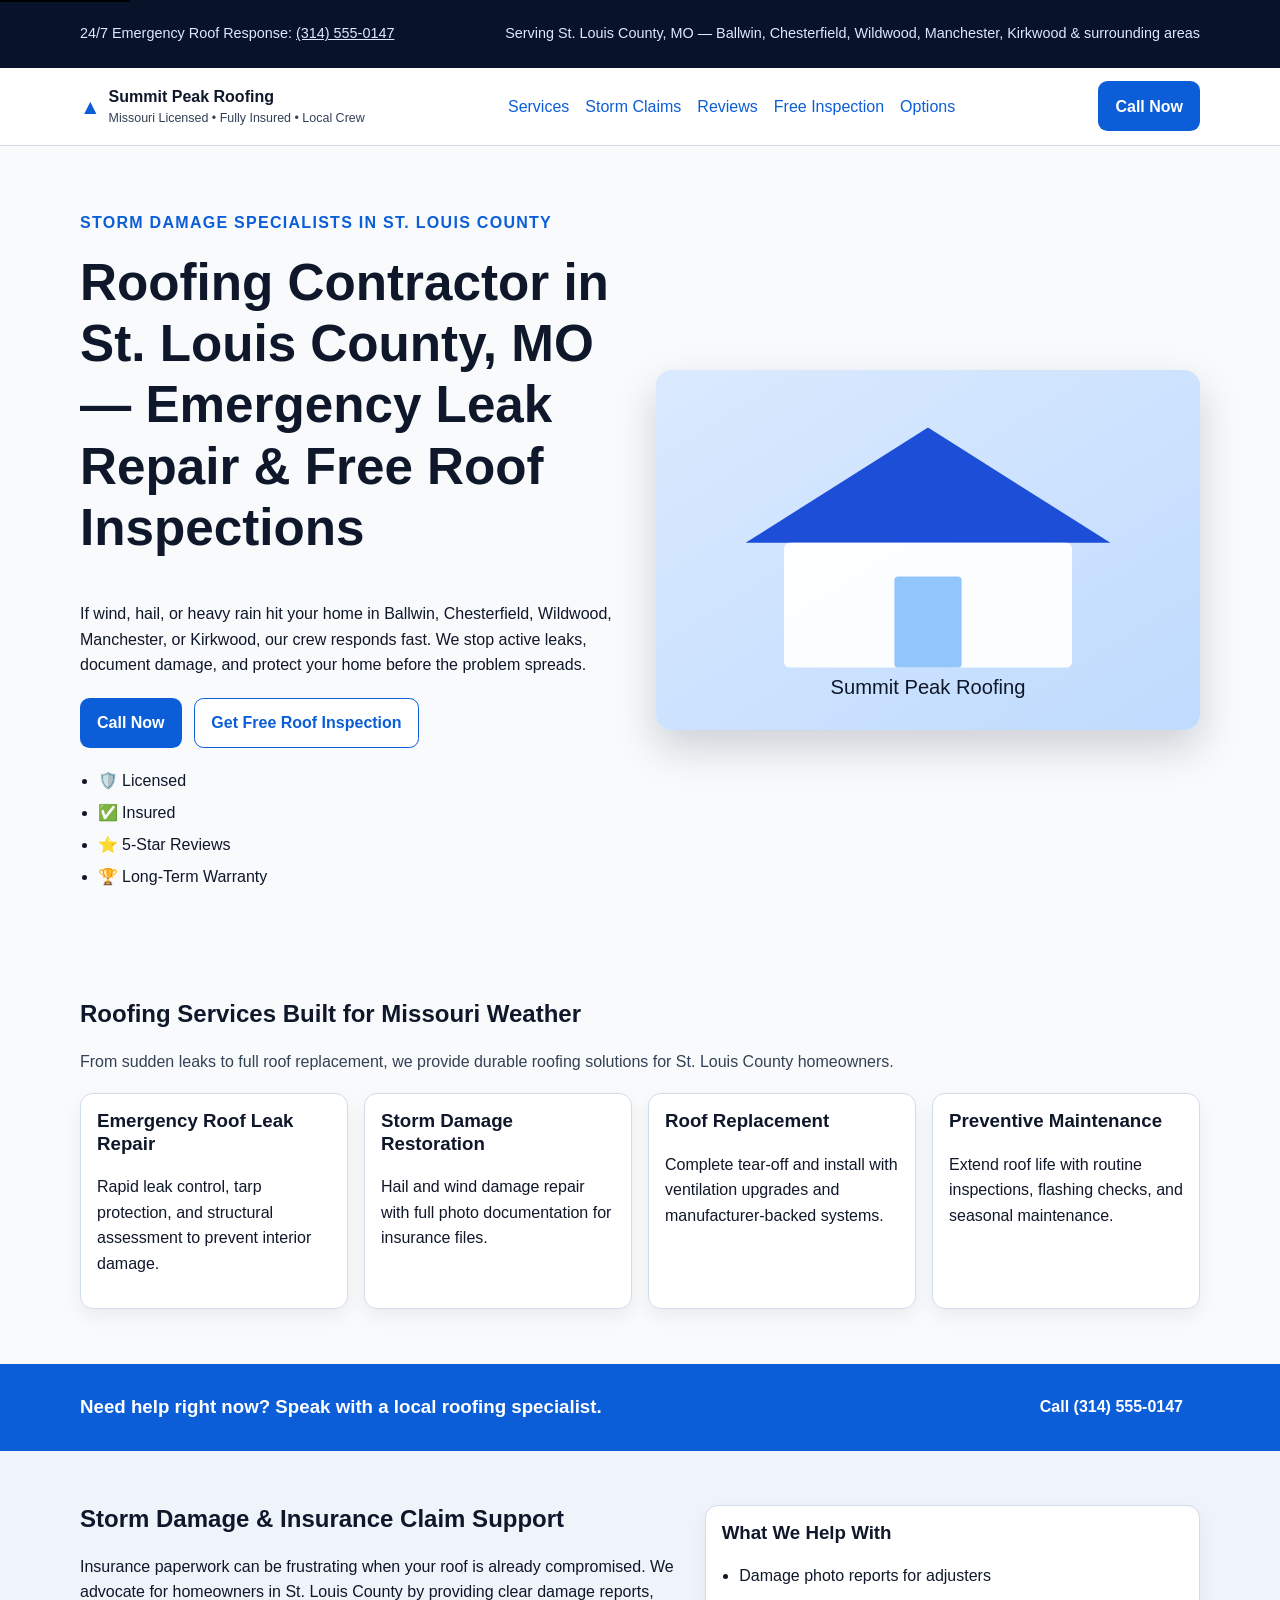
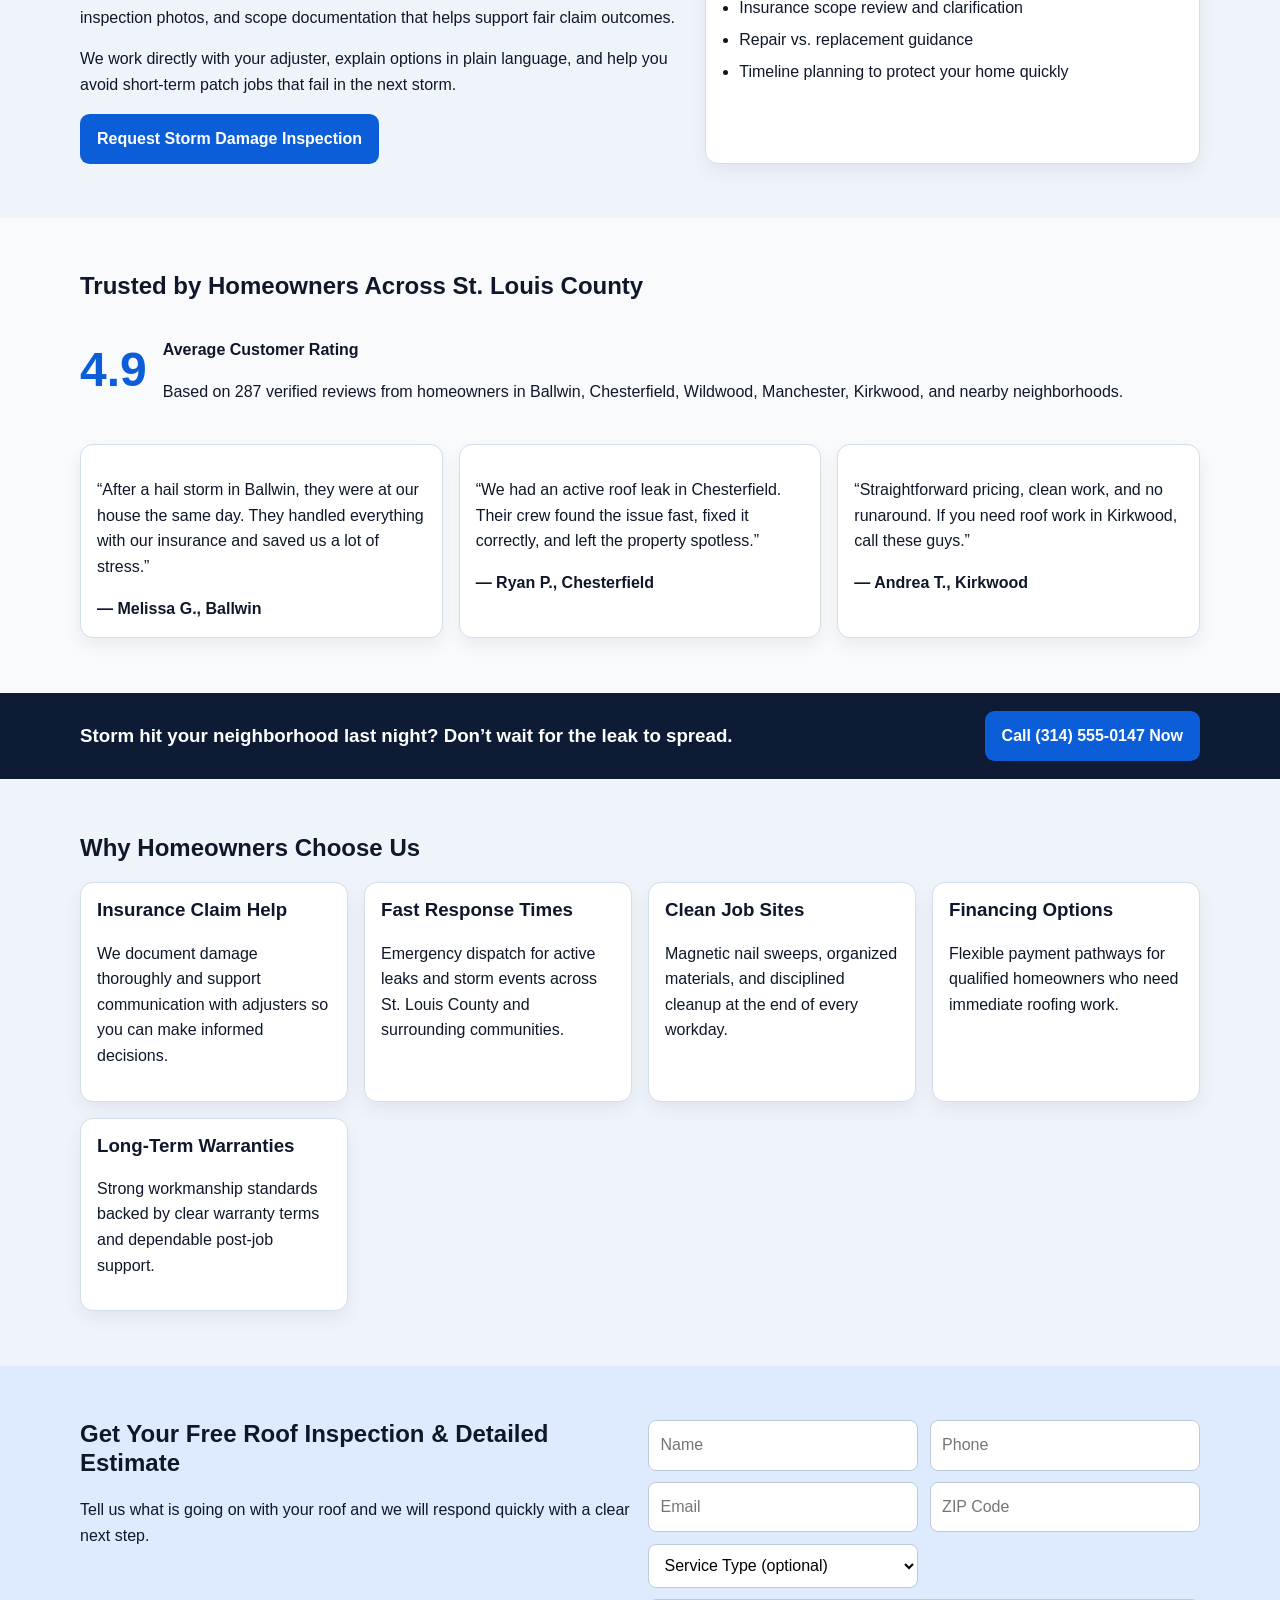
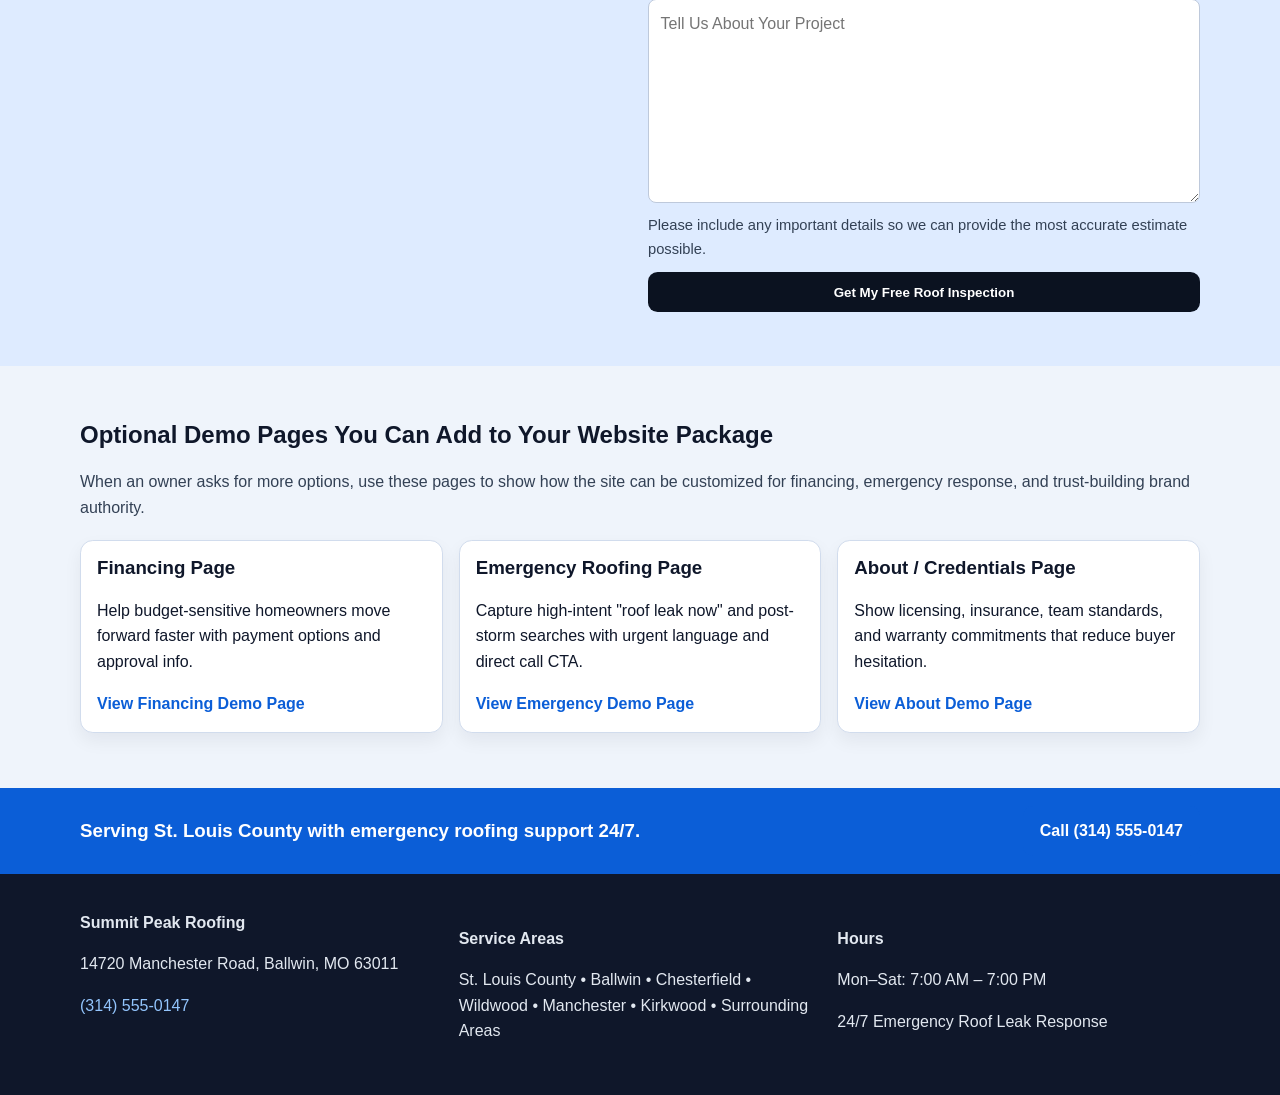
==== commit 02f73ea0: "Add financing, emergency, and about demo option pages" ====
--- a/index.html
+++ b/index.html
@@ -63,6 +63,7 @@
           <li><a href="#storm-claims">Storm Claims</a></li>
           <li><a href="#reviews">Reviews</a></li>
           <li><a href="#estimate">Free Inspection</a></li>
+          <li><a href="#demo-options">Options</a></li>
         </ul>
       </nav>
 
@@ -249,6 +250,31 @@
       </div>
     </section>
 
+
+    <section id="demo-options" class="section section-muted">
+      <div class="container">
+        <h2>Optional Demo Pages You Can Add to Your Website Package</h2>
+        <p class="section-intro">When an owner asks for more options, use these pages to show how the site can be customized for financing, emergency response, and trust-building brand authority.</p>
+        <div class="badge-grid">
+          <article class="card">
+            <h3>Financing Page</h3>
+            <p>Help budget-sensitive homeowners move forward faster with payment options and approval info.</p>
+            <a href="financing.html"><strong>View Financing Demo Page</strong></a>
+          </article>
+          <article class="card">
+            <h3>Emergency Roofing Page</h3>
+            <p>Capture high-intent "roof leak now" and post-storm searches with urgent language and direct call CTA.</p>
+            <a href="emergency-roofing.html"><strong>View Emergency Demo Page</strong></a>
+          </article>
+          <article class="card">
+            <h3>About / Credentials Page</h3>
+            <p>Show licensing, insurance, team standards, and warranty commitments that reduce buyer hesitation.</p>
+            <a href="about.html"><strong>View About Demo Page</strong></a>
+          </article>
+        </div>
+      </div>
+    </section>
+
     <section class="cta-band">
       <div class="container cta-band-content">
         <h3>Serving St. Louis County with emergency roofing support 24/7.</h3>
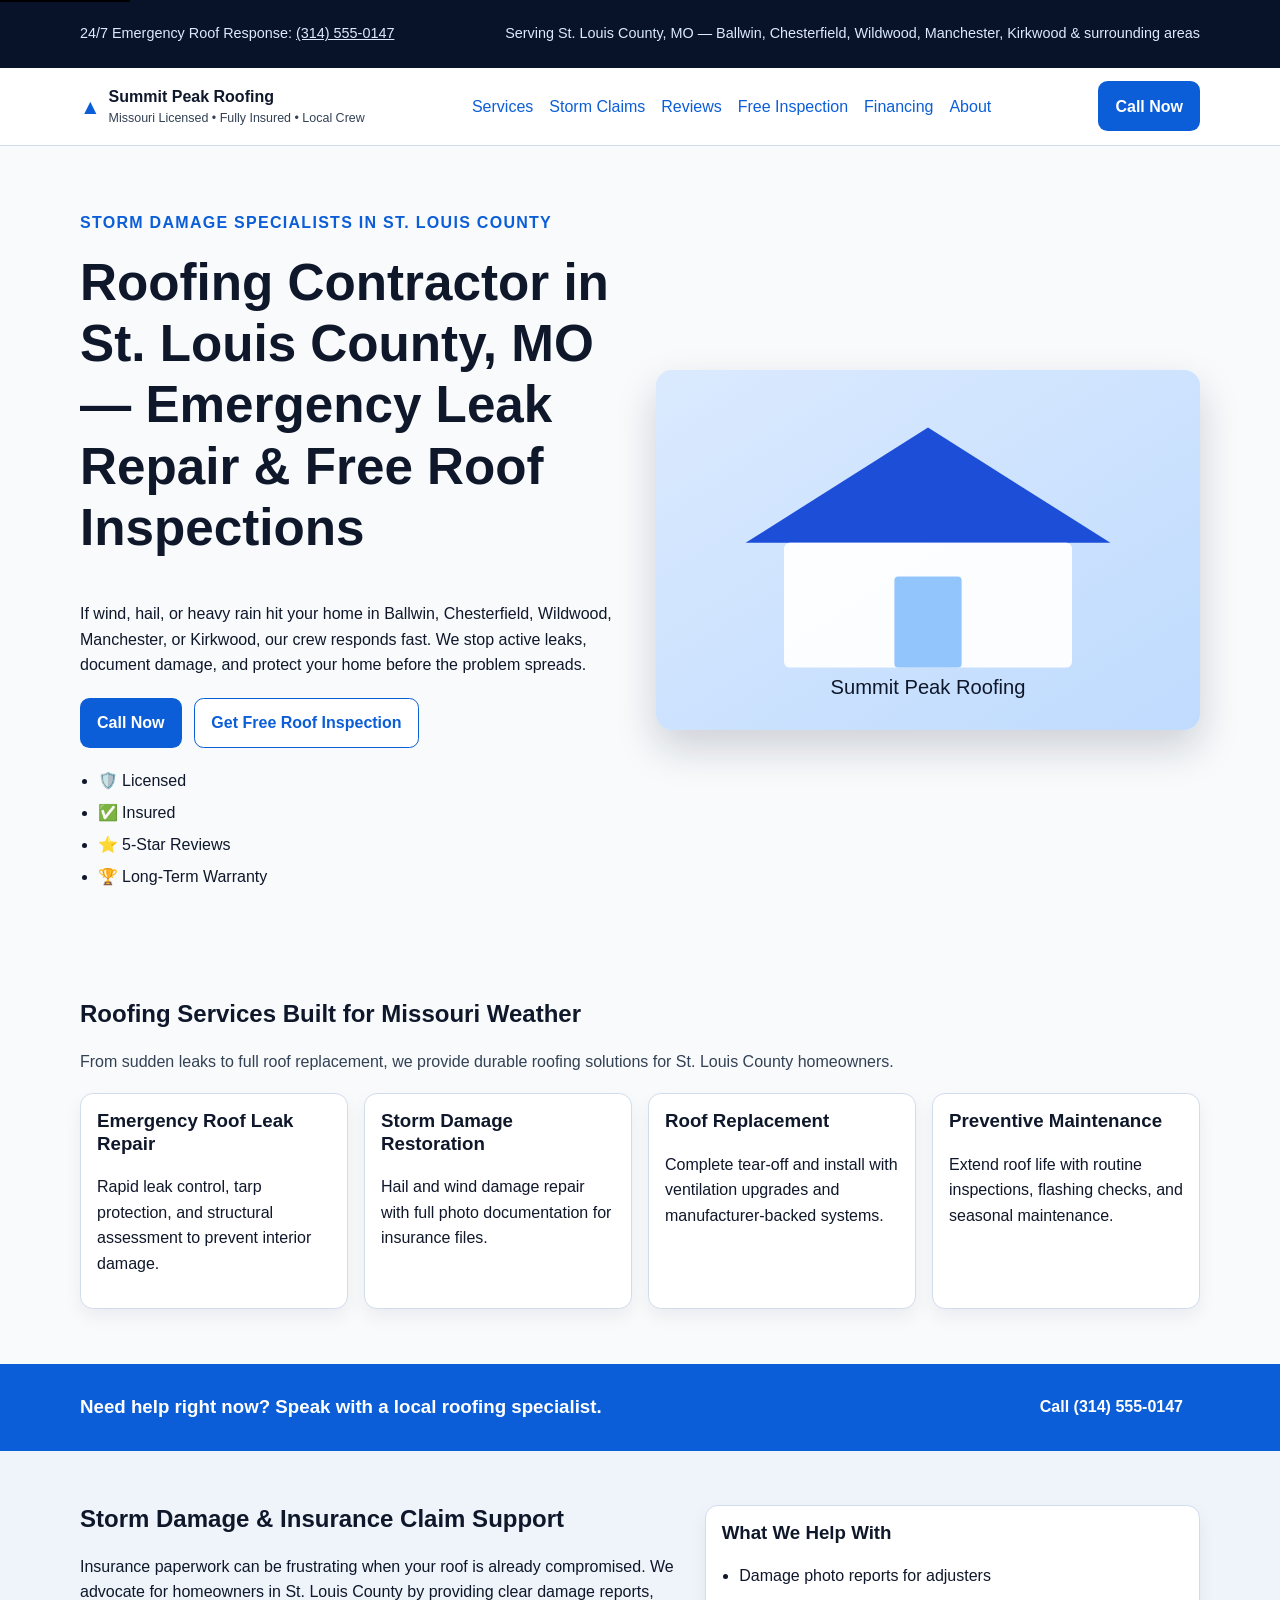
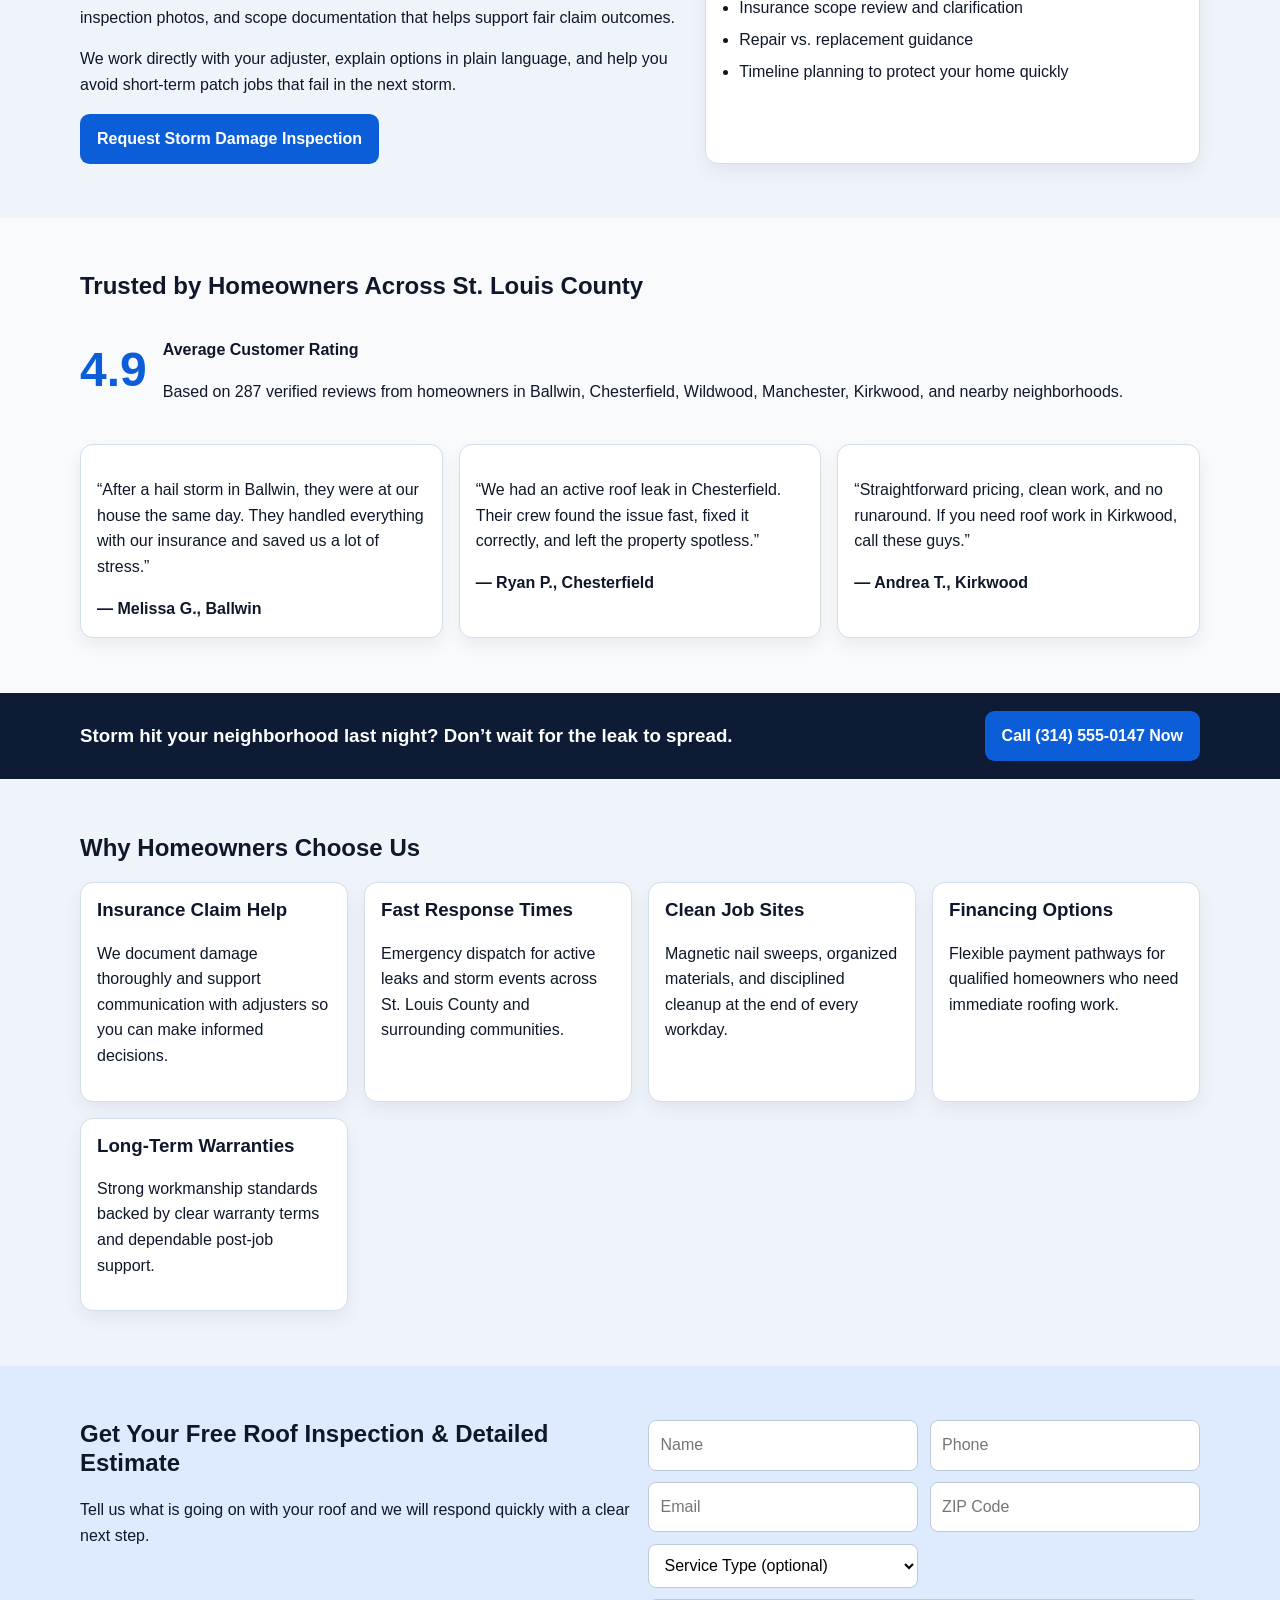
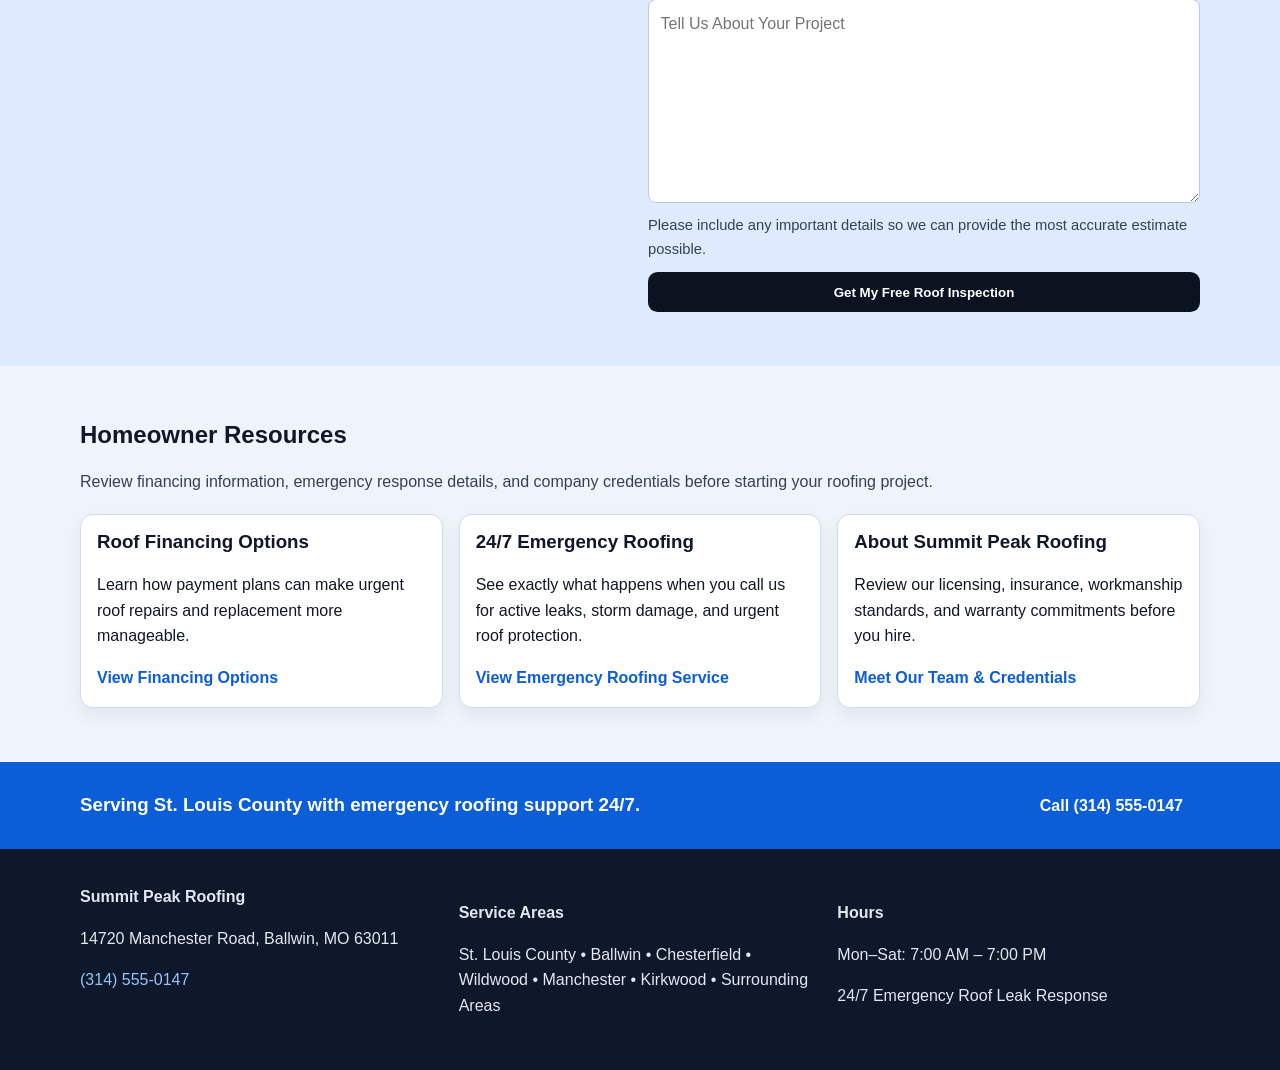
==== commit d8a3316d: "Refine option pages into customer-facing homeowner resources" ====
--- a/index.html
+++ b/index.html
@@ -63,7 +63,8 @@
           <li><a href="#storm-claims">Storm Claims</a></li>
           <li><a href="#reviews">Reviews</a></li>
           <li><a href="#estimate">Free Inspection</a></li>
-          <li><a href="#demo-options">Options</a></li>
+          <li><a href="financing.html">Financing</a></li>
+          <li><a href="about.html">About</a></li>
         </ul>
       </nav>
 
@@ -251,25 +252,25 @@
     </section>
 
 
-    <section id="demo-options" class="section section-muted">
+    <section id="resources" class="section section-muted">
       <div class="container">
-        <h2>Optional Demo Pages You Can Add to Your Website Package</h2>
-        <p class="section-intro">When an owner asks for more options, use these pages to show how the site can be customized for financing, emergency response, and trust-building brand authority.</p>
+        <h2>Homeowner Resources</h2>
+        <p class="section-intro">Review financing information, emergency response details, and company credentials before starting your roofing project.</p>
         <div class="badge-grid">
           <article class="card">
-            <h3>Financing Page</h3>
-            <p>Help budget-sensitive homeowners move forward faster with payment options and approval info.</p>
-            <a href="financing.html"><strong>View Financing Demo Page</strong></a>
-          </article>
-          <article class="card">
-            <h3>Emergency Roofing Page</h3>
-            <p>Capture high-intent "roof leak now" and post-storm searches with urgent language and direct call CTA.</p>
-            <a href="emergency-roofing.html"><strong>View Emergency Demo Page</strong></a>
-          </article>
-          <article class="card">
-            <h3>About / Credentials Page</h3>
-            <p>Show licensing, insurance, team standards, and warranty commitments that reduce buyer hesitation.</p>
-            <a href="about.html"><strong>View About Demo Page</strong></a>
+            <h3>Roof Financing Options</h3>
+            <p>Learn how payment plans can make urgent roof repairs and replacement more manageable.</p>
+            <a href="financing.html"><strong>View Financing Options</strong></a>
+          </article>
+          <article class="card">
+            <h3>24/7 Emergency Roofing</h3>
+            <p>See exactly what happens when you call us for active leaks, storm damage, and urgent roof protection.</p>
+            <a href="emergency-roofing.html"><strong>View Emergency Roofing Service</strong></a>
+          </article>
+          <article class="card">
+            <h3>About Summit Peak Roofing</h3>
+            <p>Review our licensing, insurance, workmanship standards, and warranty commitments before you hire.</p>
+            <a href="about.html"><strong>Meet Our Team & Credentials</strong></a>
           </article>
         </div>
       </div>
